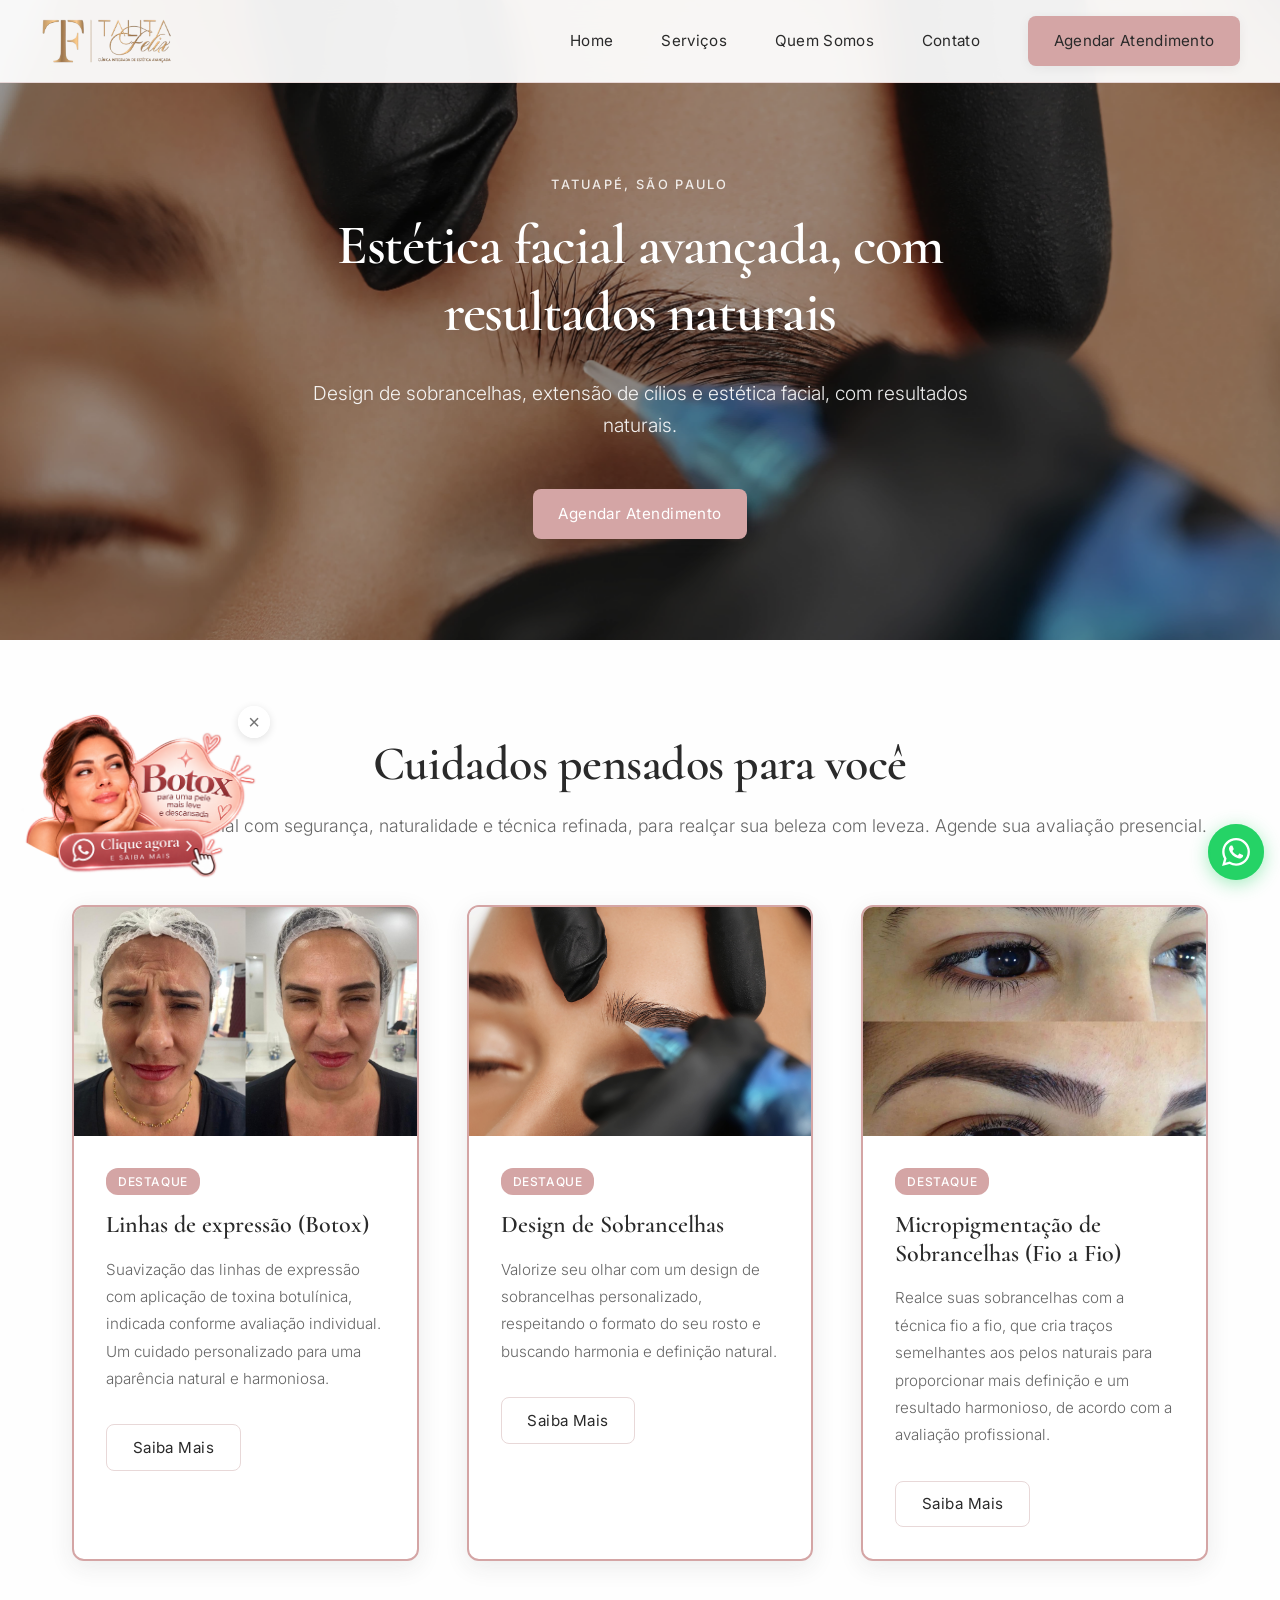
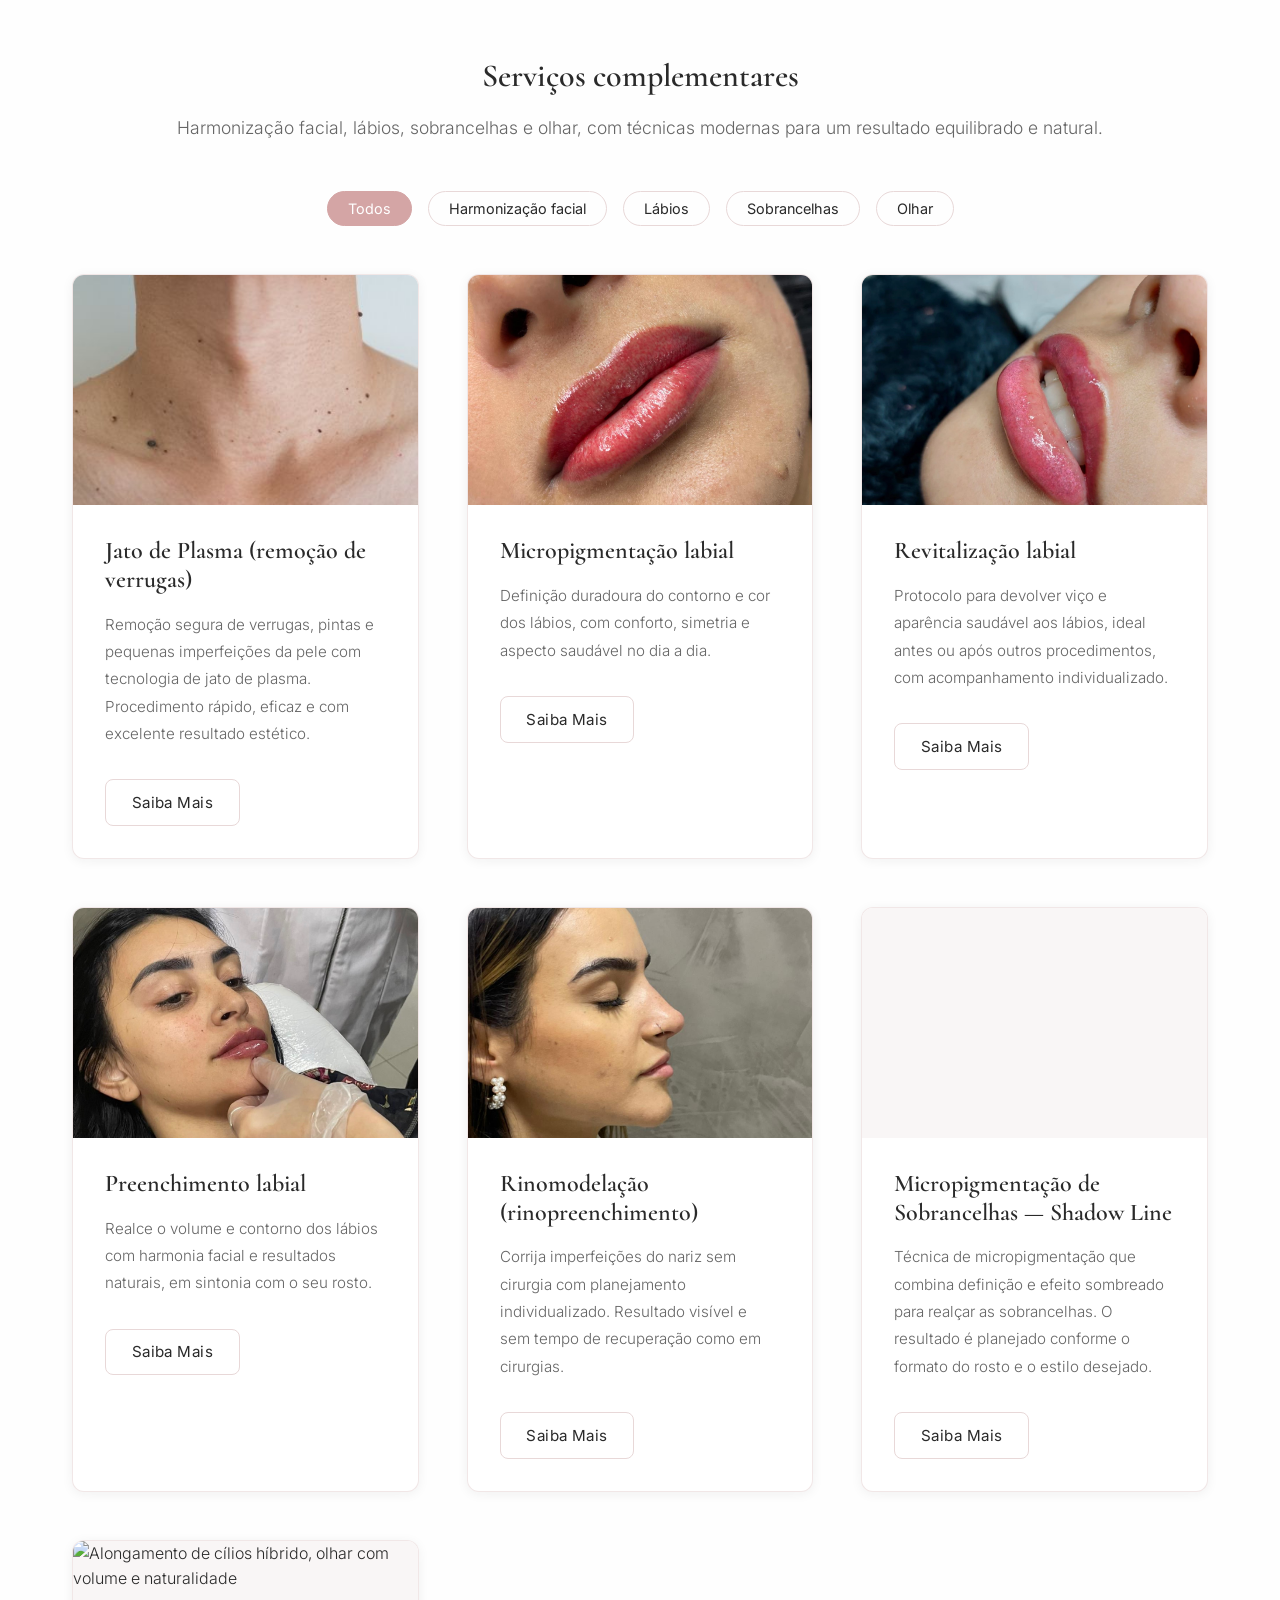
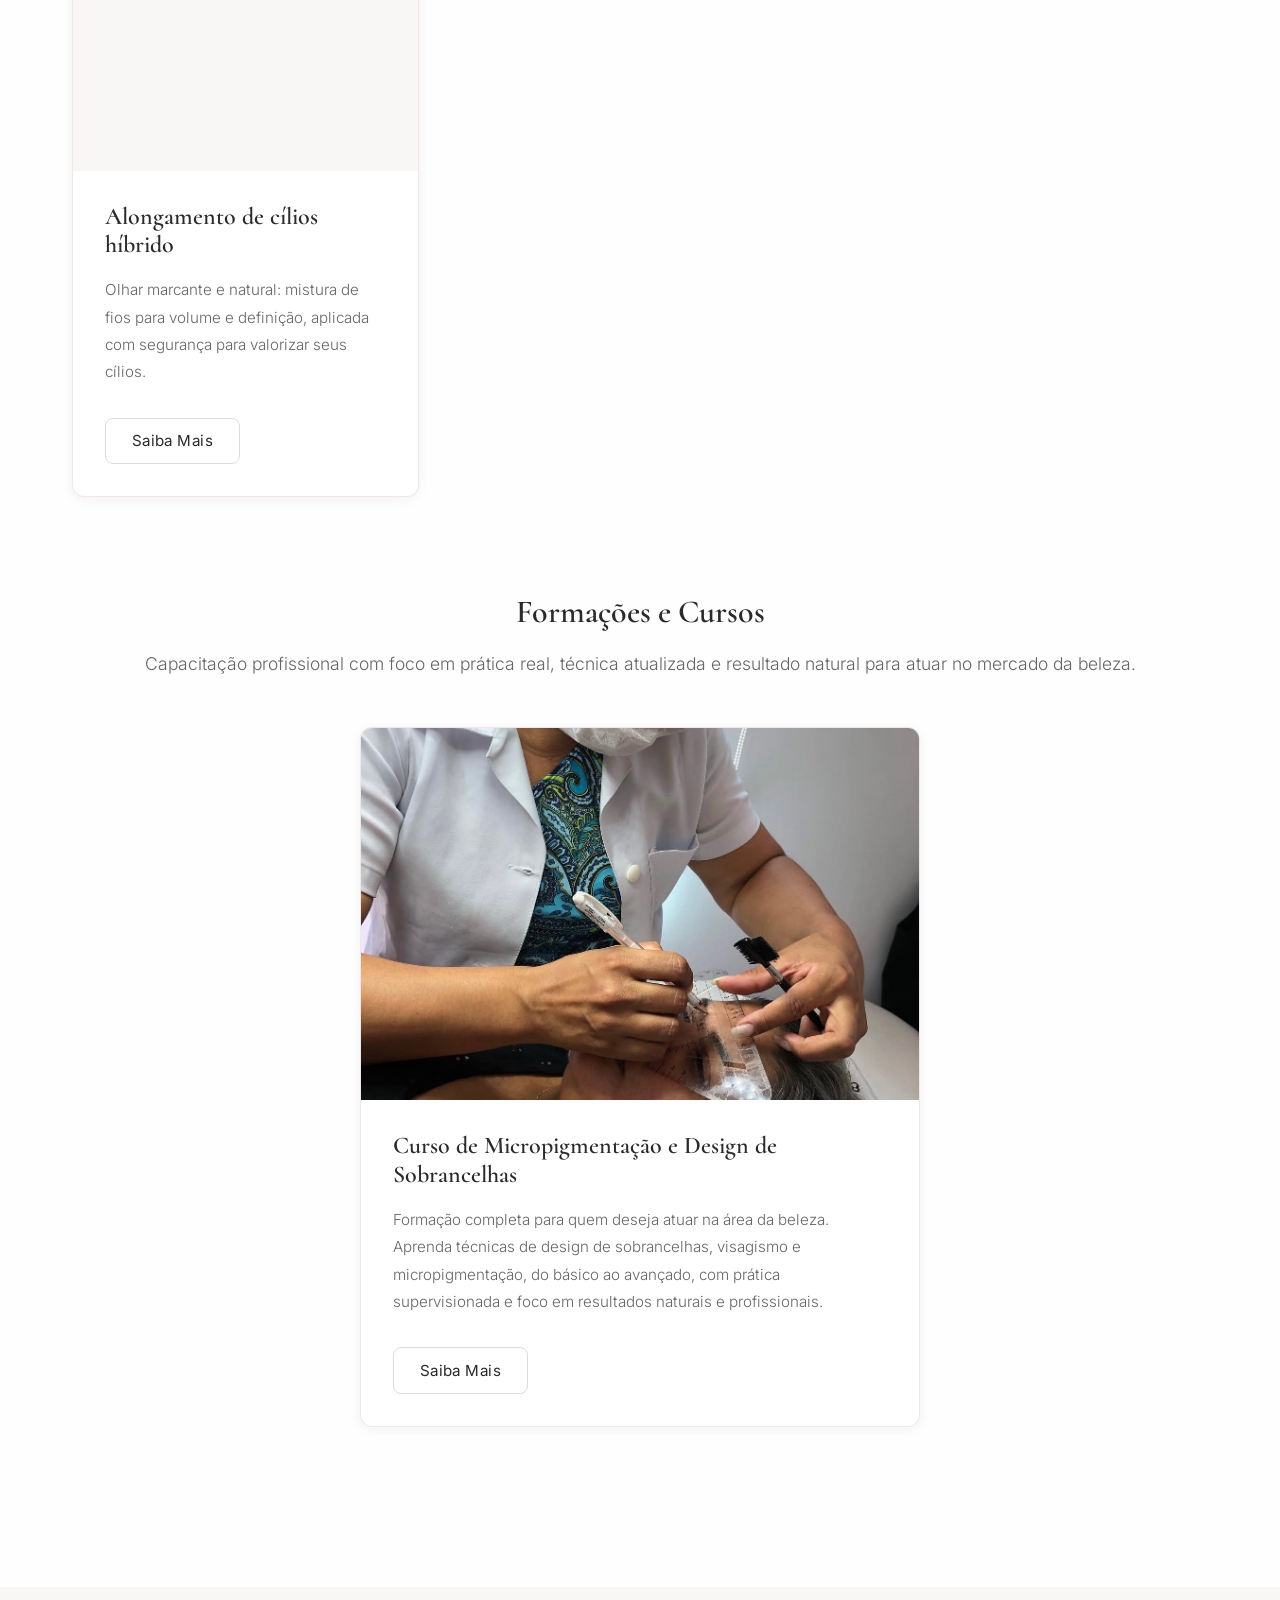
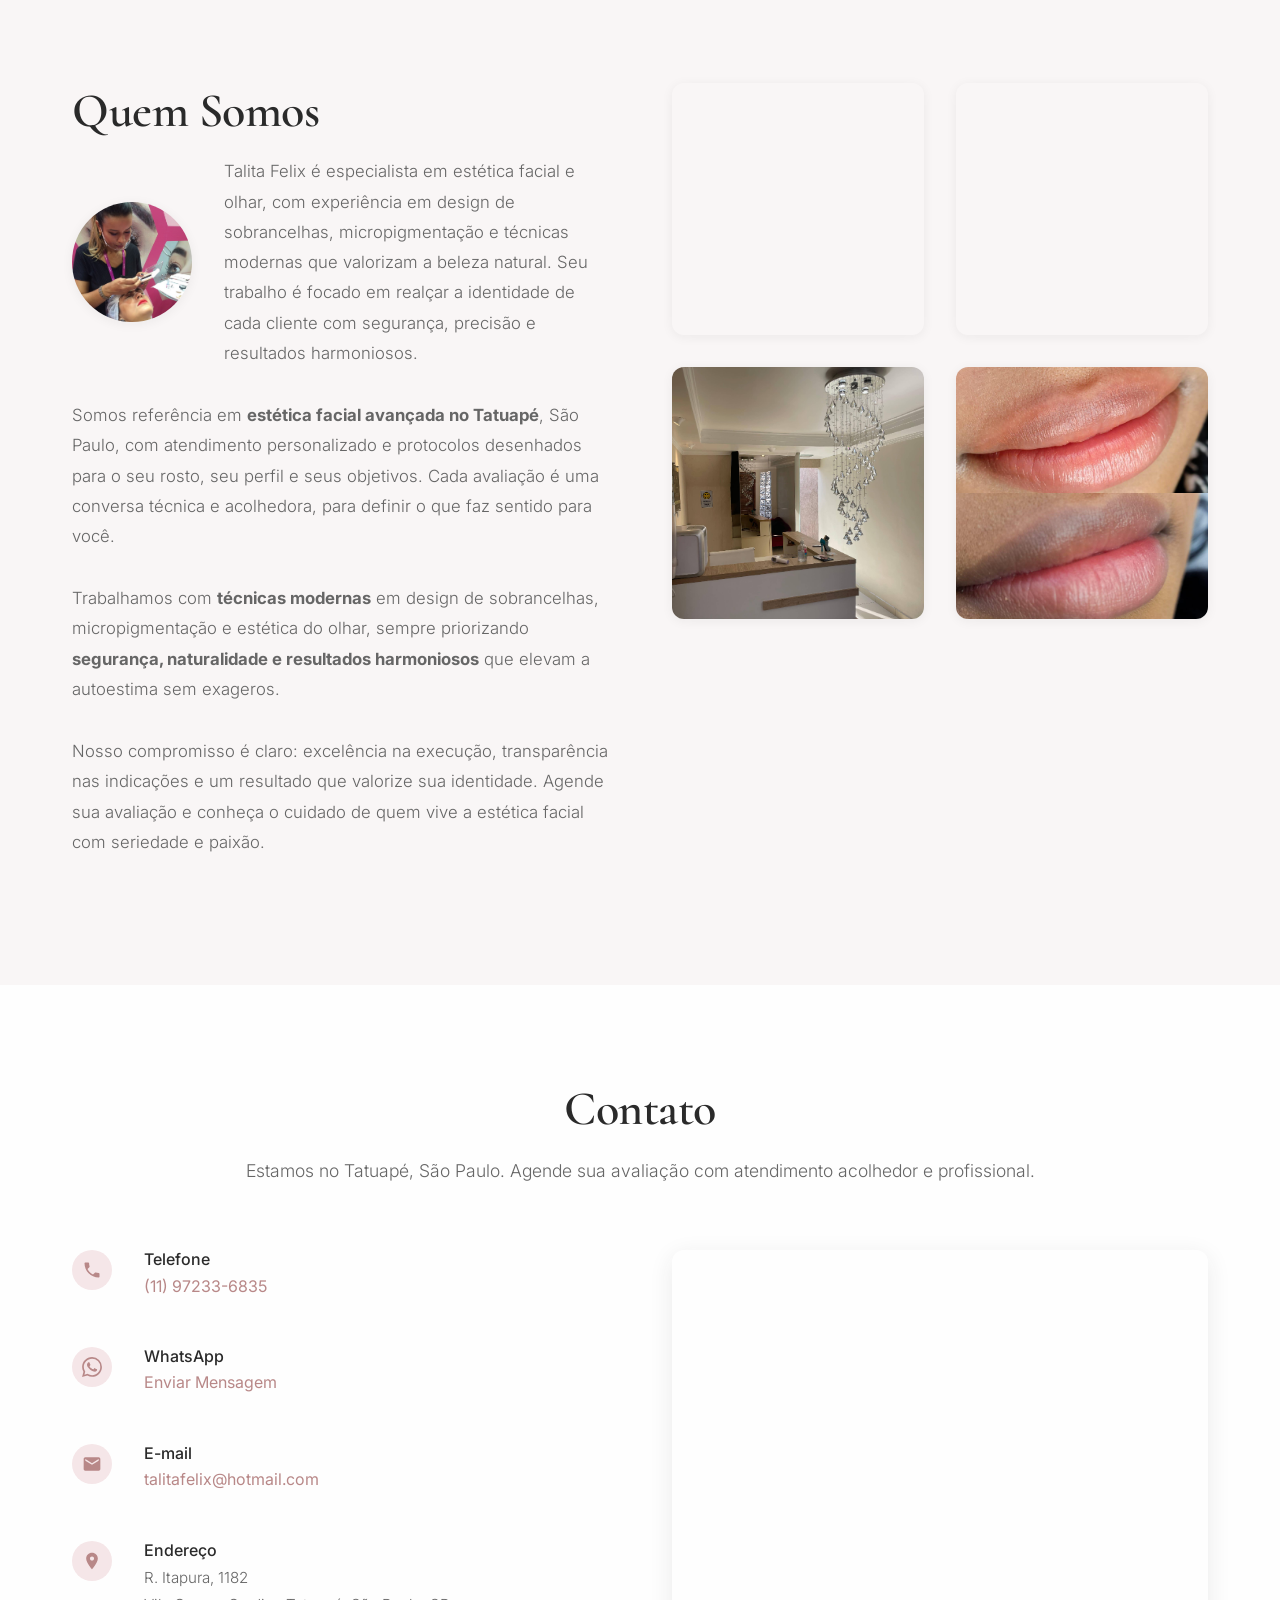
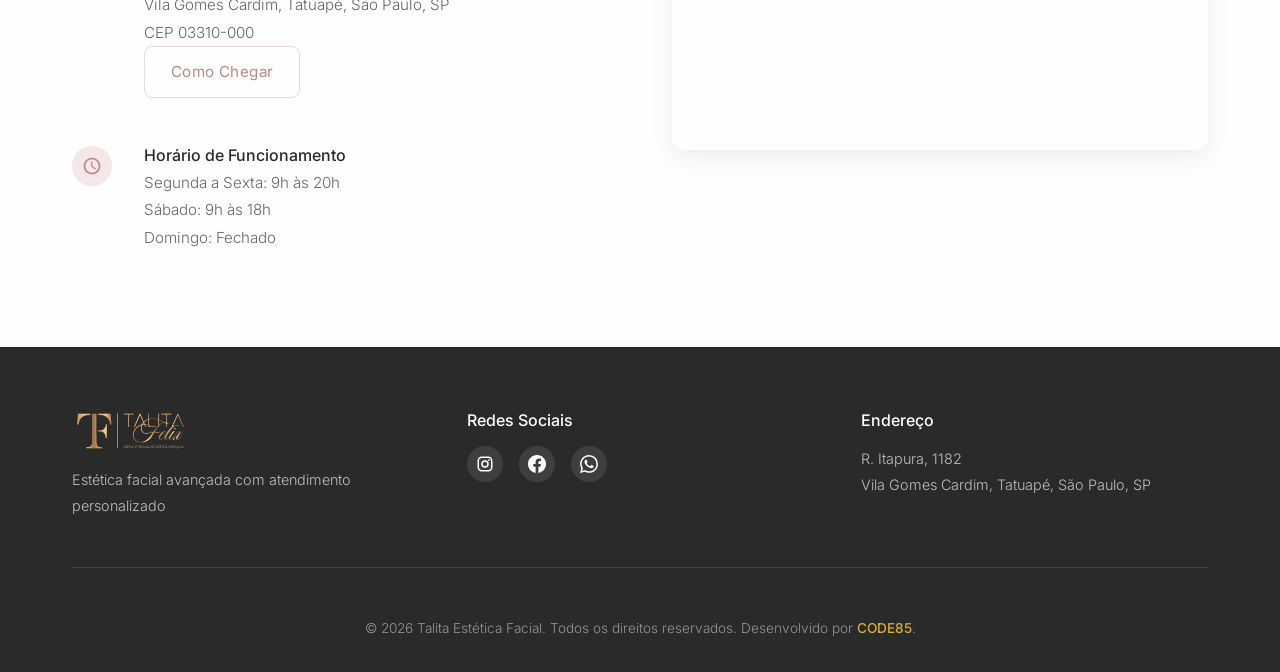
==== docs/index.html @ f03a1f94 "content: align featured services and eyebrow naming for Ads UX Reorder destacados to Botox, Design a" ====
<!DOCTYPE html>
<html lang="pt-BR">

<head>
    <meta charset="UTF-8">
    <meta name="viewport" content="width=device-width, initial-scale=1.0, viewport-fit=cover">
    <!-- Google tag (gtag.js) -->
    <script async src="https://www.googletagmanager.com/gtag/js?id=AW-17516149290"></script>
    <script>
      window.dataLayer = window.dataLayer || [];
      function gtag(){dataLayer.push(arguments);}
      gtag('js', new Date());

      gtag('config', 'AW-17516149290');
    </script>
    <title>Design de sobrancelhas e estética facial no Tatuapé | Talita Estética</title>
    <meta name="description"
        content="Especialista em design de sobrancelhas, extensão de cílios, micropigmentação e estética facial no Tatuapé.">
    <meta name="google-site-verification" content="FaGXAdxEdLbim9a0yV6hRxJlvpbfbmxsPrsIRqpN5EA" />

    <!-- Open Graph -->
    <meta property="og:title" content="Estética facial avançada no Tatuapé" />
    <meta property="og:description"
        content="Design de sobrancelhas, extensão de cílios e estética facial no Tatuapé, com resultados naturais." />
    <meta property="og:image" content="https://www.queenlook.com.br/img/designer_sobrancelha.jpg" />
    <meta property="og:image:width" content="1200" />
    <meta property="og:image:height" content="630" />
    <meta property="og:url" content="https://www.queenlook.com.br/" />
    <meta property="og:type" content="website" />
    <meta property="og:locale" content="pt_BR" />

    <meta name="twitter:card" content="summary_large_image" />
    <meta name="twitter:title" content="Estética facial avançada no Tatuapé" />
    <meta name="twitter:description" content="Resultados naturais com segurança e excelência." />
    <meta name="twitter:image" content="https://www.queenlook.com.br/img/designer_sobrancelha.jpg" />
    <link rel="preconnect" href="https://fonts.googleapis.com">
    <link rel="preconnect" href="https://fonts.gstatic.com" crossorigin>
    <link rel="preconnect" href="https://images.unsplash.com" crossorigin>
    <link rel="preconnect" href="https://images.pexels.com" crossorigin>
    <link
        href="https://fonts.googleapis.com/css2?family=Cormorant:wght@400;600&family=Inter:wght@300;400;500&display=swap"
        rel="stylesheet">
    <link rel="stylesheet" href="styles.css?v=18">
</head>

<body>
    <a href="#home" class="skip-link">Ir para o conteúdo</a>

    <header class="header">
        <div class="container header-inner">
            <a href="#home" class="logo logo-link">
                <img src="img/logo.png" width="200" height="50" alt="Talita Estética Facial, estética facial em São Paulo"
                    loading="eager" decoding="async" class="logo-img">
            </a>
            <button type="button" class="menu-toggle" id="menuToggle" aria-label="Abrir menu" aria-expanded="false"
                aria-controls="navMenu">
                <span class="menu-toggle-lines" aria-hidden="true"></span>
            </button>
            <nav class="nav" aria-label="Principal">
                <ul class="nav-menu" id="navMenu">
                    <li><a href="#home">Home</a></li>
                    <li><a href="#servicos">Serviços</a></li>
                    <li><a href="#quem-somos">Quem Somos</a></li>
                    <li><a href="#contato">Contato</a></li>
                    <li><a href="https://wa.me/5511972336835?text=Ol%C3%A1%2C%20gostaria%20de%20agendar%20um%20atendimento."
                            class="btn-cta" target="_blank" rel="noopener noreferrer">Agendar Atendimento</a></li>
                </ul>
            </nav>
        </div>
        <div class="nav-backdrop" id="navBackdrop" aria-hidden="true"></div>
    </header>

    <main id="main-content">
        <section id="home" class="hero" aria-labelledby="hero-heading">
            <div class="hero-slides" aria-hidden="true">
                <div class="hero-slide is-active">
                    <img src="img/designer_sobrancelha.jpg"
                        alt="Lash designer em atendimento de estética do olhar"
                        width="1920" height="1080" loading="eager" decoding="async" fetchpriority="high"
                        class="hero-slide-img">
                </div>
                <div class="hero-slide">
                    <img src="https://images.unsplash.com/photo-1735151226446-1d364b4adc2f?auto=format&amp;fit=crop&amp;w=2400&amp;q=85"
                        alt="Profissional aplicando procedimento estético facial em close, área dos olhos"
                        width="1920" height="1080" loading="lazy" decoding="async" class="hero-slide-img">
                </div>
                <div class="hero-slide">
                    <img src="img/alongamento-cilios.jpg"
                        alt="Close de olhar com design de cílios e tratamento de extensão"
                        width="1920" height="1080" loading="lazy" decoding="async" class="hero-slide-img">
                </div>
            </div>
            <div class="hero-content">
                <p class="hero-eyebrow">Tatuapé, São Paulo</p>
                <h1 id="hero-heading" class="hero-title">Estética facial avançada, com resultados naturais</h1>
                <p class="hero-subtitle">Design de sobrancelhas, extensão de cílios e estética facial, com resultados
                    naturais.</p>
                <a href="https://wa.me/5511972336835?text=Ol%C3%A1%2C%20gostaria%20de%20agendar%20um%20atendimento."
                    class="btn-primary hero-cta" target="_blank" rel="noopener noreferrer">Agendar Atendimento</a>
            </div>
        </section>

        <section id="servicos" class="services" aria-labelledby="servicos-heading">
            <div class="container">
                <h2 id="servicos-heading" class="section-title">Cuidados pensados para você</h2>
                <p class="section-subtitle">Harmonização facial com segurança, naturalidade e técnica refinada, para
                    realçar sua beleza com leveza. Agende sua avaliação presencial.</p>

                <div class="services-featured">
                    <article class="service-card featured" data-category="harmonizacao">
                        <div class="service-image">
                            <img src="img/linhas-expressao.jpg"
                                alt="Comparação visual de linhas de expressão na região da testa e dos olhos"
                                width="1024" height="682" loading="eager" decoding="async">
                        </div>
                        <div class="service-content">
                            <span class="service-badge">Destaque</span>
                            <h3>Linhas de expressão (Botox)</h3>
                            <p>Suavização das linhas de expressão com aplicação de toxina botulínica, indicada conforme
                                avaliação individual. Um cuidado personalizado para uma aparência natural e harmoniosa.</p>
                            <button type="button" class="btn-secondary" data-service="linhas-expressao">Saiba Mais</button>
                        </div>
                    </article>
                    <article class="service-card featured" data-category="sobrancelhas">
                        <div class="service-image">
                            <img src="img/designer_sobrancelha.jpg"
                                alt="Design de sobrancelhas personalizado com harmonia facial"
                                width="600" height="400" loading="lazy" decoding="async">
                        </div>
                        <div class="service-content">
                            <span class="service-badge">Destaque</span>
                            <h3>Design de Sobrancelhas</h3>
                            <p>Valorize seu olhar com um design de sobrancelhas personalizado, respeitando o formato do seu
                                rosto e buscando harmonia e definição natural.</p>
                            <button type="button" class="btn-secondary" data-service="design-sobrancelhas">Saiba
                                Mais</button>
                        </div>
                    </article>
                    <article class="service-card featured" data-category="sobrancelhas">
                        <div class="service-image">
                            <img src="img/micro.JPG"
                                alt="Micropigmentação de sobrancelhas fio a fio, traços naturais"
                                width="600" height="400" loading="lazy" decoding="async">
                        </div>
                        <div class="service-content">
                            <span class="service-badge">Destaque</span>
                            <h3>Micropigmentação de Sobrancelhas (Fio a Fio)</h3>
                            <p>Realce suas sobrancelhas com a técnica fio a fio, que cria traços semelhantes aos pelos
                                naturais para proporcionar mais definição e um resultado harmonioso, de acordo com a
                                avaliação profissional.</p>
                            <button type="button" class="btn-secondary" data-service="microblading">Saiba Mais</button>
                        </div>
                    </article>
                </div>

                <h3 class="subsection-title">Serviços complementares</h3>
                <p class="section-subtitle complementary-intro">Harmonização facial, lábios, sobrancelhas e olhar, com
                    técnicas modernas para um resultado equilibrado e natural.</p>

                <div class="services-filter" role="group" aria-label="Filtrar serviços">
                    <button type="button" class="filter-btn active" data-filter="todos">Todos</button>
                    <button type="button" class="filter-btn" data-filter="harmonizacao">Harmonização facial</button>
                    <button type="button" class="filter-btn" data-filter="labios">Lábios</button>
                    <button type="button" class="filter-btn" data-filter="sobrancelhas">Sobrancelhas</button>
                    <button type="button" class="filter-btn" data-filter="olhar">Olhar</button>
                </div>

                <div class="services-grid">
                    <article class="service-card" data-category="harmonizacao">
                        <div class="service-image">
                            <img src="img/verrugas.JPG"
                                alt="Jato de plasma para remoção de verrugas e pequenas lesões na pele"
                                width="600" height="400" loading="lazy" decoding="async">
                        </div>
                        <div class="service-content">
                            <h3>Jato de Plasma (remoção de verrugas)</h3>
                            <p>Remoção segura de verrugas, pintas e pequenas imperfeições da pele com tecnologia de jato
                                de plasma. Procedimento rápido, eficaz e com excelente resultado estético.</p>
                            <button type="button" class="btn-secondary" data-service="jato-plasma">Saiba Mais</button>
                        </div>
                    </article>
                    <article class="service-card" data-category="labios">
                        <div class="service-image">
                            <img src="img/micropigmentacao-labial.jpg"
                                alt="Micropigmentação labial com cor uniforme e acabamento natural"
                                width="600" height="400" loading="lazy" decoding="async">
                        </div>
                        <div class="service-content">
                            <h3>Micropigmentação labial</h3>
                            <p>Definição duradoura do contorno e cor dos lábios, com conforto, simetria e aspecto
                                saudável no dia a dia.</p>
                            <button type="button" class="btn-secondary" data-service="micropigmentacao-labial">Saiba
                                Mais</button>
                        </div>
                    </article>
                    <article class="service-card" data-category="harmonizacao">
                        <div class="service-image">
                            <img src="img/labios.jpg"
                                alt="Lábios naturais e saudáveis após revitalização labial"
                                width="600" height="400" loading="lazy" decoding="async">
                        </div>
                        <div class="service-content">
                            <h3>Revitalização labial</h3>
                            <p>Protocolo para devolver viço e aparência saudável aos lábios, ideal antes ou após outros
                                procedimentos, com acompanhamento individualizado.</p>
                            <button type="button" class="btn-secondary" data-service="revitalizacao-labial">Saiba
                                Mais</button>
                        </div>
                    </article>
                    <article class="service-card" data-category="harmonizacao">
                        <div class="service-image">
                            <img src="img/preenchimento-labial-copia.jpg"
                                alt="Preenchimento labial com contorno e volume naturais"
                                width="600" height="400" loading="lazy" decoding="async">
                        </div>
                        <div class="service-content">
                            <h3>Preenchimento labial</h3>
                            <p>Realce o volume e contorno dos lábios com harmonia facial e resultados naturais, em
                                sintonia com o seu rosto.</p>
                            <button type="button" class="btn-secondary" data-service="preenchimento-labial">Saiba
                                Mais</button>
                        </div>
                    </article>
                    <article class="service-card" data-category="harmonizacao">
                        <div class="service-image">
                            <img src="img/rinomodelacao.jpg"
                                alt="Rinomodelação e perfil nasal harmonizado, sem cirurgia"
                                width="600" height="400" loading="lazy" decoding="async">
                        </div>
                        <div class="service-content">
                            <h3>Rinomodelação (rinopreenchimento)</h3>
                            <p>Corrija imperfeições do nariz sem cirurgia com planejamento individualizado. Resultado
                                visível e sem tempo de recuperação como em cirurgias.</p>
                            <button type="button" class="btn-secondary" data-service="rinomodelacao">Saiba Mais</button>
                        </div>
                    </article>
                    <article class="service-card" data-category="sobrancelhas">
                        <div class="service-image">
                            <img src="img/shadow-line.jpg"
                                alt="Micropigmentação de sobrancelhas Shadow Line, efeito sombreado"
                                width="600" height="400" loading="lazy" decoding="async">
                        </div>
                        <div class="service-content">
                            <h3>Micropigmentação de Sobrancelhas — Shadow Line</h3>
                            <p>Técnica de micropigmentação que combina definição e efeito sombreado para realçar as
                                sobrancelhas. O resultado é planejado conforme o formato do rosto e o estilo desejado.</p>
                            <button type="button" class="btn-secondary" data-service="shadow-line">Saiba Mais</button>
                        </div>
                    </article>
                    <article class="service-card" data-category="olhar">
                        <div class="service-image">
                            <img src="https://images.pexels.com/photos/5128234/pexels-photo-5128234.jpeg?auto=compress&amp;cs=tinysrgb&amp;w=1200&amp;h=800&amp;fit=crop"
                                alt="Alongamento de cílios híbrido, olhar com volume e naturalidade"
                                width="600" height="400" loading="lazy" decoding="async">
                        </div>
                        <div class="service-content">
                            <h3>Alongamento de cílios híbrido</h3>
                            <p>Olhar marcante e natural: mistura de fios para volume e definição, aplicada com segurança
                                para valorizar seus cílios.</p>
                            <button type="button" class="btn-secondary" data-service="cilios-hibrido">Saiba Mais</button>
                        </div>
                    </article>
                </div>

                <h3 class="subsection-title">Formações e Cursos</h3>
                <p class="section-subtitle complementary-intro">Capacitação profissional com foco em prática real,
                    técnica atualizada e resultado natural para atuar no mercado da beleza.</p>
                <div class="services-grid courses-grid">
                    <article class="service-card" data-category="sobrancelhas">
                        <div class="service-image">
                            <img src="img/curso_designer.jpg"
                                alt="Curso de micropigmentação e design de sobrancelhas com prática supervisionada"
                                width="600" height="400" loading="lazy" decoding="async">
                        </div>
                        <div class="service-content">
                            <h3>Curso de Micropigmentação e Design de Sobrancelhas</h3>
                            <p>Formação completa para quem deseja atuar na área da beleza. Aprenda técnicas de design de
                                sobrancelhas, visagismo e micropigmentação, do básico ao avançado, com prática
                                supervisionada e foco em resultados naturais e profissionais.</p>
                            <button type="button" class="btn-secondary" data-service="curso-sobrancelhas">Saiba
                                Mais</button>
                        </div>
                    </article>
                </div>
            </div>
        </section>

        <section id="quem-somos" class="about" aria-labelledby="sobre-heading">
            <div class="container">
                <div class="about-content">
                    <div class="about-text">
                        <h2 id="sobre-heading" class="section-title section-title--left">Quem Somos</h2>
                        <div class="about-specialist">
                            <img src="img/talita-felix.jpg" alt="Talita Félix, especialista em estética facial e olhar"
                                class="about-specialist-photo" width="120" height="120" loading="lazy" decoding="async">
                            <p>Talita Felix é especialista em estética facial e olhar, com experiência em design de
                                sobrancelhas, micropigmentação e técnicas modernas que valorizam a beleza natural. Seu
                                trabalho é focado em realçar a identidade de cada cliente com segurança, precisão e
                                resultados harmoniosos.</p>
                        </div>
                        <p>Somos referência em <strong>estética facial avançada no Tatuapé</strong>, São Paulo, com
                            atendimento personalizado e protocolos desenhados para o seu rosto, seu perfil e seus
                            objetivos. Cada avaliação é uma conversa técnica e acolhedora, para definir o que faz sentido
                            para você.</p>
                        <p>Trabalhamos com <strong>técnicas modernas</strong> em design de sobrancelhas, micropigmentação
                            e estética do olhar, sempre priorizando <strong>segurança, naturalidade e resultados
                                harmoniosos</strong> que elevam a autoestima sem exageros.</p>
                        <p>Nosso compromisso é claro: excelência na execução, transparência nas indicações e um
                            resultado que valorize sua identidade. Agende sua avaliação e conheça o cuidado de quem vive
                            a estética facial com seriedade e paixão.</p>
                    </div>
                    <div class="about-gallery">
                        <figure class="gallery-item reveal">
                            <img src="img/labioss.JPG"
                                alt="Profissional realizando procedimento estético facial"
                                width="640" height="640" loading="lazy" decoding="async">
                        </figure>
                        <figure class="gallery-item reveal">
                            <img src="img/homem.JPG"
                                alt="Atendimento personalizado em estética facial"
                                width="640" height="640" loading="lazy" decoding="async">
                        </figure>
                        <figure class="gallery-item reveal">
                            <img src="img/espaco.png"
                                alt="Ambiente da clínica de estética facial"
                                width="640" height="640" loading="lazy" decoding="async">
                        </figure>
                        <figure class="gallery-item reveal">
                            <img src="img/boca.JPG"
                                alt="Materiais e protocolo para procedimentos de estética facial"
                                width="640" height="640" loading="lazy" decoding="async">
                        </figure>
                    </div>
                </div>
            </div>
        </section>

        <section id="contato" class="contact" aria-labelledby="contato-heading">
            <div class="container">
                <h2 id="contato-heading" class="section-title">Contato</h2>
                <p class="section-subtitle">Estamos no Tatuapé, São Paulo. Agende sua avaliação com atendimento
                    acolhedor e profissional.</p>

                <div class="contact-content">
                    <div class="contact-info">
                        <div class="contact-item">
                            <div class="contact-icon phone" aria-hidden="true"></div>
                            <div>
                                <h3>Telefone</h3>
                                <a href="tel:+5511972336835">(11) 97233-6835</a>
                            </div>
                        </div>
                        <div class="contact-item">
                            <div class="contact-icon whatsapp" aria-hidden="true"></div>
                            <div>
                                <h3>WhatsApp</h3>
                                <a href="https://wa.me/5511972336835?text=Ol%C3%A1%2C%20gostaria%20de%20agendar%20um%20atendimento."
                                    target="_blank" rel="noopener noreferrer">Enviar Mensagem</a>
                            </div>
                        </div>
                        <div class="contact-item">
                            <div class="contact-icon email" aria-hidden="true"></div>
                            <div>
                                <h3>E-mail</h3>
                                <a href="mailto:talitafelix@hotmail.com">talitafelix@hotmail.com</a>
                            </div>
                        </div>
                        <div class="contact-item">
                            <div class="contact-icon location" aria-hidden="true"></div>
                            <div>
                                <h3>Endereço</h3>
                                <p>
                                    R. Itapura, 1182<br>
                                    Vila Gomes Cardim, Tatuapé, São Paulo, SP<br>
                                    CEP 03310-000
                                </p>
                                <a href="https://www.google.com/maps/place/Queen+Look/@-23.5490264,-46.5681625,17z/data=!3m1!4b1!4m6!3m5!1s0x94ce5e91eca8aaa9:0xe3b141dac9ce8c3a!8m2!3d-23.5490264!4d-46.5655876!16s%2Fg%2F11fx8wmvxt?entry=ttu"
                                    target="_blank" rel="noopener noreferrer" class="btn-secondary">
                                    Como Chegar
                                </a>
                            </div>

                        </div>
                        <div class="contact-item">
                            <div class="contact-icon clock" aria-hidden="true"></div>
                            <div>
                                <h3>Horário de Funcionamento</h3>
                                <p>Segunda a Sexta: 9h às 20h<br>Sábado: 9h às 18h<br>Domingo: Fechado</p>
                            </div>
                        </div>
                    </div>
                    <div class="contact-map">
                        <iframe
                            src="https://www.google.com/maps/embed?pb=!1m18!1m12!1m3!1d3657.347690026697!2d-46.56423032555819!3d-23.55654636135648!2m3!1f0!2f0!3f0!3m2!1i1024!2i768!4f13.1!3m3!1m2!1s0x94ce5e91eca8aaa9%3A0xe3b141dac9ce8c3a!2sQueen%20Look!5e0!3m2!1spt-BR!2sbr!4v1729167400000!5m2!1spt-BR!2sbr"
                            width="100%" height="100%" style="border:0;" allowfullscreen="" loading="lazy"
                            referrerpolicy="no-referrer-when-downgrade"
                            title="Mapa: Talita Estética Facial, R. Itapura 1182, Tatuapé, São Paulo">
                        </iframe>
                    </div>

                </div>
            </div>
        </section>
    </main>

    <footer class="footer">
        <div class="container">
            <div class="footer-content">
                <div class="footer-brand">
                    <a href="#home" class="logo logo--footer logo-link">
                        <img src="img/logo.png" width="180" height="45"
                            alt="Talita Estética Facial" loading="lazy" decoding="async"
                            class="logo-img">
                    </a>
                    <p>Estética facial avançada com atendimento personalizado</p>
                </div>
                <div class="footer-social">
                    <h4>Redes Sociais</h4>
                    <div class="social-links">
                        <a href="https://instagram.com/queenlook" target="_blank" rel="noopener" aria-label="Instagram">
                            <span class="social-icon instagram" aria-hidden="true"></span>
                        </a>
                        <a href="https://facebook.com/queenlook" target="_blank" rel="noopener" aria-label="Facebook">
                            <span class="social-icon facebook" aria-hidden="true"></span>
                        </a>
                        <a href="https://wa.me/5511972336835?text=Ol%C3%A1%2C%20gostaria%20de%20agendar%20um%20atendimento."
                            target="_blank" rel="noopener noreferrer" aria-label="WhatsApp">
                            <span class="social-icon whatsapp" aria-hidden="true"></span>
                        </a>
                    </div>
                </div>
                <div class="footer-address">
                    <h4>Endereço</h4>
                    <p>R. Itapura, 1182<br>Vila Gomes Cardim, Tatuapé, São Paulo, SP</p>
                </div>
            </div>
            <div class="footer-bottom">
                <p>&copy; 2026 Talita Estética Facial. Todos os direitos reservados. Desenvolvido por <a
                        href="https://wa.me/5511965643020" class="footer-dev-link" target="_blank"
                        rel="noopener noreferrer">CODE85</a>.</p>
            </div>
        </div>
    </footer>

    <aside class="floating-promo" id="floatingPromo" hidden aria-hidden="true">
        <button type="button" class="floating-promo__dismiss" id="floatingPromoDismiss"
            aria-label="Fechar oferta promocional">&times;</button>
        <a href="https://wa.me/5511972336835?text=Ol%C3%A1%21%20Gostaria%20de%20agendar%20um%20atendimento%20para%20Bot.ox."
            class="floating-promo__action" id="floatingPromoLink" target="_blank" rel="noopener noreferrer"
            aria-label="Abrir conversa no WhatsApp sobre esta oferta">
            <img src="img/floating-promo.png?v=2" alt="" width="1024" height="682" loading="lazy" decoding="async"
                class="floating-promo__asset">
        </a>
    </aside>

    <div class="whatsapp-widget" id="whatsappWidget">
        <div class="whatsapp-widget-bubble" id="whatsappBubble" role="dialog" aria-labelledby="whatsappBubbleTitle"
            aria-describedby="whatsappBubbleDesc" aria-hidden="true" hidden>
            <button type="button" class="whatsapp-widget-bubble-close" id="whatsappBubbleClose"
                aria-label="Fechar mensagem">&times;</button>
            <p id="whatsappBubbleTitle" class="whatsapp-widget-bubble-title">Seu rosto merece esse cuidado.</p>
            <p id="whatsappBubbleDesc" class="whatsapp-widget-bubble-text">Suavize as linhas de expressão e realce sua
                beleza com um resultado natural. Fale com nossa equipe pelo WhatsApp e descubra o tratamento ideal para
                você.</p>
            <a href="https://wa.me/5511972336835?text=Ol%C3%A1%2C%20gostaria%20de%20agendar%20um%20atendimento."
                class="whatsapp-widget-bubble-link" target="_blank" rel="noopener noreferrer">Quero saber mais</a>
        </div>
        <a href="https://wa.me/5511972336835?text=Ol%C3%A1%2C%20gostaria%20de%20agendar%20um%20atendimento."
            class="whatsapp-float" target="_blank" rel="noopener noreferrer"
            aria-label="WhatsApp: agendar um atendimento">
            <span class="whatsapp-float-pulse" aria-hidden="true"></span>
            <svg class="whatsapp-float-icon" xmlns="http://www.w3.org/2000/svg" viewBox="0 0 24 24" fill="currentColor"
                aria-hidden="true">
                <path
                    d="M17.472 14.382c-.297-.149-1.758-.867-2.03-.967-.273-.099-.471-.148-.67.15-.197.297-.767.966-.94 1.164-.173.199-.347.223-.644.075-.297-.15-1.255-.463-2.39-1.475-.883-.788-1.48-1.761-1.653-2.059-.173-.297-.018-.458.13-.606.134-.133.298-.347.446-.52.149-.174.198-.298.298-.497.099-.198.05-.371-.025-.52-.075-.149-.669-1.612-.916-2.207-.242-.579-.487-.5-.669-.51-.173-.008-.371-.01-.57-.01-.198 0-.52.074-.792.372-.272.297-1.04 1.016-1.04 2.479 0 1.462 1.065 2.875 1.213 3.074.149.198 2.096 3.2 5.077 4.487.709.306 1.262.489 1.694.625.712.227 1.36.195 1.871.118.571-.085 1.758-.719 2.006-1.413.248-.694.248-1.289.173-1.413-.074-.124-.272-.198-.57-.347m-5.421 7.403h-.004a9.87 9.87 0 01-5.031-1.378l-.361-.214-3.741.982.998-3.648-.235-.374a9.86 9.86 0 01-1.51-5.26c.001-5.45 4.436-9.884 9.888-9.884 2.64 0 5.122 1.03 6.988 2.898a9.825 9.825 0 012.893 6.994c-.003 5.45-4.437 9.884-9.885 9.884m8.413-18.297A11.815 11.815 0 0012.05 0C5.495 0 .16 5.335.157 11.892c0 2.096.547 4.142 1.588 5.945L.057 24l6.305-1.654a11.882 11.882 0 005.683 1.448h.005c6.554 0 11.89-5.335 11.893-11.893a11.821 11.821 0 00-3.48-8.413z" />
            </svg>
        </a>
    </div>

    <div class="modal" id="serviceModal" role="dialog" aria-modal="true" aria-labelledby="modalTitle">
        <div class="modal-overlay" tabindex="-1"></div>
        <div class="modal-content">
            <button type="button" class="modal-close" aria-label="Fechar">&times;</button>
            <div class="modal-body">
                <h2 id="modalTitle"></h2>
                <p id="modalDescription"></p>
                <a href="https://wa.me/5511972336835?text=Ol%C3%A1%2C%20gostaria%20de%20agendar%20um%20atendimento."
                    class="btn-primary modal-cta" target="_blank" rel="noopener noreferrer">Agendar Atendimento</a>
            </div>
        </div>
    </div>
    <script defer src="script.js?v=21"></script>
</body>

</html>
---- docs/styles.css ----
:root {
  --color-primary: #d4a5a5;
  --color-primary-dark: #b88888;
  --color-secondary: #8b7b7b;
  --color-accent: #f5e6e8;
  --color-text: #2a2a2a;
  --color-text-light: #666666;
  --color-bg: #fefefe;
  --color-bg-light: #f9f6f6;
  --color-border: #e8d8d8;

  --font-serif: 'Cormorant', serif;
  --font-sans: 'Inter', sans-serif;

  --spacing-xs: 0.5rem;
  --spacing-sm: 1rem;
  --spacing-md: 2rem;
  --spacing-lg: 3rem;
  --spacing-xl: 4rem;
  --spacing-xxl: 6rem;

  --transition: 280ms cubic-bezier(0.4, 0, 0.2, 1);
  --border-radius: 8px;
  --radius-card: 12px;
  --shadow-sm: 0 2px 12px rgba(42, 42, 42, 0.06);
  --shadow-md: 0 6px 24px rgba(42, 42, 42, 0.09);
  --shadow-lg: 0 12px 40px rgba(42, 42, 42, 0.12);
  --header-h: 72px;
}

* {
  margin: 0;
  padding: 0;
  box-sizing: border-box;
}

html {
  scroll-behavior: smooth;
  font-size: 16px;
}

body {
  font-family: var(--font-sans);
  font-weight: 300;
  color: var(--color-text);
  background-color: var(--color-bg);
  line-height: 1.6;
  -webkit-font-smoothing: antialiased;
  -moz-osx-font-smoothing: grayscale;
}

body.nav-open {
  overflow: hidden;
}

.skip-link {
  position: absolute;
  left: -9999px;
  top: var(--spacing-sm);
  z-index: 5000;
  padding: 0.5rem 1rem;
  background: var(--color-primary-dark);
  color: white;
  font-weight: 500;
  border-radius: var(--border-radius);
}

.skip-link:focus {
  left: var(--spacing-sm);
}

.container {
  max-width: 1200px;
  margin: 0 auto;
  padding: 0 var(--spacing-md);
}

h1, h2, h3, h4 {
  font-family: var(--font-serif);
  font-weight: 600;
  line-height: 1.2;
  color: var(--color-text);
}

h1 {
  font-size: clamp(2.25rem, 4.5vw, 3.5rem);
  letter-spacing: -0.02em;
}

h2 {
  font-size: clamp(2rem, 4vw, 3rem);
  letter-spacing: -0.01em;
}

h3 {
  font-size: clamp(1.5rem, 3vw, 2rem);
}

p {
  line-height: 1.8;
  color: var(--color-text-light);
}

a {
  color: inherit;
  text-decoration: none;
  transition: color var(--transition), transform var(--transition), box-shadow var(--transition), border-color var(--transition);
}

img {
  max-width: 100%;
  height: auto;
  display: block;
}

figure {
  margin: 0;
}

.header {
  position: fixed;
  top: 0;
  width: 100%;
  background: rgba(254, 254, 254, 0.94);
  backdrop-filter: blur(12px);
  -webkit-backdrop-filter: blur(12px);
  z-index: 1000;
  border-bottom: 1px solid var(--color-border);
  transition: transform var(--transition), box-shadow var(--transition);
}

.header-inner {
  display: flex;
  align-items: center;
  justify-content: space-between;
  gap: var(--spacing-md);
  min-height: var(--header-h);
  padding: var(--spacing-sm) 0;
}

.logo-link {
  display: flex;
  align-items: center;
  line-height: 0;
  flex-shrink: 0;
}

.logo-img {
  min-width: 120px;
  width: auto;
  height: 48px;
  max-height: 52px;
  max-width: min(220px, 42vw);
  object-fit: contain;
}

.logo--footer .logo-img {
  height: 40px;
  max-height: 44px;
  max-width: 200px;
}

.nav {
  display: flex;
  align-items: center;
  justify-content: flex-end;
  flex: 1;
}

.nav-menu {
  display: flex;
  list-style: none;
  gap: var(--spacing-lg);
  align-items: center;
}

.nav-menu a {
  font-size: 0.95rem;
  font-weight: 400;
  letter-spacing: 0.02em;
  color: var(--color-text);
  position: relative;
}

.nav-menu a:hover {
  color: var(--color-primary-dark);
}

.nav-menu a:not(.btn-cta)::after {
  content: '';
  position: absolute;
  bottom: -4px;
  left: 0;
  width: 0;
  height: 1px;
  background: var(--color-primary);
  transition: width var(--transition);
}

.nav-menu a:not(.btn-cta):hover::after {
  width: 100%;
}

.nav-backdrop {
  position: fixed;
  inset: 0;
  top: var(--header-h);
  background: rgba(30, 24, 24, 0.45);
  z-index: 998;
  opacity: 0;
  visibility: hidden;
  transition: opacity var(--transition), visibility var(--transition);
}

.nav-backdrop.is-open {
  opacity: 1;
  visibility: visible;
}

.menu-toggle {
  display: none;
  z-index: 1001;
  align-items: center;
  justify-content: center;
  width: 44px;
  height: 44px;
  padding: 0;
  background: none;
  border: none;
  cursor: pointer;
  border-radius: var(--border-radius);
  transition: background var(--transition);
}

.menu-toggle:hover {
  background: var(--color-accent);
}

.menu-toggle:focus-visible {
  outline: 2px solid var(--color-primary-dark);
  outline-offset: 2px;
}

.menu-toggle-lines,
.menu-toggle-lines::before,
.menu-toggle-lines::after {
  display: block;
  width: 22px;
  height: 2px;
  background: var(--color-text);
  border-radius: 1px;
  transition: transform var(--transition), opacity var(--transition);
}

.menu-toggle-lines {
  position: relative;
}

.menu-toggle-lines::before,
.menu-toggle-lines::after {
  content: '';
  position: absolute;
  left: 0;
}

.menu-toggle-lines::before {
  top: -7px;
}

.menu-toggle-lines::after {
  top: 7px;
}

.menu-toggle[aria-expanded="true"] .menu-toggle-lines {
  background: transparent;
}

.menu-toggle[aria-expanded="true"] .menu-toggle-lines::before {
  top: 0;
  transform: rotate(45deg);
}

.menu-toggle[aria-expanded="true"] .menu-toggle-lines::after {
  top: 0;
  transform: rotate(-45deg);
}

.btn-cta, .btn-primary, .btn-secondary {
  display: inline-block;
  padding: 0.8rem 1.6rem;
  border-radius: var(--border-radius);
  font-weight: 400;
  letter-spacing: 0.03em;
  transition: transform var(--transition), box-shadow var(--transition), background var(--transition), border-color var(--transition), color var(--transition);
  cursor: pointer;
  border: none;
  font-family: var(--font-sans);
  font-size: 0.95rem;
}

.btn-cta, .btn-primary {
  background: var(--color-primary);
  color: white;
  box-shadow: var(--shadow-sm);
}

.btn-cta:hover, .btn-primary:hover {
  background: var(--color-primary-dark);
  transform: translateY(-2px);
  box-shadow: var(--shadow-md);
}

.btn-cta:active, .btn-primary:active {
  transform: translateY(0);
}

.btn-secondary {
  background: transparent;
  color: var(--color-text);
  border: 1px solid var(--color-border);
}

.btn-secondary:hover:not(:disabled) {
  border-color: var(--color-primary);
  color: var(--color-primary-dark);
  transform: translateY(-1px);
}

.btn-secondary:disabled {
  opacity: 0.5;
  cursor: not-allowed;
}

.hero {
  position: relative;
  min-height: clamp(420px, 72vh, 640px);
  max-height: 680px;
  display: flex;
  align-items: center;
  justify-content: center;
  padding: calc(var(--header-h) + var(--spacing-xl)) var(--spacing-md) var(--spacing-xl);
  text-align: center;
  overflow: hidden;
}

.hero::after {
  content: '';
  position: absolute;
  inset: 0;
  z-index: 2;
  background: rgba(0, 0, 0, 0.35);
  pointer-events: none;
}

.hero .hero-slide-img {
  width: 100%;
  height: 100%;
  min-height: 100%;
  object-fit: cover;
  object-position: center;
  display: block;
}

/* Foco por slide: evita crop no meio que esconde o procedimento (altura da seção inalterada) */
.hero-slide:nth-child(1) .hero-slide-img {
  object-position: center 30%;
}

.hero-slide:nth-child(2) .hero-slide-img {
  object-position: center 25%;
}

.hero-slide:nth-child(3) .hero-slide-img {
  object-position: center 20%;
}

.hero-slides {
  position: absolute;
  inset: 0;
  z-index: 0;
}

.hero-slide {
  position: absolute;
  inset: 0;
  opacity: 0;
  visibility: hidden;
  transition: opacity 0.8s ease-in-out, visibility 0.8s ease-in-out;
}

.hero-slide.is-active {
  opacity: 1;
  visibility: visible;
  z-index: 1;
}

.hero-content {
  position: relative;
  z-index: 4;
  max-width: 720px;
  animation: fadeInUp 0.9s ease;
}

.hero-eyebrow {
  font-size: 0.8rem;
  letter-spacing: 0.18em;
  text-transform: uppercase;
  color: rgba(255, 255, 255, 0.85);
  margin-bottom: var(--spacing-sm);
  font-weight: 500;
}

.hero-title {
  margin-bottom: var(--spacing-md);
  color: #fff;
  text-shadow: 0 2px 24px rgba(0, 0, 0, 0.2);
}

.hero-subtitle {
  font-size: clamp(1rem, 2vw, 1.2rem);
  margin-bottom: var(--spacing-lg);
  color: rgba(255, 255, 255, 0.92);
  font-weight: 300;
  line-height: 1.65;
  text-shadow: 0 1px 12px rgba(0, 0, 0, 0.15);
}

.hero-cta {
  box-shadow: var(--shadow-md);
}

.services {
  padding: var(--spacing-xxl) 0;
  background: var(--color-bg);
}

.section-title {
  text-align: center;
  margin-bottom: var(--spacing-sm);
  color: var(--color-text);
}

.section-title--left {
  text-align: left;
}

.section-subtitle {
  text-align: center;
  margin-bottom: var(--spacing-xl);
  font-size: 1.1rem;
  color: var(--color-text-light);
}

.services-featured {
  display: grid;
  grid-template-columns: repeat(auto-fit, minmax(300px, 1fr));
  gap: var(--spacing-lg);
  margin-bottom: var(--spacing-xl);
}

.services-filter {
  display: flex;
  justify-content: center;
  gap: var(--spacing-sm);
  margin-bottom: var(--spacing-lg);
  flex-wrap: wrap;
}

.filter-btn {
  padding: 0.5rem 1.25rem;
  background: transparent;
  border: 1px solid var(--color-border);
  border-radius: 24px;
  color: var(--color-text);
  cursor: pointer;
  transition: var(--transition);
  font-size: 0.9rem;
  font-family: var(--font-sans);
}

.filter-btn:hover, .filter-btn.active {
  background: var(--color-primary);
  color: white;
  border-color: var(--color-primary);
}

.services-grid {
  display: grid;
  grid-template-columns: repeat(3, 1fr);
  gap: var(--spacing-lg);
  margin-bottom: var(--spacing-xl);
}

.service-card {
  background: white;
  border-radius: var(--radius-card);
  overflow: hidden;
  box-shadow: var(--shadow-sm);
  transition: transform var(--transition), box-shadow var(--transition);
  opacity: 1;
  transform: translateY(0);
  border: 1px solid rgba(232, 216, 216, 0.6);
}

.service-card.hidden {
  display: none;
}

.service-card:hover {
  transform: translateY(-6px);
  box-shadow: var(--shadow-lg);
}

.service-card.featured {
  border: 2px solid var(--color-primary);
  box-shadow: var(--shadow-md);
}

.service-image {
  position: relative;
  width: 100%;
  aspect-ratio: 3 / 2;
  overflow: hidden;
  background: var(--color-bg-light);
}

.service-image::after {
  content: '';
  position: absolute;
  inset: 0;
  background: linear-gradient(180deg, transparent 55%, rgba(42, 42, 42, 0.14) 100%);
  opacity: 0;
  transition: opacity 0.3s ease;
  pointer-events: none;
  z-index: 1;
}

.service-card:hover .service-image::after {
  opacity: 1;
}

.service-image img {
  width: 100%;
  height: 100%;
  object-fit: cover;
  transition: transform 0.3s ease;
}

.service-card:hover .service-image img {
  transform: scale(1.06);
}

.service-content {
  padding: var(--spacing-md);
  position: relative;
}

.service-badge {
  display: inline-block;
  padding: 0.25rem 0.75rem;
  background: var(--color-primary);
  color: white;
  font-size: 0.75rem;
  border-radius: 12px;
  margin-bottom: var(--spacing-sm);
  letter-spacing: 0.05em;
  text-transform: uppercase;
  font-weight: 500;
  font-family: var(--font-sans);
}

.service-content h3 {
  margin-bottom: var(--spacing-sm);
  font-size: 1.5rem;
}

.service-content p {
  margin-bottom: var(--spacing-md);
  font-size: 0.95rem;
}

.subsection-title {
  text-align: center;
  font-family: var(--font-serif);
  font-size: 2rem;
  margin-top: var(--spacing-xxl);
  margin-bottom: var(--spacing-sm);
  color: var(--color-text);
}

.complementary-intro {
  margin-bottom: var(--spacing-lg);
}

.courses-grid {
  grid-template-columns: minmax(300px, 560px);
  justify-content: center;
}

.about {
  padding: var(--spacing-xxl) 0;
  background: var(--color-bg-light);
}

.about-content {
  display: grid;
  grid-template-columns: 1fr 1fr;
  gap: var(--spacing-xl);
  align-items: start;
}

.about-text p {
  margin-bottom: var(--spacing-md);
  font-size: 1.05rem;
  line-height: 1.8;
}

.about-specialist {
  display: flex;
  align-items: center;
  gap: var(--spacing-md);
  margin-bottom: var(--spacing-md);
}

.about-specialist-photo {
  width: 120px;
  height: 120px;
  object-fit: cover;
  border-radius: 50%;
  box-shadow: var(--shadow-sm);
  flex-shrink: 0;
}

.about-specialist p {
  margin-bottom: 0;
}

.about-gallery {
  display: grid;
  grid-template-columns: repeat(2, 1fr);
  gap: var(--spacing-md);
}

.gallery-item {
  position: relative;
  aspect-ratio: 1;
  border-radius: var(--radius-card);
  overflow: hidden;
  box-shadow: var(--shadow-sm);
  transition: transform var(--transition), box-shadow var(--transition);
}

.gallery-item::after {
  content: '';
  position: absolute;
  inset: 0;
  background: linear-gradient(180deg, transparent 50%, rgba(42, 42, 42, 0.1) 100%);
  opacity: 0;
  transition: opacity 0.3s ease;
  pointer-events: none;
  z-index: 1;
}

.gallery-item:hover::after {
  opacity: 1;
}

.gallery-item img {
  width: 100%;
  height: 100%;
  object-fit: cover;
  object-position: center;
  transition: transform 0.3s ease;
}

.gallery-item img[src$="boca.JPG"] {
  object-position: center 42%;
}

.gallery-item img[src$="homem.JPG"] {
  object-position: center 28%;
}

.gallery-item:hover img {
  transform: scale(1.05);
}

.gallery-item:hover {
  transform: translateY(-4px);
  box-shadow: var(--shadow-md);
}

.reveal {
  opacity: 0;
  transform: translateY(16px);
  transition: opacity 0.65s ease, transform 0.65s ease;
}

.reveal.is-visible {
  opacity: 1;
  transform: translateY(0);
}

.contact {
  padding: var(--spacing-xxl) 0;
  background: var(--color-bg);
}

.contact-content {
  display: grid;
  grid-template-columns: 1fr 1fr;
  gap: var(--spacing-xl);
  margin-top: var(--spacing-lg);
}

.contact-info {
  display: flex;
  flex-direction: column;
  gap: var(--spacing-lg);
}

.contact-item {
  display: flex;
  gap: var(--spacing-md);
  align-items: flex-start;
}

.contact-icon {
  width: 40px;
  height: 40px;
  border-radius: 50%;
  background: var(--color-accent);
  flex-shrink: 0;
  position: relative;
}

.contact-icon::after {
  content: '';
  position: absolute;
  top: 50%;
  left: 50%;
  transform: translate(-50%, -50%);
  width: 20px;
  height: 20px;
}

.contact-icon.phone::after {
  background: url("data:image/svg+xml,%3Csvg xmlns='http://www.w3.org/2000/svg' fill='%23b88888' viewBox='0 0 24 24'%3E%3Cpath d='M6.62 10.79c1.44 2.83 3.76 5.14 6.59 6.59l2.2-2.2c.27-.27.67-.36 1.02-.24 1.12.37 2.33.57 3.57.57.55 0 1 .45 1 1V20c0 .55-.45 1-1 1-9.39 0-17-7.61-17-17 0-.55.45-1 1-1h3.5c.55 0 1 .45 1 1 0 1.25.2 2.45.57 3.57.11.35.03.74-.25 1.02l-2.2 2.2z'/%3E%3C/svg%3E") center/contain no-repeat;
}

.contact-icon.whatsapp::after {
  background: url("data:image/svg+xml,%3Csvg xmlns='http://www.w3.org/2000/svg' fill='%23b88888' viewBox='0 0 24 24'%3E%3Cpath d='M17.472 14.382c-.297-.149-1.758-.867-2.03-.967-.273-.099-.471-.148-.67.15-.197.297-.767.966-.94 1.164-.173.199-.347.223-.644.075-.297-.15-1.255-.463-2.39-1.475-.883-.788-1.48-1.761-1.653-2.059-.173-.297-.018-.458.13-.606.134-.133.298-.347.446-.52.149-.174.198-.298.298-.497.099-.198.05-.371-.025-.52-.075-.149-.669-1.612-.916-2.207-.242-.579-.487-.5-.669-.51-.173-.008-.371-.01-.57-.01-.198 0-.52.074-.792.372-.272.297-1.04 1.016-1.04 2.479 0 1.462 1.065 2.875 1.213 3.074.149.198 2.096 3.2 5.077 4.487.709.306 1.262.489 1.694.625.712.227 1.36.195 1.871.118.571-.085 1.758-.719 2.006-1.413.248-.694.248-1.289.173-1.413-.074-.124-.272-.198-.57-.347m-5.421 7.403h-.004a9.87 9.87 0 01-5.031-1.378l-.361-.214-3.741.982.998-3.648-.235-.374a9.86 9.86 0 01-1.51-5.26c.001-5.45 4.436-9.884 9.888-9.884 2.64 0 5.122 1.03 6.988 2.898a9.825 9.825 0 012.893 6.994c-.003 5.45-4.437 9.884-9.885 9.884m8.413-18.297A11.815 11.815 0 0012.05 0C5.495 0 .16 5.335.157 11.892c0 2.096.547 4.142 1.588 5.945L.057 24l6.305-1.654a11.882 11.882 0 005.683 1.448h.005c6.554 0 11.89-5.335 11.893-11.893a11.821 11.821 0 00-3.48-8.413z'/%3E%3C/svg%3E") center/contain no-repeat;
}

.contact-icon.email::after {
  background: url("data:image/svg+xml,%3Csvg xmlns='http://www.w3.org/2000/svg' fill='%23b88888' viewBox='0 0 24 24'%3E%3Cpath d='M20 4H4c-1.1 0-1.99.9-1.99 2L2 18c0 1.1.9 2 2 2h16c1.1 0 2-.9 2-2V6c0-1.1-.9-2-2-2zm0 4l-8 5-8-5V6l8 5 8-5v2z'/%3E%3C/svg%3E") center/contain no-repeat;
}

.contact-icon.location::after {
  background: url("data:image/svg+xml,%3Csvg xmlns='http://www.w3.org/2000/svg' fill='%23b88888' viewBox='0 0 24 24'%3E%3Cpath d='M12 2C8.13 2 5 5.13 5 9c0 5.25 7 13 7 13s7-7.75 7-13c0-3.87-3.13-7-7-7zm0 9.5c-1.38 0-2.5-1.12-2.5-2.5s1.12-2.5 2.5-2.5 2.5 1.12 2.5 2.5-1.12 2.5-2.5 2.5z'/%3E%3C/svg%3E") center/contain no-repeat;
}

.contact-icon.clock::after {
  background: url("data:image/svg+xml,%3Csvg xmlns='http://www.w3.org/2000/svg' fill='%23b88888' viewBox='0 0 24 24'%3E%3Cpath d='M11.99 2C6.47 2 2 6.48 2 12s4.47 10 9.99 10C17.52 22 22 17.52 22 12S17.52 2 11.99 2zM12 20c-4.42 0-8-3.58-8-8s3.58-8 8-8 8 3.58 8 8-3.58 8-8 8z'/%3E%3Cpath d='M12.5 7H11v6l5.25 3.15.75-1.23-4.5-2.67z'/%3E%3C/svg%3E") center/contain no-repeat;
}

.contact-item h3 {
  font-size: 1rem;
  margin-bottom: 0.25rem;
  font-family: var(--font-sans);
  font-weight: 500;
}

.contact-item a {
  color: var(--color-primary-dark);
  font-weight: 400;
}

.contact-item a:hover {
  text-decoration: underline;
}

.contact-item p {
  font-size: 0.95rem;
  margin-top: 0.25rem;
}

.contact-map {
  border-radius: var(--radius-card);
  overflow: hidden;
  height: 500px;
  box-shadow: var(--shadow-md);
}

.floating-promo {
  position: fixed;
  left: max(0.75rem, env(safe-area-inset-left));
  bottom: max(1.25rem, env(safe-area-inset-bottom));
  z-index: 1450;
  width: min(200px, 44vw);
  max-width: 210px;
  opacity: 0;
  transform: translateX(-14px);
  transition: opacity 0.45s ease, transform 0.45s ease;
  pointer-events: none;
}

.floating-promo.is-visible {
  opacity: 1;
  transform: translateX(0);
  pointer-events: auto;
}

.floating-promo__asset {
  width: 100%;
  height: auto;
  display: block;
}

.floating-promo__action {
  display: block;
  line-height: 0;
  border-radius: 12px;
  transition: transform 0.2s ease;
}

.floating-promo__action:hover {
  transform: scale(1.02);
}

.floating-promo__action:focus-visible {
  outline: 2px solid var(--color-primary);
  outline-offset: 3px;
}

.floating-promo__dismiss {
  position: absolute;
  top: -0.5rem;
  right: -0.5rem;
  z-index: 2;
  width: 2rem;
  height: 2rem;
  border: none;
  border-radius: 50%;
  background: rgba(255, 255, 255, 0.95);
  color: rgba(0, 0, 0, 0.55);
  box-shadow: 0 2px 8px rgba(0, 0, 0, 0.12);
  font-size: 1.25rem;
  line-height: 1;
  cursor: pointer;
  padding: 0;
}

.floating-promo__dismiss:hover {
  color: var(--color-text);
}

.floating-promo__dismiss:focus-visible {
  outline: 2px solid var(--color-primary);
  outline-offset: 2px;
}

@media (min-width: 769px) {
  .floating-promo {
    width: min(250px, 20vw);
    max-width: 270px;
  }
}

.whatsapp-widget {
  position: fixed;
  right: max(1rem, env(safe-area-inset-right));
  bottom: max(1.25rem, env(safe-area-inset-bottom));
  z-index: 1500;
  display: flex;
  flex-direction: column;
  align-items: flex-end;
  gap: 0.65rem;
  max-width: min(19.5rem, calc(100vw - 2rem));
}

.whatsapp-widget-bubble {
  position: relative;
  padding: 0.85rem 2.25rem 0.85rem 1rem;
  border-radius: 14px;
  background: #fff;
  color: var(--color-text);
  box-shadow: 0 8px 32px rgba(0, 0, 0, 0.14);
  border: 1px solid rgba(0, 0, 0, 0.06);
  opacity: 0;
  transform: translateY(12px) scale(0.96);
  pointer-events: none;
  transition: opacity 0.35s ease, transform 0.35s ease;
}

.whatsapp-widget-bubble::after {
  content: "";
  position: absolute;
  right: 1.15rem;
  bottom: -8px;
  width: 14px;
  height: 14px;
  background: #fff;
  border-right: 1px solid rgba(0, 0, 0, 0.06);
  border-bottom: 1px solid rgba(0, 0, 0, 0.06);
  transform: rotate(45deg);
}

.whatsapp-widget-bubble.is-visible {
  opacity: 1;
  transform: translateY(0) scale(1);
  pointer-events: auto;
}

.whatsapp-widget-bubble-title {
  margin: 0 0 0.5rem;
  padding-right: 0.5rem;
  font-family: var(--font-serif);
  font-size: 1.05rem;
  line-height: 1.35;
  font-weight: 600;
  color: var(--color-text);
}

.whatsapp-widget-bubble-text {
  margin: 0 0 0.85rem;
  font-size: 0.82rem;
  line-height: 1.5;
  font-weight: 400;
  color: var(--color-text-light);
}

.whatsapp-widget-bubble-link {
  display: block;
  width: 100%;
  padding: 0.65rem 1rem;
  border-radius: var(--border-radius);
  font-size: 0.85rem;
  font-weight: 500;
  letter-spacing: 0.02em;
  font-family: var(--font-sans);
  text-align: center;
  text-decoration: none;
  color: #fff;
  background: var(--color-primary);
  box-shadow: var(--shadow-sm);
  transition: background var(--transition), transform var(--transition), box-shadow var(--transition);
}

.whatsapp-widget-bubble-link:hover {
  background: var(--color-primary-dark);
  transform: translateY(-1px);
  box-shadow: var(--shadow-md);
}

.whatsapp-widget-bubble-close {
  position: absolute;
  top: 0.35rem;
  right: 0.45rem;
  width: 1.75rem;
  height: 1.75rem;
  border: none;
  background: transparent;
  color: rgba(0, 0, 0, 0.45);
  font-size: 1.35rem;
  line-height: 1;
  cursor: pointer;
  padding: 0;
}

.whatsapp-widget-bubble-close:hover {
  color: var(--color-text);
}

.whatsapp-float {
  position: relative;
  flex-shrink: 0;
  width: 56px;
  height: 56px;
  border-radius: 50%;
  background: #25d366;
  color: #fff;
  display: flex;
  align-items: center;
  justify-content: center;
  box-shadow: 0 4px 18px rgba(37, 211, 102, 0.42);
  animation: whatsappBlink 2.8s ease-in-out infinite;
}

.whatsapp-float-pulse {
  position: absolute;
  inset: 0;
  border-radius: 50%;
  border: 2px solid rgba(37, 211, 102, 0.45);
  animation: whatsappRing 2.8s ease-out infinite;
  pointer-events: none;
}

.whatsapp-float:hover {
  animation-play-state: paused;
}

.whatsapp-float:hover .whatsapp-float-pulse {
  animation-play-state: paused;
  opacity: 0;
}

.whatsapp-float-icon {
  position: relative;
  z-index: 1;
  width: 28px;
  height: 28px;
}

.footer {
  background: var(--color-text);
  color: var(--color-bg-light);
  padding: var(--spacing-xl) 0 var(--spacing-md);
}

.footer-content {
  display: grid;
  grid-template-columns: repeat(auto-fit, minmax(200px, 1fr));
  gap: var(--spacing-lg);
  margin-bottom: var(--spacing-lg);
  padding-bottom: var(--spacing-lg);
  border-bottom: 1px solid rgba(255, 255, 255, 0.1);
}

.footer h4 {
  color: var(--color-bg);
  font-size: 1rem;
  margin-bottom: var(--spacing-sm);
  font-family: var(--font-sans);
  font-weight: 500;
}

.footer p {
  color: rgba(255, 255, 255, 0.7);
  font-size: 0.9rem;
}

.footer-brand .logo-link {
  margin-bottom: var(--spacing-sm);
}

.social-links {
  display: flex;
  gap: var(--spacing-sm);
  margin-top: var(--spacing-sm);
}

.social-icon {
  display: block;
  width: 36px;
  height: 36px;
  border-radius: 50%;
  background: rgba(255, 255, 255, 0.1);
  position: relative;
  transition: var(--transition);
}

.social-icon:hover {
  background: var(--color-primary);
  transform: translateY(-4px);
}

.social-icon::after {
  content: '';
  position: absolute;
  top: 50%;
  left: 50%;
  transform: translate(-50%, -50%);
  width: 18px;
  height: 18px;
}

.social-icon.instagram::after {
  background: url("data:image/svg+xml,%3Csvg xmlns='http://www.w3.org/2000/svg' fill='white' viewBox='0 0 24 24'%3E%3Cpath d='M7.8 2h8.4C19.4 2 22 4.6 22 7.8v8.4a5.8 5.8 0 0 1-5.8 5.8H7.8C4.6 22 2 19.4 2 16.2V7.8A5.8 5.8 0 0 1 7.8 2m-.2 2A3.6 3.6 0 0 0 4 7.6v8.8C4 18.39 5.61 20 7.6 20h8.8a3.6 3.6 0 0 0 3.6-3.6V7.6C20 5.61 18.39 4 16.4 4H7.6m9.65 1.5a1.25 1.25 0 0 1 1.25 1.25A1.25 1.25 0 0 1 17.25 8 1.25 1.25 0 0 1 16 6.75a1.25 1.25 0 0 1 1.25-1.25M12 7a5 5 0 0 1 5 5 5 5 0 0 1-5 5 5 5 0 0 1-5-5 5 5 0 0 1 5-5m0 2a3 3 0 0 0-3 3 3 3 0 0 0 3 3 3 3 0 0 0 3-3 3 3 0 0 0-3-3z'/%3E%3C/svg%3E") center/contain no-repeat;
}

.social-icon.facebook::after {
  background: url("data:image/svg+xml,%3Csvg xmlns='http://www.w3.org/2000/svg' fill='white' viewBox='0 0 24 24'%3E%3Cpath d='M24 12.073c0-6.627-5.373-12-12-12s-12 5.373-12 12c0 5.99 4.388 10.954 10.125 11.854v-8.385H7.078v-3.47h3.047V9.43c0-3.007 1.792-4.669 4.533-4.669 1.312 0 2.686.235 2.686.235v2.953H15.83c-1.491 0-1.956.925-1.956 1.874v2.25h3.328l-.532 3.47h-2.796v8.385C19.612 23.027 24 18.062 24 12.073z'/%3E%3C/svg%3E") center/contain no-repeat;
}

.social-icon.whatsapp::after {
  background: url("data:image/svg+xml,%3Csvg xmlns='http://www.w3.org/2000/svg' fill='white' viewBox='0 0 24 24'%3E%3Cpath d='M17.472 14.382c-.297-.149-1.758-.867-2.03-.967-.273-.099-.471-.148-.67.15-.197.297-.767.966-.94 1.164-.173.199-.347.223-.644.075-.297-.15-1.255-.463-2.39-1.475-.883-.788-1.48-1.761-1.653-2.059-.173-.297-.018-.458.13-.606.134-.133.298-.347.446-.52.149-.174.198-.298.298-.497.099-.198.05-.371-.025-.52-.075-.149-.669-1.612-.916-2.207-.242-.579-.487-.5-.669-.51-.173-.008-.371-.01-.57-.01-.198 0-.52.074-.792.372-.272.297-1.04 1.016-1.04 2.479 0 1.462 1.065 2.875 1.213 3.074.149.198 2.096 3.2 5.077 4.487.709.306 1.262.489 1.694.625.712.227 1.36.195 1.871.118.571-.085 1.758-.719 2.006-1.413.248-.694.248-1.289.173-1.413-.074-.124-.272-.198-.57-.347m-5.421 7.403h-.004a9.87 9.87 0 01-5.031-1.378l-.361-.214-3.741.982.998-3.648-.235-.374a9.86 9.86 0 01-1.51-5.26c.001-5.45 4.436-9.884 9.888-9.884 2.64 0 5.122 1.03 6.988 2.898a9.825 9.825 0 012.893 6.994c-.003 5.45-4.437 9.884-9.885 9.884m8.413-18.297A11.815 11.815 0 0012.05 0C5.495 0 .16 5.335.157 11.892c0 2.096.547 4.142 1.588 5.945L.057 24l6.305-1.654a11.882 11.882 0 005.683 1.448h.005c6.554 0 11.89-5.335 11.893-11.893a11.821 11.821 0 00-3.48-8.413z'/%3E%3C/svg%3E") center/contain no-repeat;
}

.footer-bottom {
  text-align: center;
}

.footer-bottom p {
  font-size: 0.85rem;
  color: rgba(255, 255, 255, 0.5);
}

.footer-bottom .footer-dev-link {
  color: #d4af37;
  font-weight: 500;
  text-decoration: none;
  cursor: pointer;
  transition: color 0.2s ease, filter 0.2s ease, text-shadow 0.2s ease;
}

.footer-bottom .footer-dev-link:hover {
  color: #f0d878;
  filter: brightness(1.06);
  text-shadow: 0 0 12px rgba(240, 216, 120, 0.35);
}

.footer-bottom .footer-dev-link:focus-visible {
  outline: 2px solid rgba(212, 175, 55, 0.55);
  outline-offset: 3px;
  border-radius: 2px;
}

.modal {
  display: none;
  position: fixed;
  top: 0;
  left: 0;
  width: 100%;
  height: 100%;
  z-index: 2200;
  align-items: center;
  justify-content: center;
}

.modal.active {
  display: flex;
}

.modal-overlay {
  position: absolute;
  top: 0;
  left: 0;
  width: 100%;
  height: 100%;
  background: rgba(0, 0, 0, 0.5);
  backdrop-filter: blur(4px);
}

.modal-content {
  position: relative;
  background: white;
  border-radius: var(--radius-card);
  max-width: 600px;
  width: 90%;
  max-height: 80vh;
  overflow-y: auto;
  box-shadow: var(--shadow-lg);
  animation: modalSlideUp 0.35s ease;
}

.modal-close {
  position: absolute;
  top: var(--spacing-md);
  right: var(--spacing-md);
  background: none;
  border: none;
  font-size: 2rem;
  color: var(--color-text-light);
  cursor: pointer;
  width: 40px;
  height: 40px;
  display: flex;
  align-items: center;
  justify-content: center;
  transition: var(--transition);
  line-height: 1;
  border-radius: var(--border-radius);
}

.modal-close:hover {
  color: var(--color-text);
  background: var(--color-bg-light);
}

.modal-body {
  padding: var(--spacing-xl);
}

.modal-body h2 {
  margin-bottom: var(--spacing-md);
}

.modal-body p {
  margin-bottom: var(--spacing-lg);
  line-height: 1.8;
}

.modal-cta {
  display: inline-block;
}

@keyframes fadeInUp {
  from {
    opacity: 0;
    transform: translateY(24px);
  }
  to {
    opacity: 1;
    transform: translateY(0);
  }
}

@keyframes modalSlideUp {
  from {
    opacity: 0;
    transform: translateY(40px);
  }
  to {
    opacity: 1;
    transform: translateY(0);
  }
}

@keyframes whatsappBlink {
  0%, 100% {
    transform: scale(1);
    box-shadow: 0 4px 18px rgba(37, 211, 102, 0.42);
    filter: brightness(1);
  }
  50% {
    transform: scale(1.05);
    box-shadow: 0 0 0 3px rgba(37, 211, 102, 0.12), 0 6px 22px rgba(37, 211, 102, 0.55);
    filter: brightness(1.06);
  }
}

@keyframes whatsappRing {
  0% {
    transform: scale(1);
    opacity: 0.5;
  }
  100% {
    transform: scale(1.35);
    opacity: 0;
  }
}

@media (prefers-reduced-motion: reduce) {
  html {
    scroll-behavior: auto;
  }
  .reveal {
    opacity: 1;
    transform: none;
    transition: none;
  }
  .whatsapp-float {
    animation: none;
  }

  .whatsapp-float-pulse {
    animation: none;
    opacity: 0;
  }

  .whatsapp-widget-bubble {
    transition: none;
  }

  .floating-promo {
    transition: none;
    transform: none;
  }

  .floating-promo.is-visible {
    transform: none;
  }

  .floating-promo__action:hover {
    transform: none;
  }
  .service-card:hover .service-image img {
    transform: none;
  }

  .gallery-item:hover img {
    transform: none;
  }

  .gallery-item:hover::after,
  .service-card:hover .service-image::after {
    opacity: 0;
  }
}

@media (max-width: 1024px) {
  .services-grid {
    grid-template-columns: repeat(2, 1fr);
  }
}

@media (max-width: 768px) {
  .header {
    padding-left: max(16px, env(safe-area-inset-left, 0px));
    padding-right: max(16px, env(safe-area-inset-right, 0px));
  }

  .header .container {
    padding-left: 0;
    padding-right: 0;
  }

  .menu-toggle {
    display: flex;
  }

  .nav {
    position: fixed;
    top: var(--header-h);
    left: 0;
    width: 100%;
    max-height: calc(100vh - var(--header-h));
    overflow-y: auto;
    background: var(--color-bg);
    box-shadow: var(--shadow-md);
    transform: translateX(100%);
    transition: transform var(--transition);
    flex: none;
    justify-content: stretch;
  }

  .nav.is-open {
    transform: translateX(0);
  }

  .nav-menu {
    flex-direction: column;
    align-items: stretch;
    width: 100%;
    padding: var(--spacing-md);
    gap: var(--spacing-sm);
  }

  .nav-menu li {
    border-bottom: 1px solid var(--color-border);
    padding-bottom: var(--spacing-sm);
  }

  .nav-menu li:last-child {
    border-bottom: none;
    padding-bottom: 0;
    padding-top: var(--spacing-sm);
  }

  .nav-menu .btn-cta {
    text-align: center;
    width: 100%;
  }

  .hero {
    min-height: 480px;
    padding-top: calc(var(--header-h) + var(--spacing-lg));
  }

  .services-featured {
    grid-template-columns: 1fr;
  }

  .services-grid {
    grid-template-columns: 1fr;
  }

  .about-content {
    grid-template-columns: 1fr;
  }

  .about-specialist {
    flex-direction: column;
    align-items: flex-start;
  }

  .contact-content {
    grid-template-columns: 1fr;
  }

  .contact-map {
    height: 300px;
  }

  .footer-content {
    grid-template-columns: 1fr;
  }

  .nav-backdrop {
    top: var(--header-h);
  }
}

@media (max-width: 768px) and (min-width: 390px) {
  .header {
    padding-left: max(20px, env(safe-area-inset-left, 0px));
    padding-right: max(20px, env(safe-area-inset-right, 0px));
  }
}
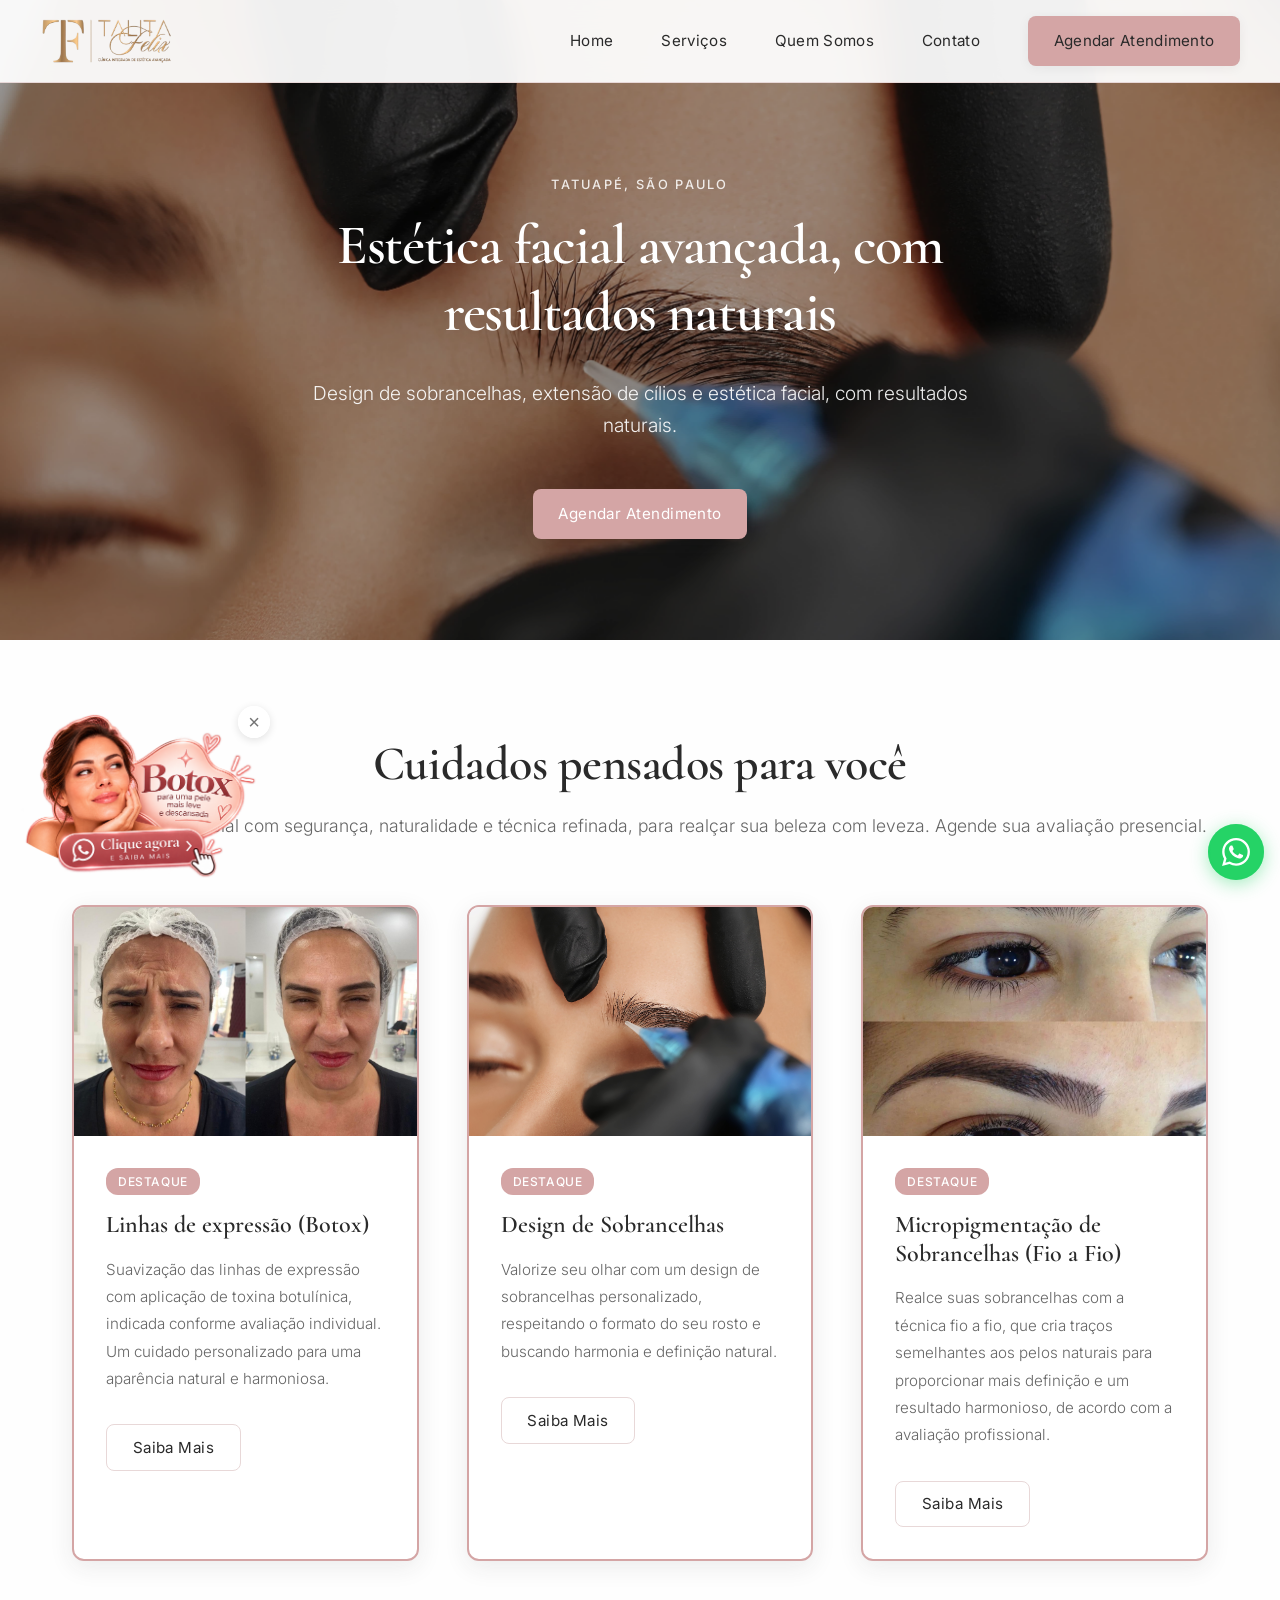
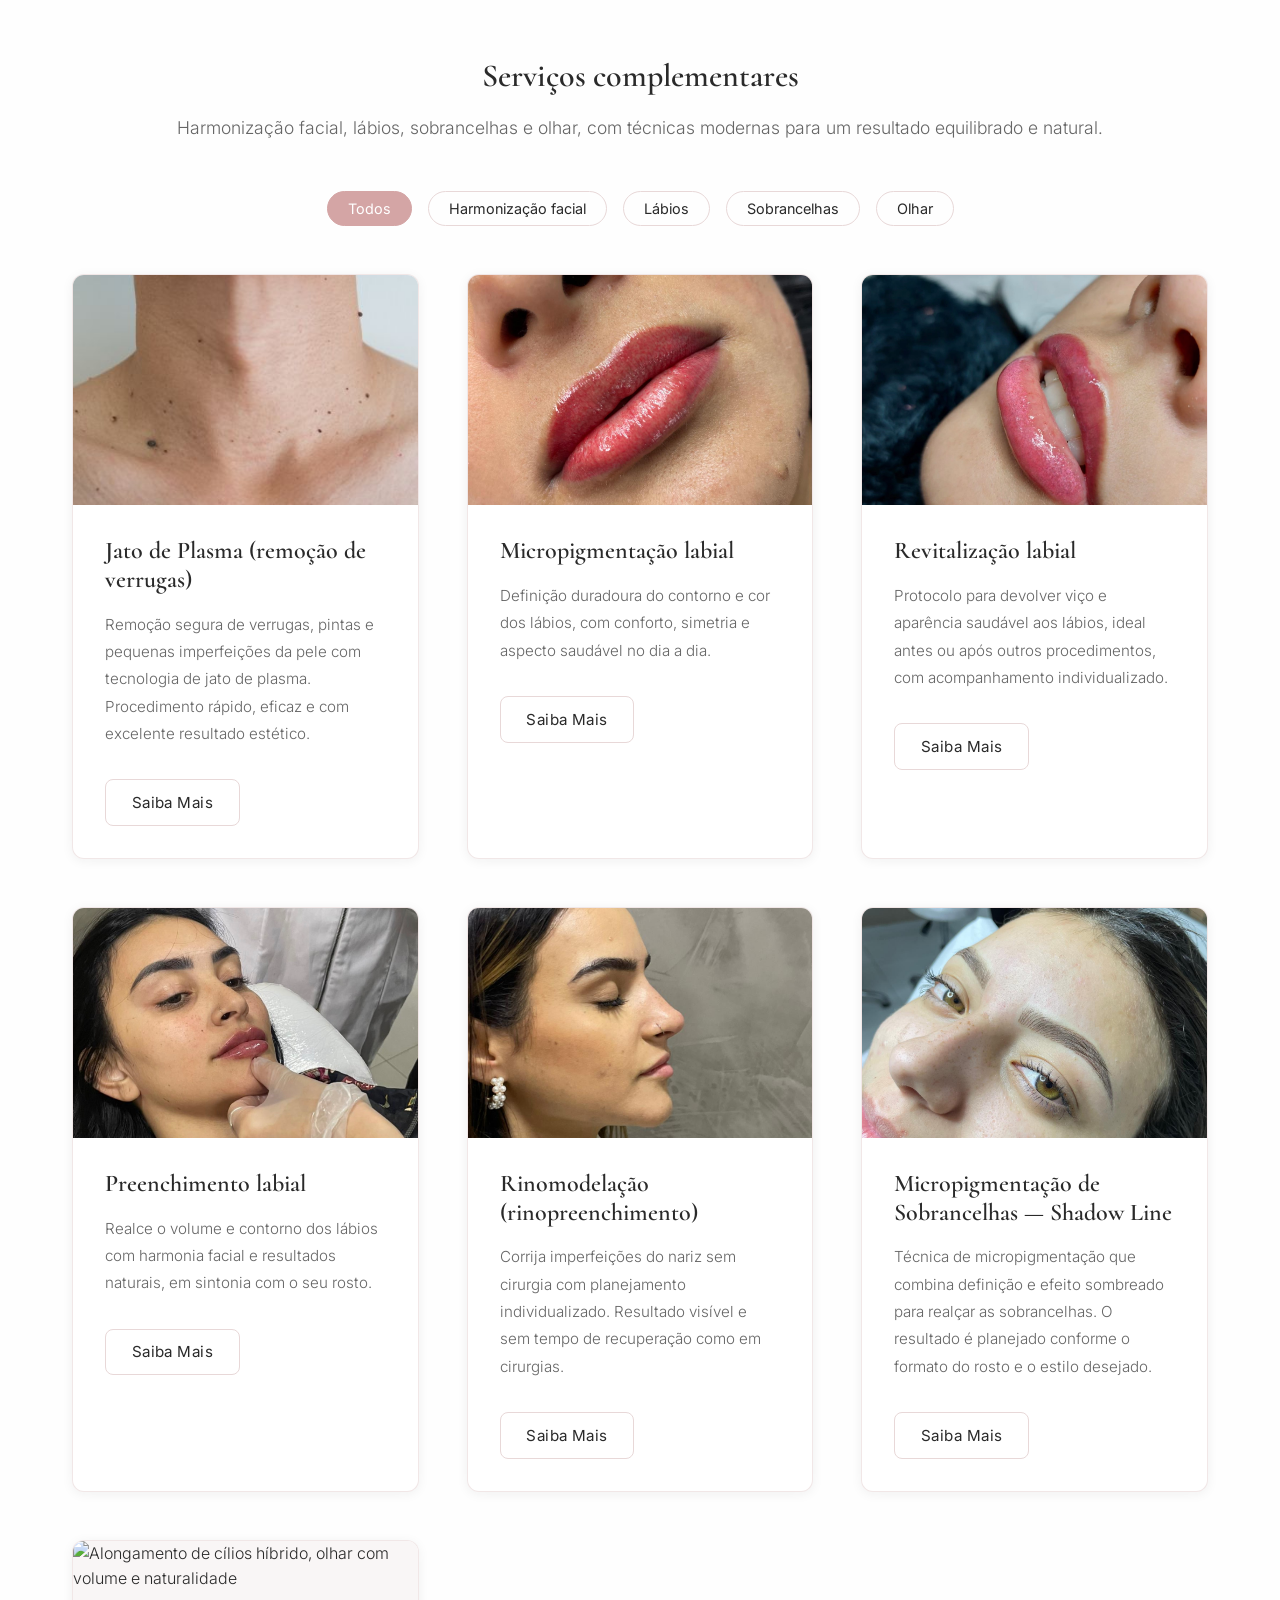
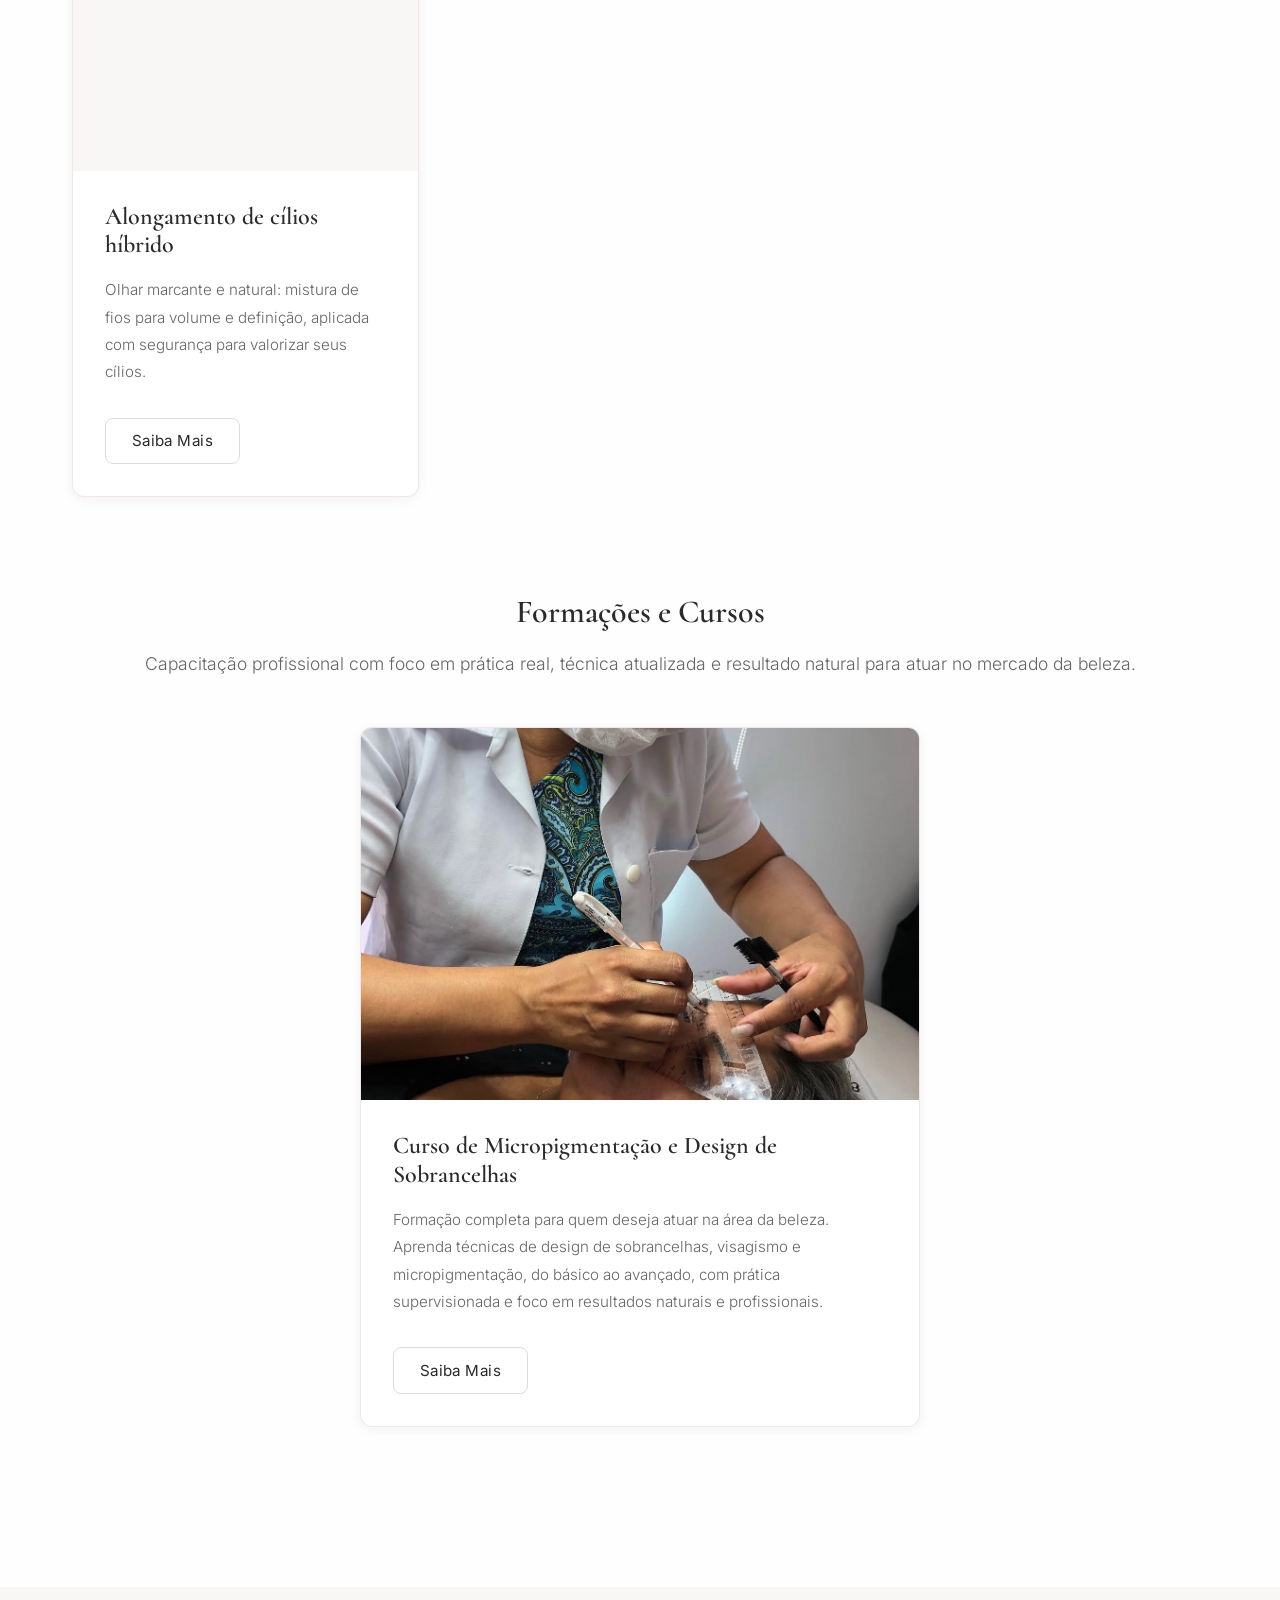
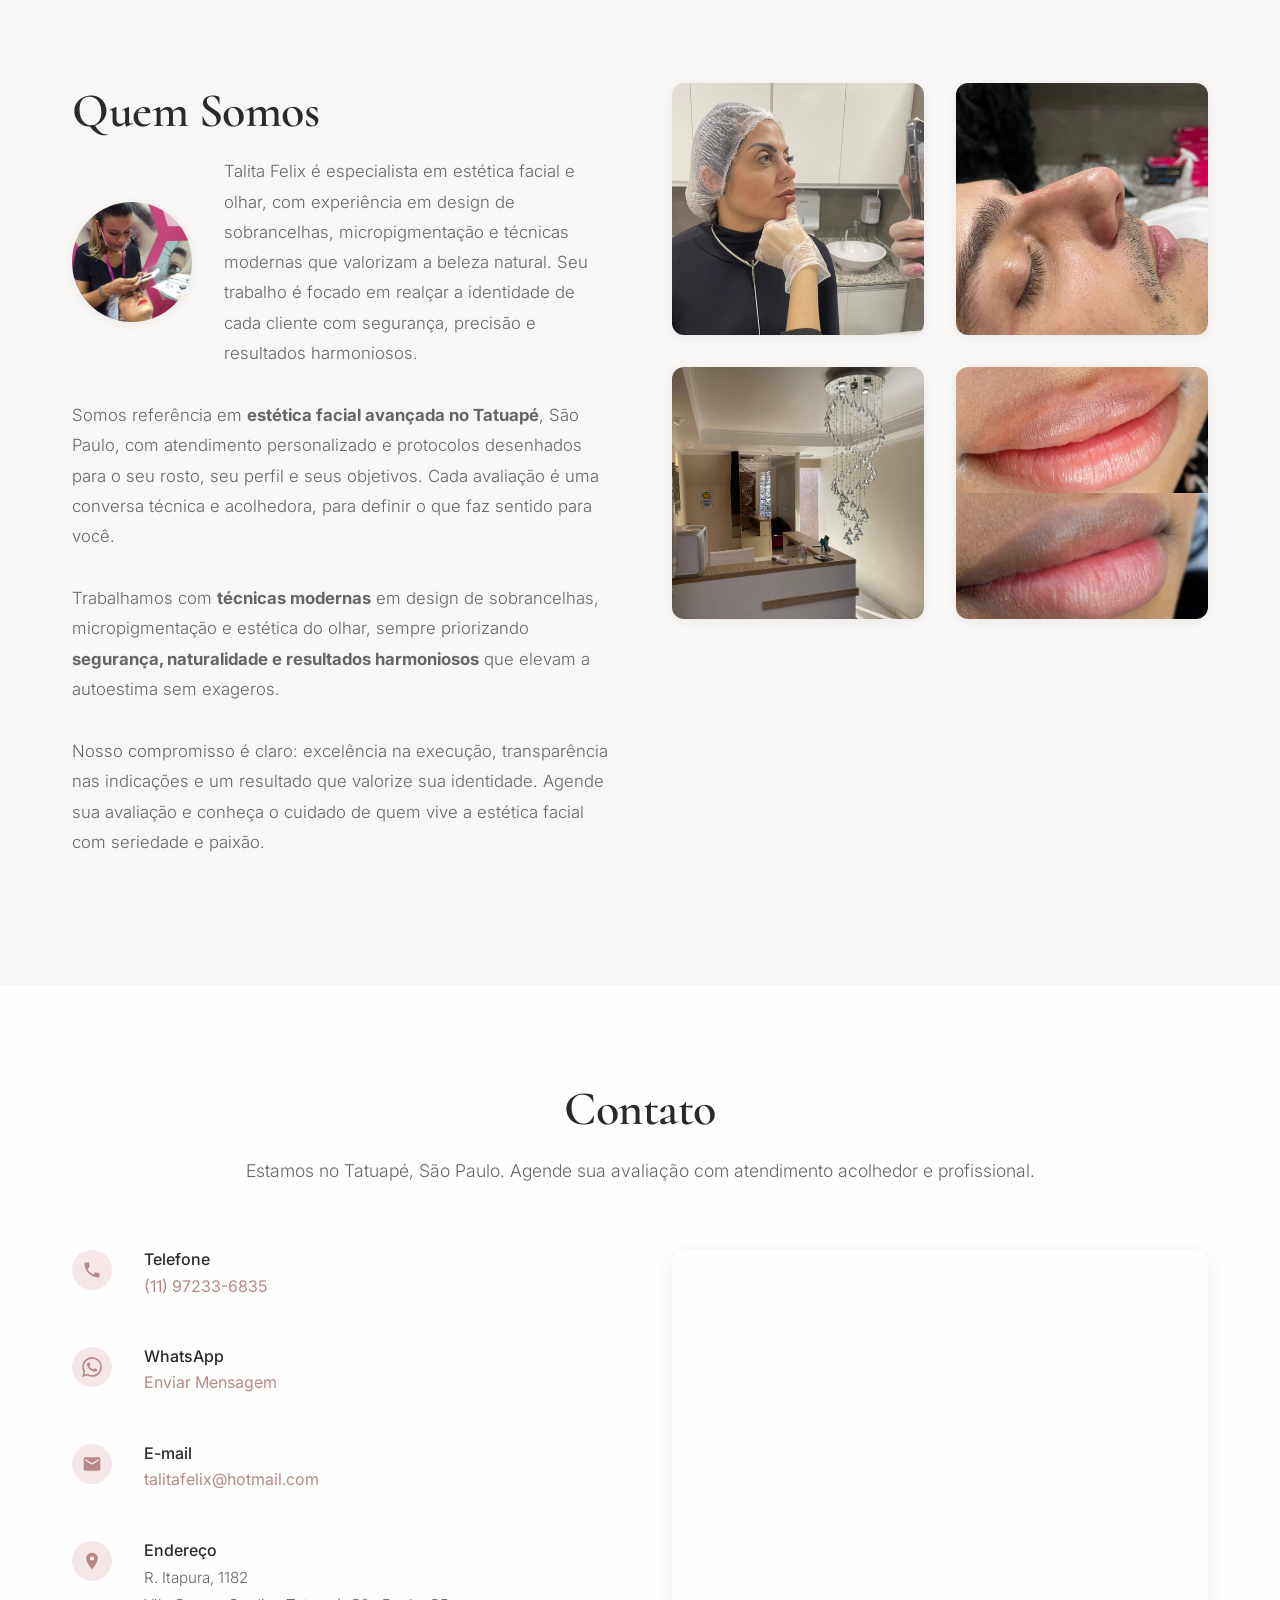
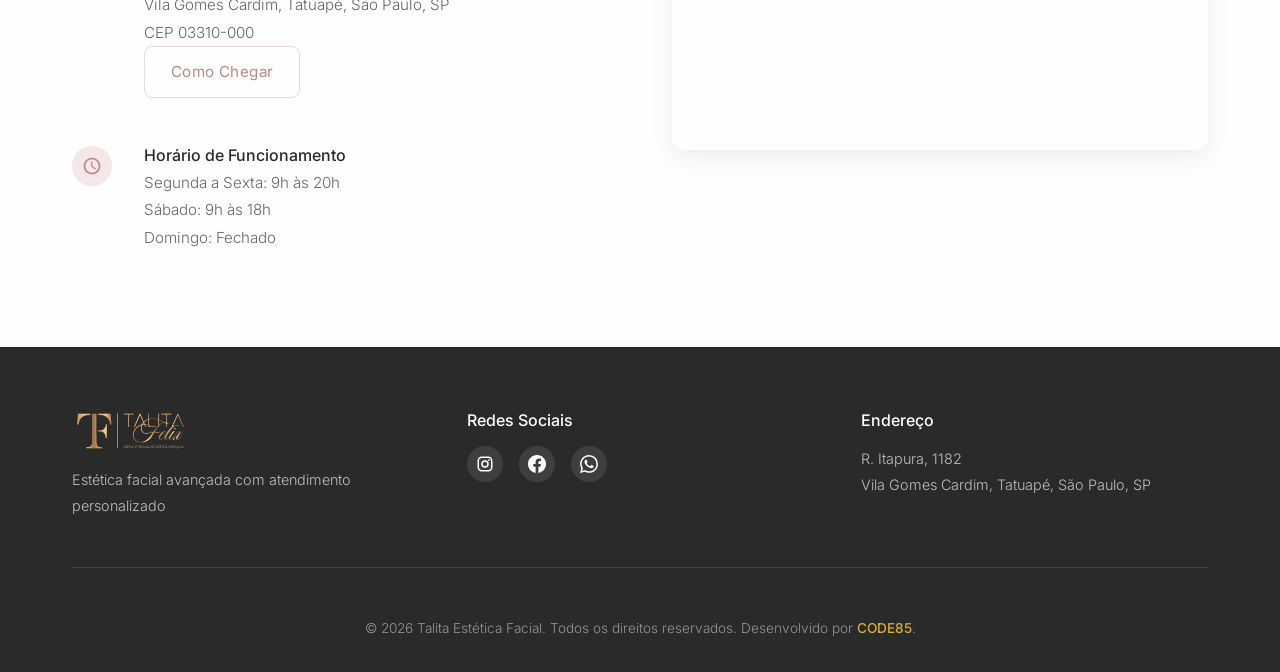
==== commit 0ff58a66: "fix: restore delayed WhatsApp bubble and floating promo widgets Initialize promo and bubble timers e" ====
--- a/docs/index.html
+++ b/docs/index.html
@@ -40,7 +40,7 @@
     <link
         href="https://fonts.googleapis.com/css2?family=Cormorant:wght@400;600&family=Inter:wght@300;400;500&display=swap"
         rel="stylesheet">
-    <link rel="stylesheet" href="styles.css?v=18">
+    <link rel="stylesheet" href="styles.css?v=19">
 </head>
 
 <body>
@@ -489,7 +489,7 @@
             </div>
         </div>
     </div>
-    <script defer src="script.js?v=21"></script>
+    <script defer src="script.js?v=22"></script>
 </body>
 
 </html>
--- a/docs/styles.css
+++ b/docs/styles.css
@@ -799,10 +799,15 @@
   z-index: 1450;
   width: min(200px, 44vw);
   max-width: 210px;
+  display: block;
   opacity: 0;
   transform: translateX(-14px);
   transition: opacity 0.45s ease, transform 0.45s ease;
   pointer-events: none;
+}
+
+.floating-promo[hidden] {
+  display: none !important;
 }
 
 .floating-promo.is-visible {
@@ -891,6 +896,10 @@
   transform: translateY(12px) scale(0.96);
   pointer-events: none;
   transition: opacity 0.35s ease, transform 0.35s ease;
+}
+
+.whatsapp-widget-bubble[hidden] {
+  display: none !important;
 }
 
 .whatsapp-widget-bubble::after {
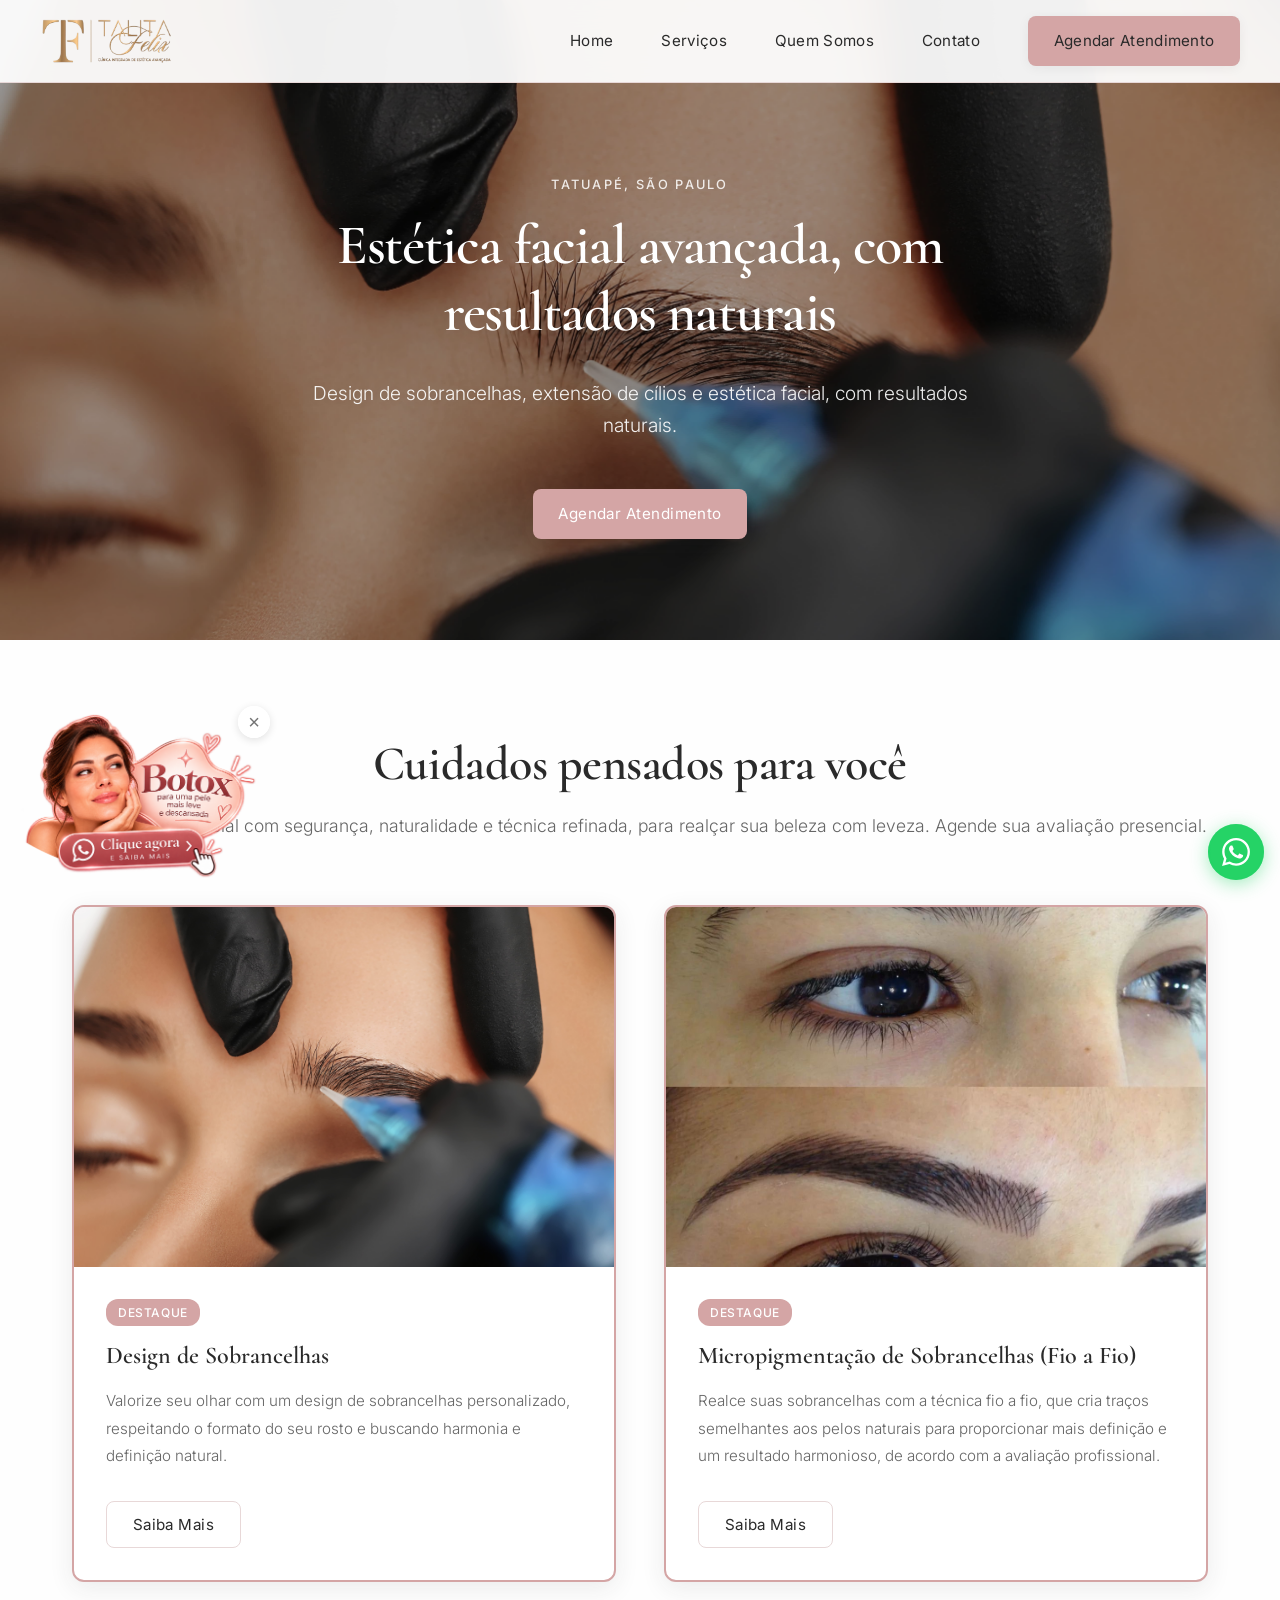
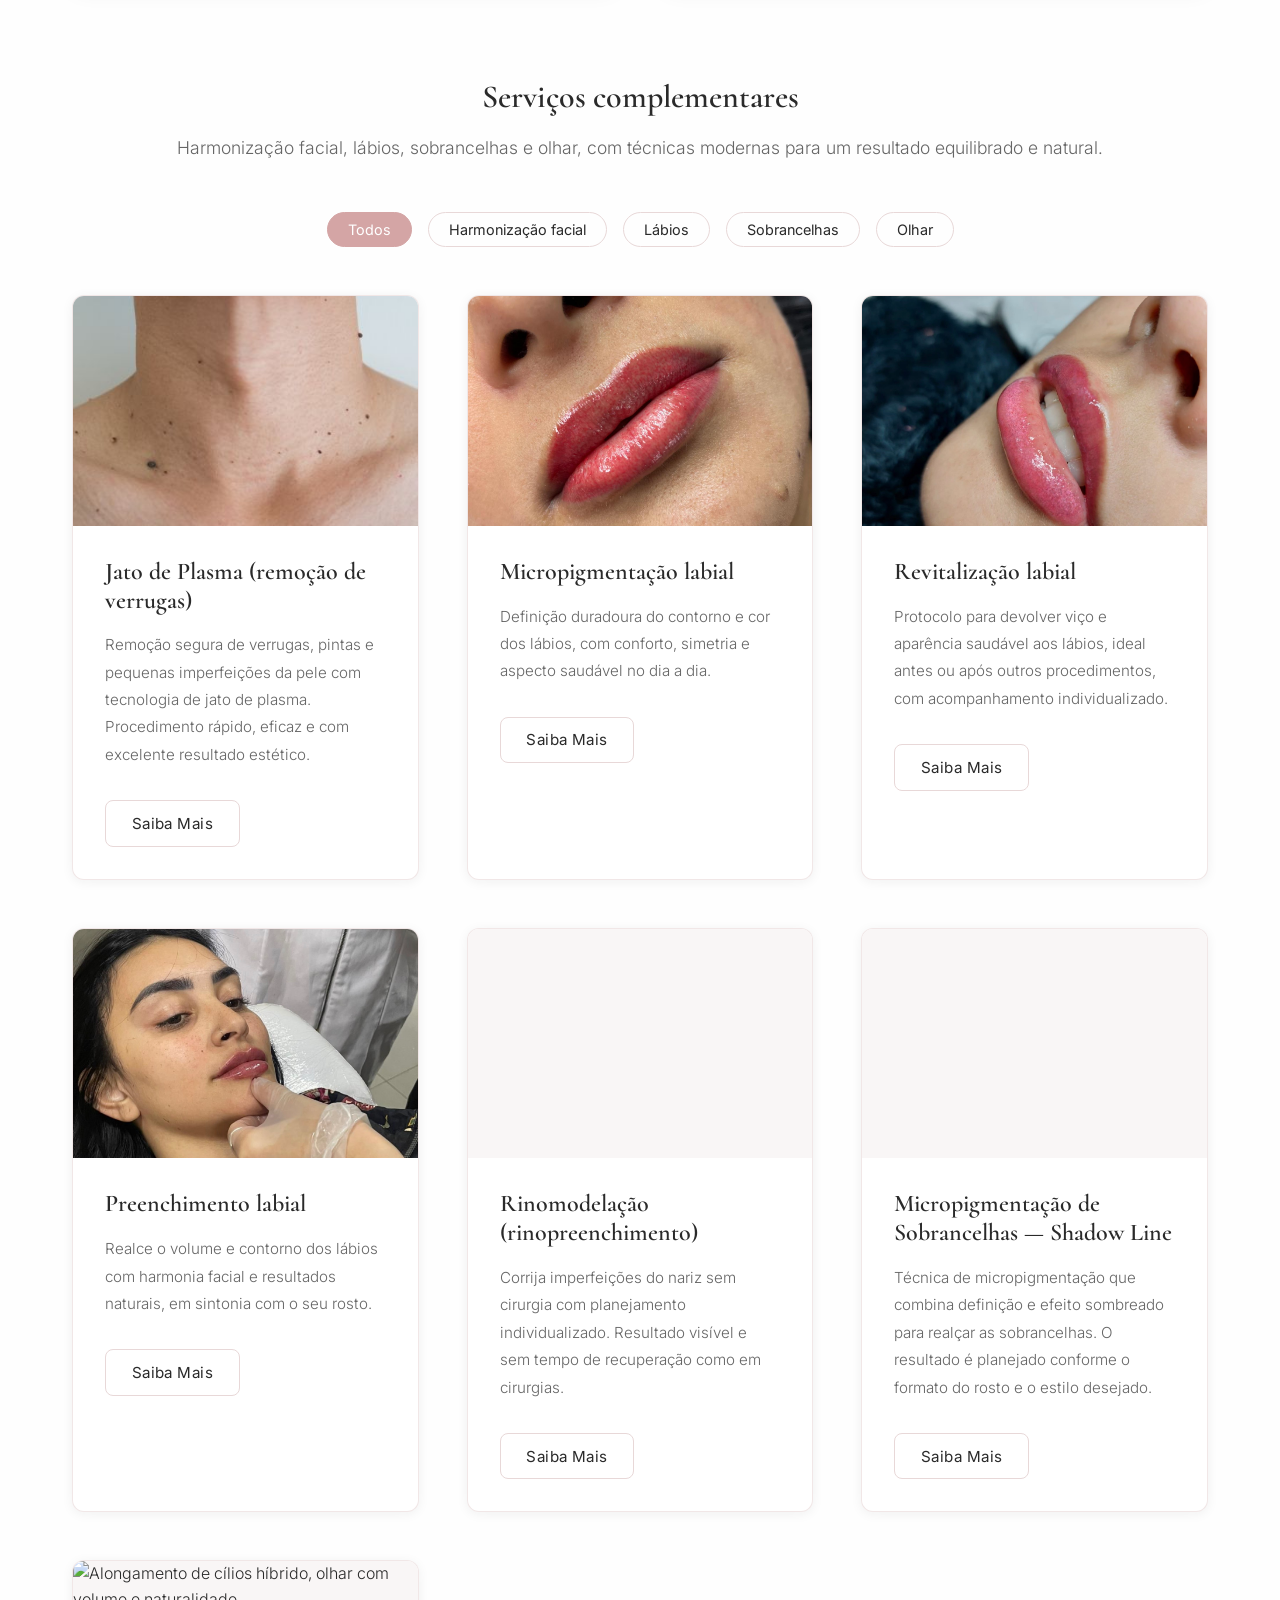
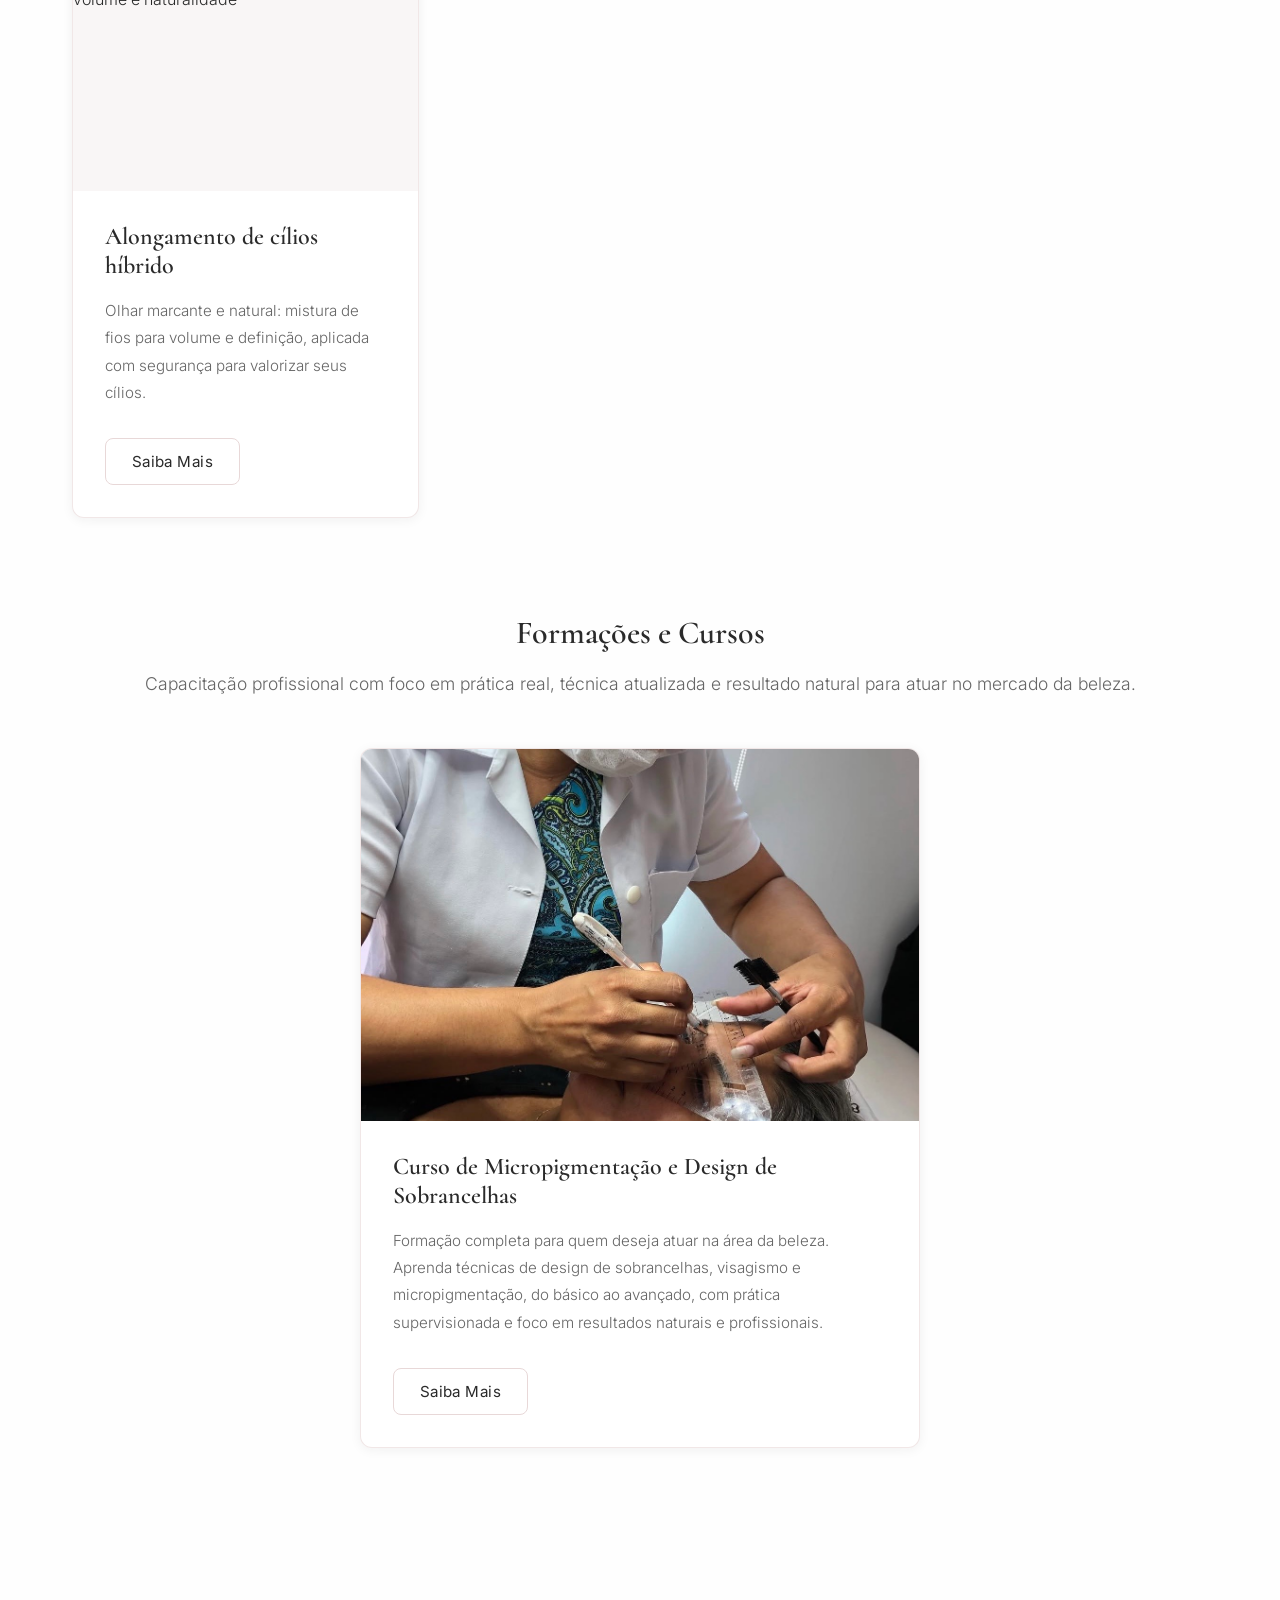
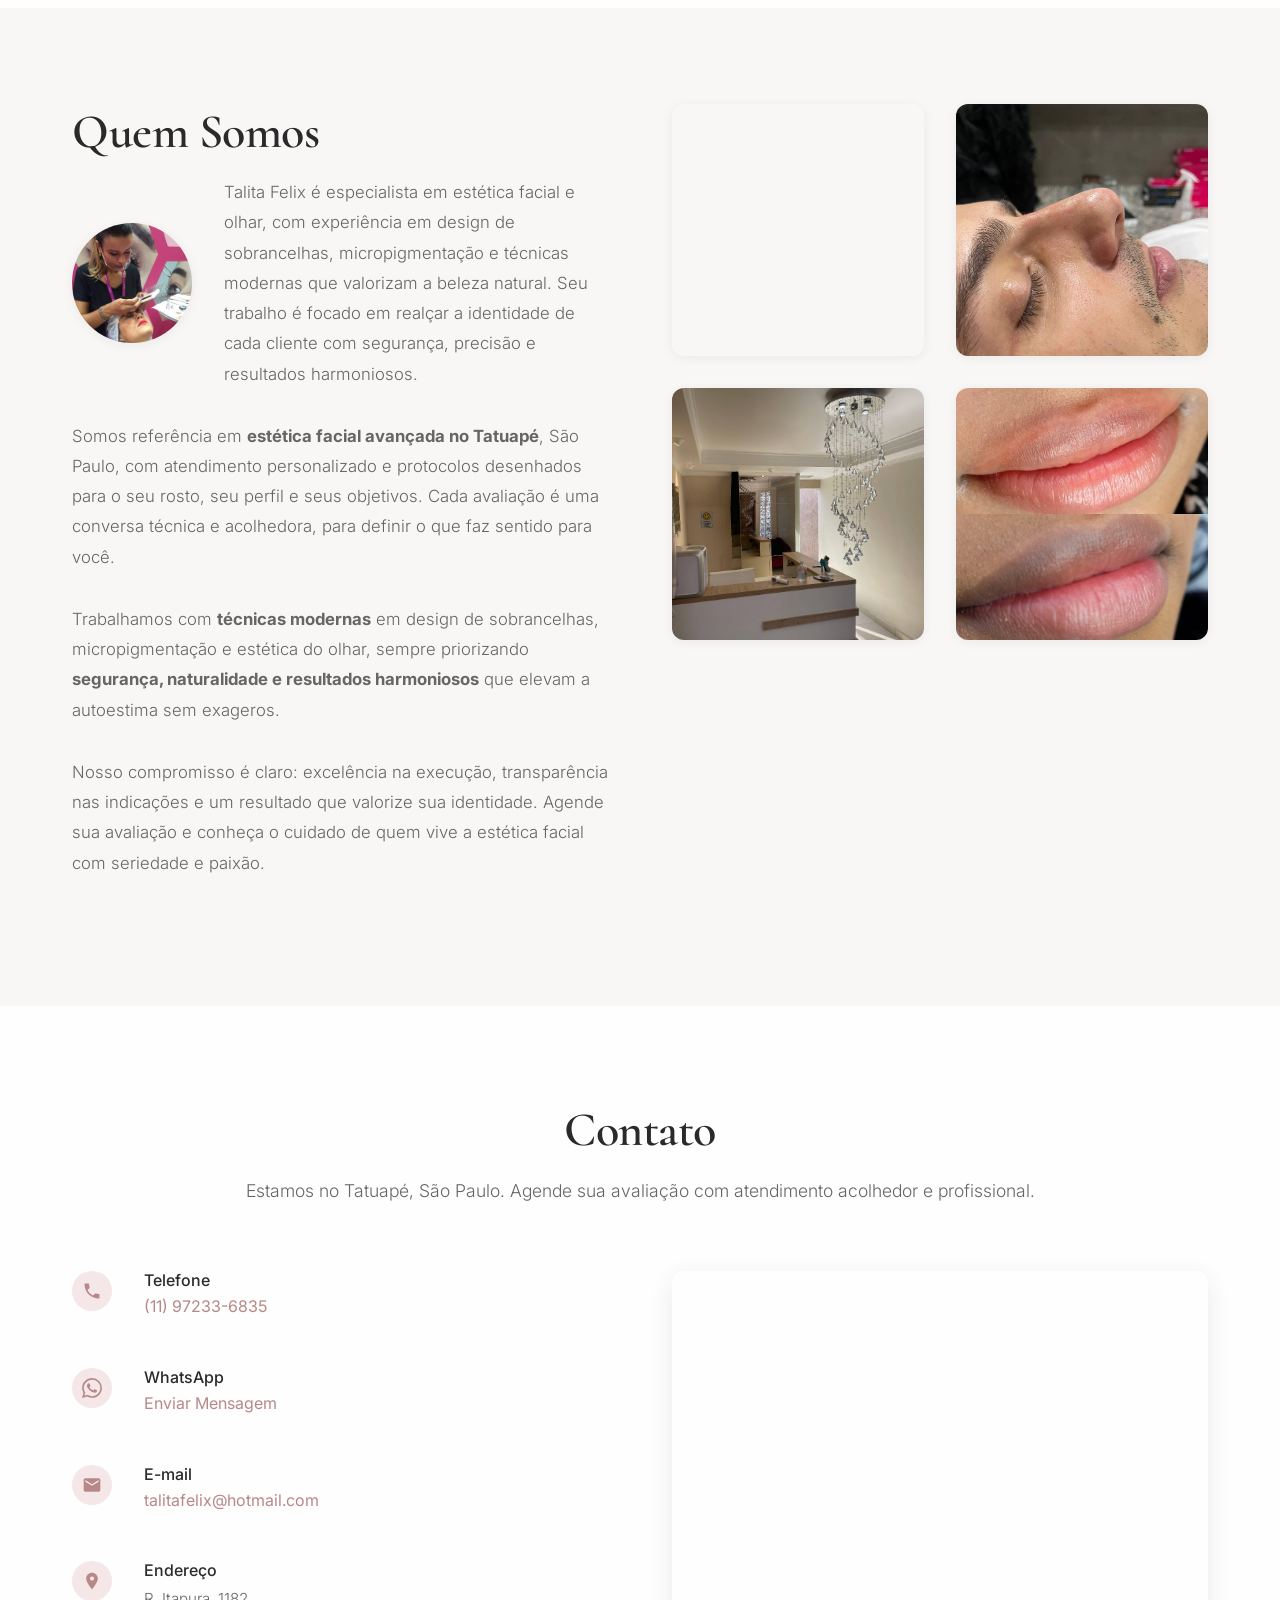
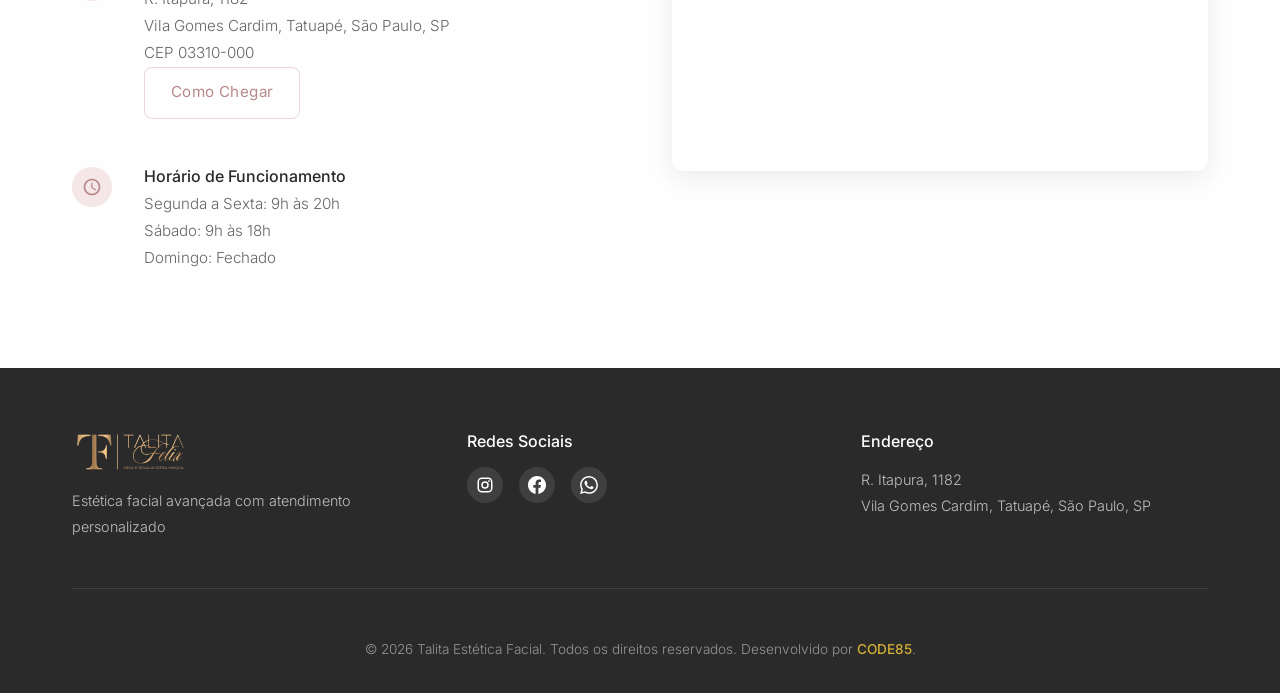
==== commit 5b75791a: "Add dedicated landing page for linhas de expressão Move Botox service content off the home featured " ====
--- a/docs/index.html
+++ b/docs/index.html
@@ -40,10 +40,10 @@
     <link
         href="https://fonts.googleapis.com/css2?family=Cormorant:wght@400;600&family=Inter:wght@300;400;500&display=swap"
         rel="stylesheet">
-    <link rel="stylesheet" href="styles.css?v=19">
+    <link rel="stylesheet" href="styles.css?v=20">
 </head>
 
-<body>
+<body class="page-home">
     <a href="#home" class="skip-link">Ir para o conteúdo</a>
 
     <header class="header">
@@ -107,20 +107,6 @@
                     realçar sua beleza com leveza. Agende sua avaliação presencial.</p>
 
                 <div class="services-featured">
-                    <article class="service-card featured" data-category="harmonizacao">
-                        <div class="service-image">
-                            <img src="img/linhas-expressao.jpg"
-                                alt="Comparação visual de linhas de expressão na região da testa e dos olhos"
-                                width="1024" height="682" loading="eager" decoding="async">
-                        </div>
-                        <div class="service-content">
-                            <span class="service-badge">Destaque</span>
-                            <h3>Linhas de expressão (Botox)</h3>
-                            <p>Suavização das linhas de expressão com aplicação de toxina botulínica, indicada conforme
-                                avaliação individual. Um cuidado personalizado para uma aparência natural e harmoniosa.</p>
-                            <button type="button" class="btn-secondary" data-service="linhas-expressao">Saiba Mais</button>
-                        </div>
-                    </article>
                     <article class="service-card featured" data-category="sobrancelhas">
                         <div class="service-image">
                             <img src="img/designer_sobrancelha.jpg"
@@ -489,7 +475,7 @@
             </div>
         </div>
     </div>
-    <script defer src="script.js?v=22"></script>
+    <script defer src="script.js?v=23"></script>
 </body>
 
 </html>
--- a/docs/styles.css
+++ b/docs/styles.css
@@ -1407,3 +1407,133 @@
     padding-right: max(20px, env(safe-area-inset-right, 0px));
   }
 }
+
+/* Landing: linhas de expressão */
+.page-linhas-expressao .landing-hero {
+  padding: calc(var(--header-h) + 48px) 0 64px;
+  background: linear-gradient(180deg, var(--color-bg-soft, #faf8f6) 0%, var(--color-bg, #fff) 100%);
+}
+
+.landing-hero-grid {
+  display: grid;
+  grid-template-columns: 1fr 1fr;
+  gap: 48px;
+  align-items: center;
+}
+
+.landing-lead {
+  font-size: 1.125rem;
+  line-height: 1.65;
+  color: var(--color-text-muted, #5c5c5c);
+  margin: 16px 0 28px;
+  max-width: 36rem;
+}
+
+.landing-cta-row {
+  display: flex;
+  flex-wrap: wrap;
+  gap: 12px;
+  align-items: center;
+}
+
+.landing-hero-media {
+  margin: 0;
+  border-radius: 12px;
+  overflow: hidden;
+  box-shadow: 0 12px 40px rgba(0, 0, 0, 0.08);
+}
+
+.landing-hero-media img {
+  display: block;
+  width: 100%;
+  height: auto;
+}
+
+.landing-caption {
+  font-size: 0.8125rem;
+  color: var(--color-text-muted, #666);
+  padding: 10px 4px 0;
+  text-align: center;
+}
+
+.landing-section {
+  padding: 56px 0;
+}
+
+.landing-section--soft {
+  background: var(--color-bg-soft, #faf8f6);
+}
+
+.landing-narrow {
+  max-width: 720px;
+}
+
+.landing-narrow p {
+  line-height: 1.7;
+  margin-bottom: 1rem;
+}
+
+.landing-note {
+  font-size: 0.9375rem;
+  border-left: 3px solid var(--color-accent, #c9a87c);
+  padding-left: 16px;
+  margin-top: 1.5rem;
+}
+
+.landing-faq {
+  display: flex;
+  flex-direction: column;
+  gap: 24px;
+}
+
+.landing-faq-item h3 {
+  font-family: var(--font-heading, 'Cormorant', serif);
+  font-size: 1.35rem;
+  margin-bottom: 8px;
+}
+
+.landing-about {
+  display: grid;
+  grid-template-columns: 1fr auto;
+  gap: 40px;
+  align-items: start;
+}
+
+.landing-about-photo {
+  width: 280px;
+  max-width: 100%;
+  height: auto;
+  border-radius: 12px;
+  object-fit: cover;
+}
+
+.landing-cta-band {
+  text-align: center;
+  background: var(--color-primary, #2d2a26);
+  color: #fff;
+}
+
+.landing-cta-band .section-title,
+.landing-cta-band .section-subtitle {
+  color: inherit;
+}
+
+.landing-cta-band-inner {
+  max-width: 640px;
+  margin: 0 auto;
+}
+
+@media (max-width: 900px) {
+  .landing-hero-grid {
+    grid-template-columns: 1fr;
+  }
+
+  .landing-about {
+    grid-template-columns: 1fr;
+  }
+
+  .landing-about-photo {
+    width: 100%;
+    max-width: 320px;
+  }
+}
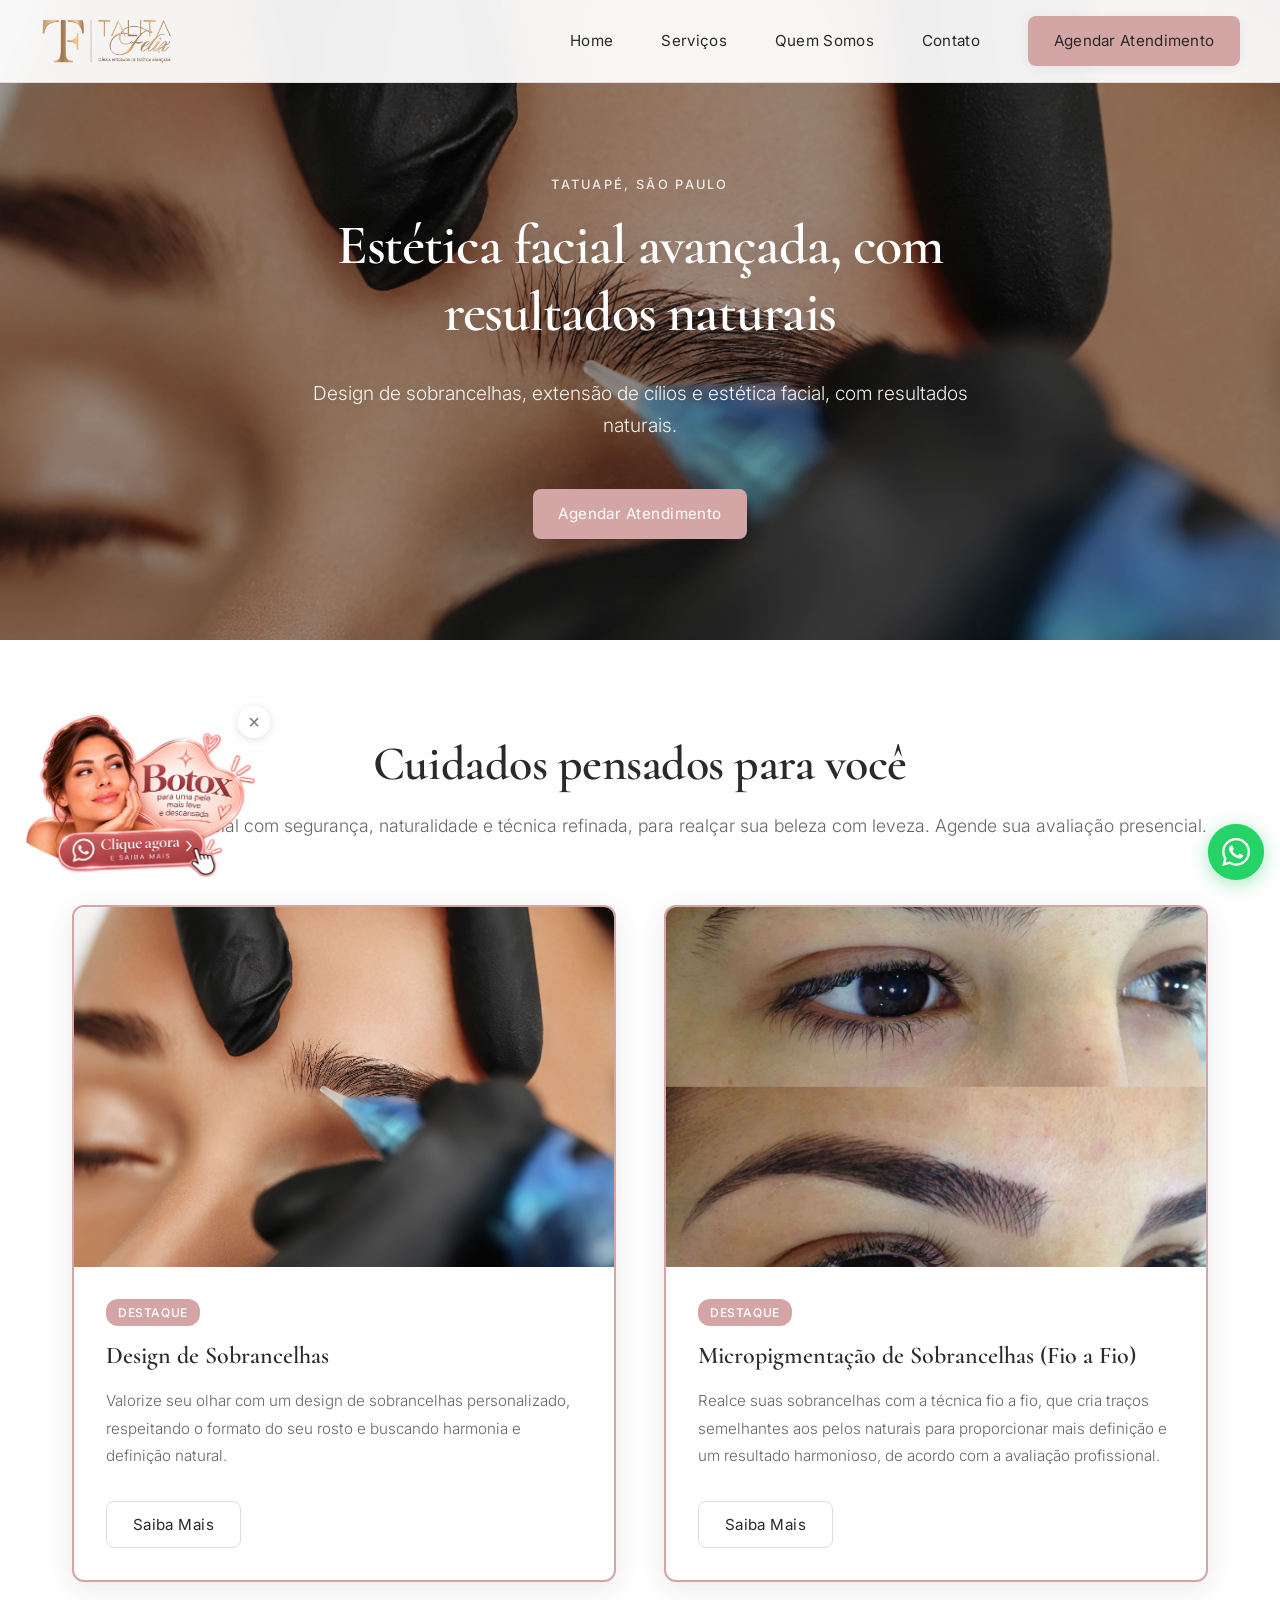
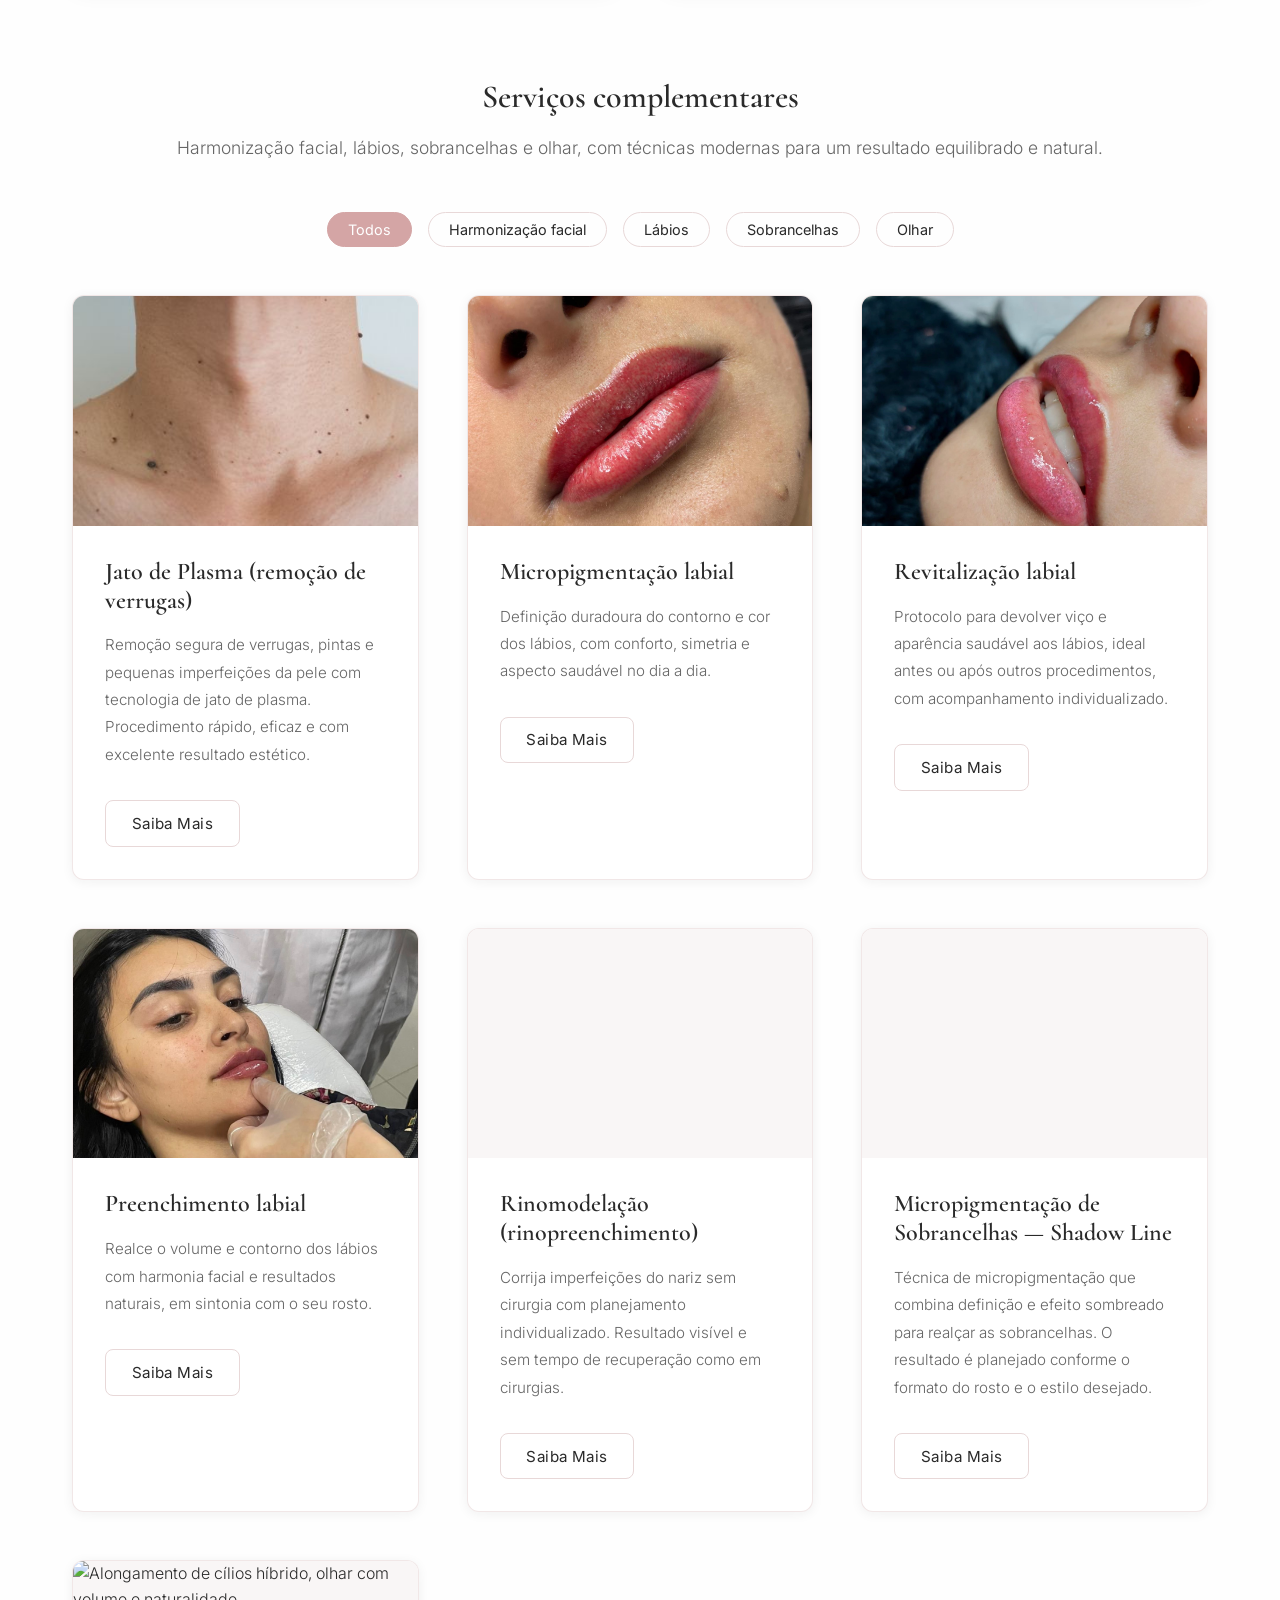
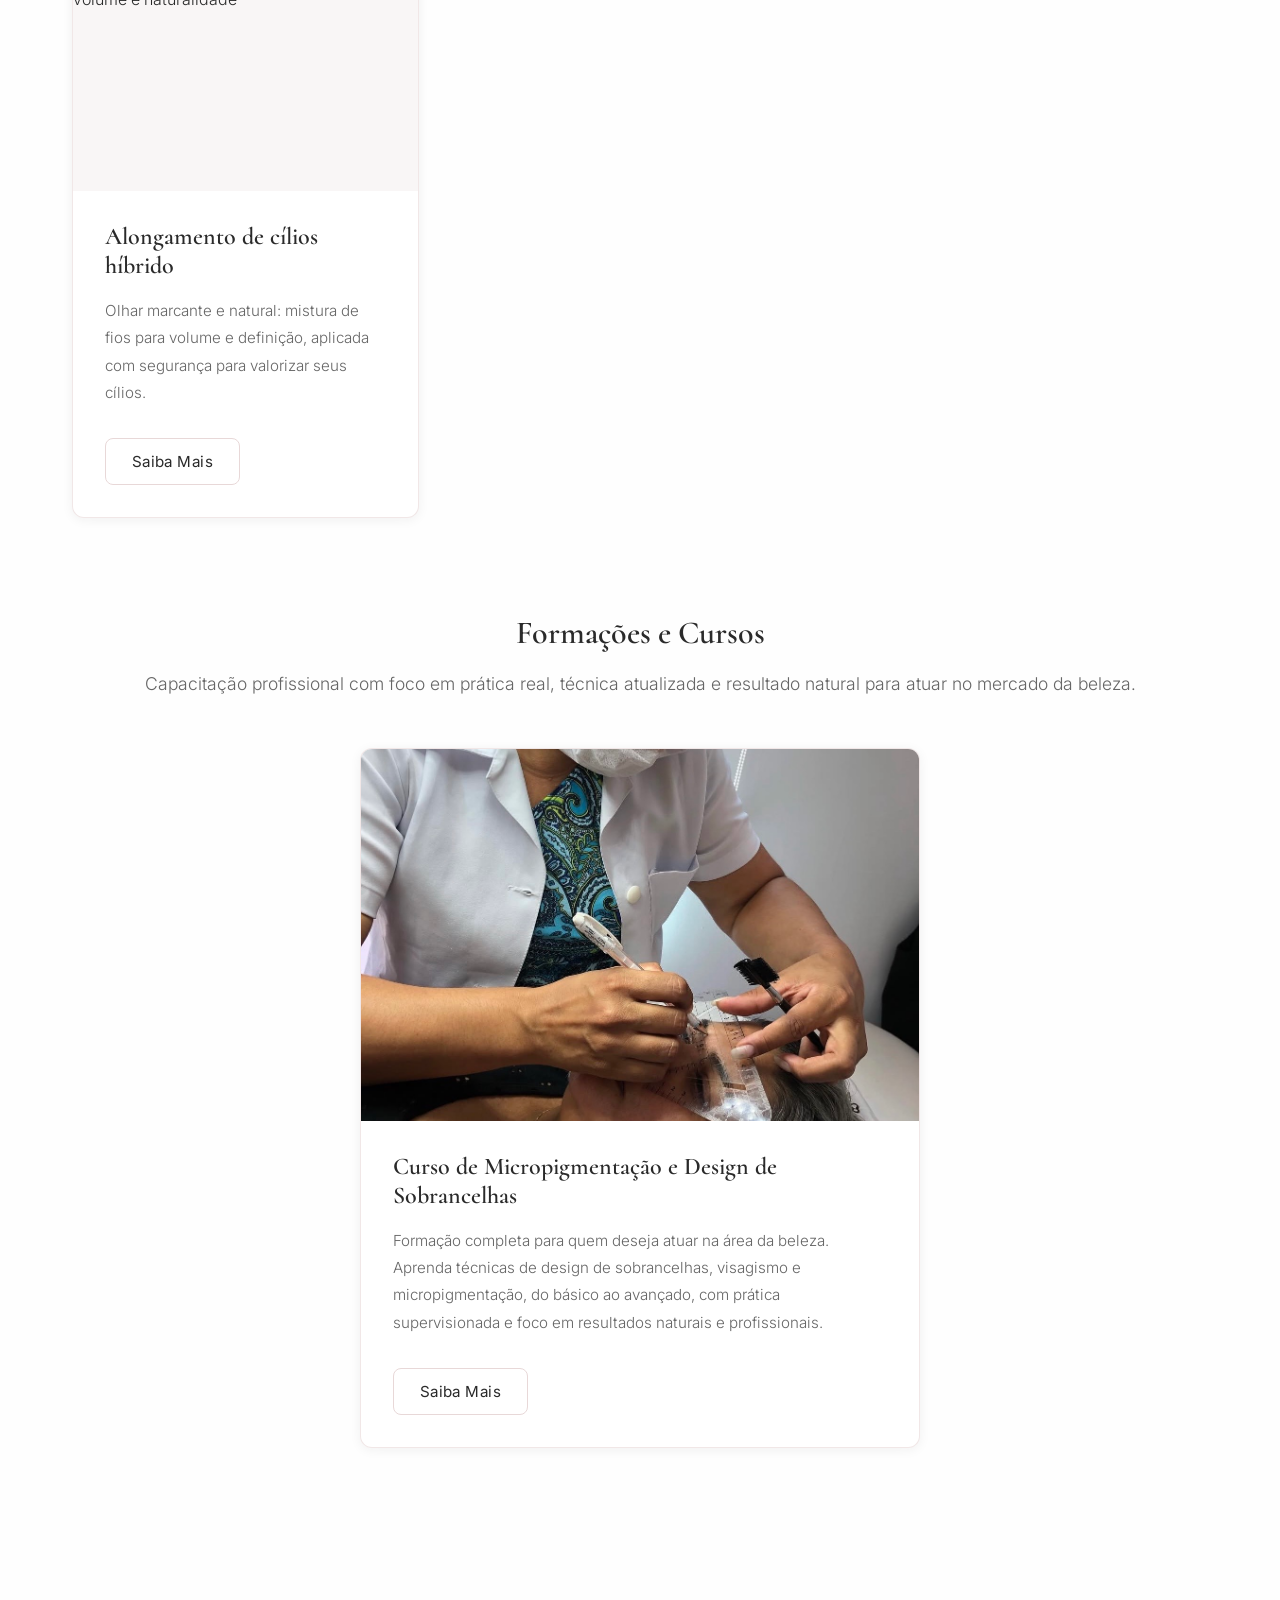
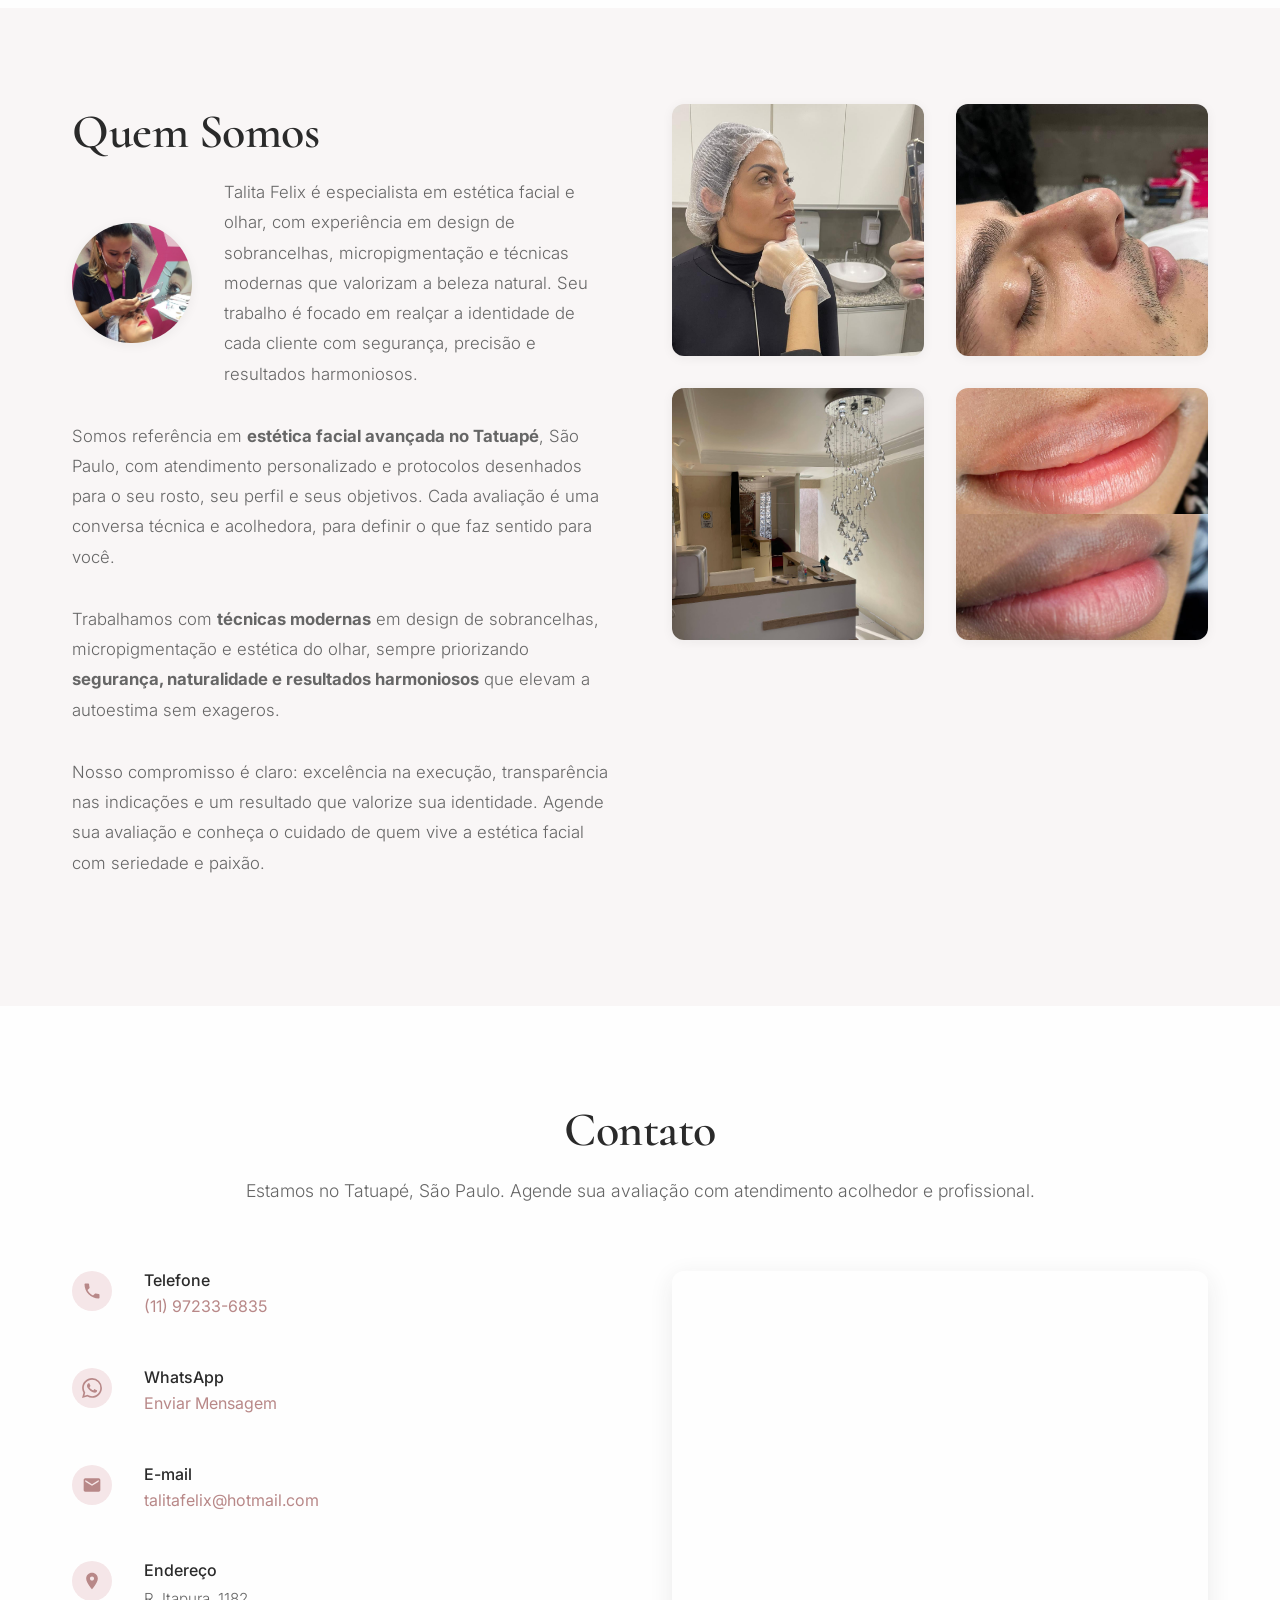
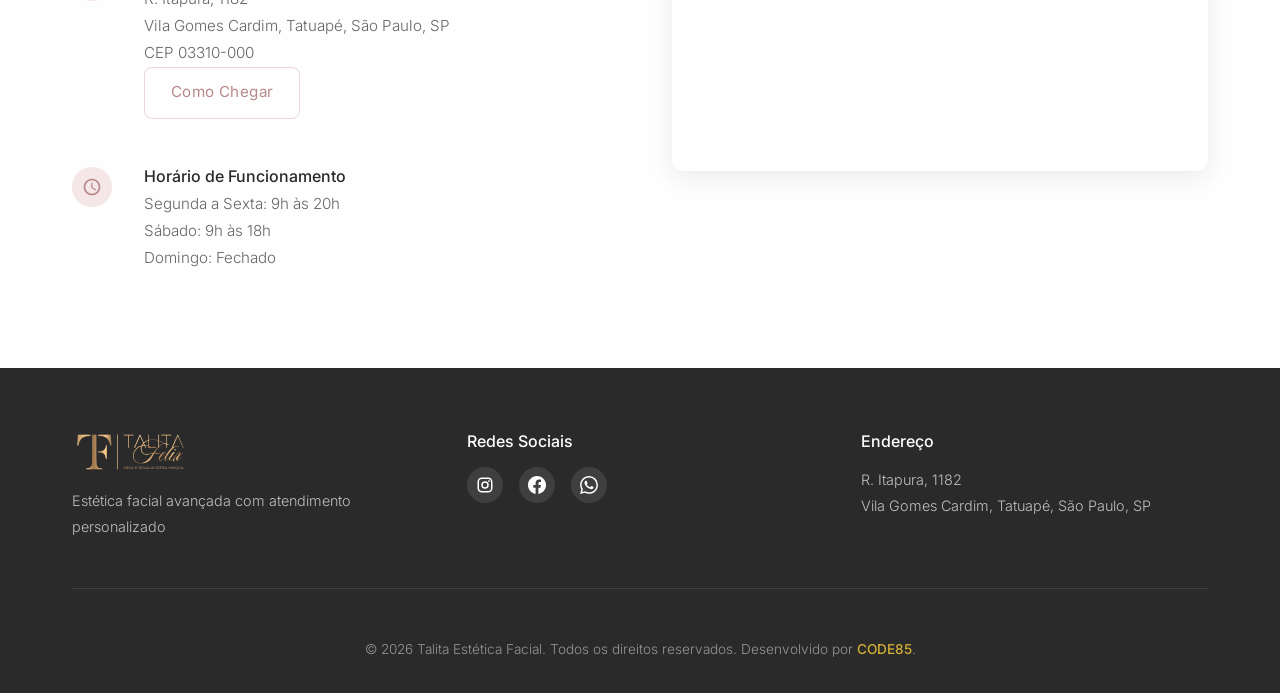
==== commit 9afdc511: "Show floating promo widget on linhas de expressão landing Initialize the delayed promo when #floatin" ====
--- a/docs/index.html
+++ b/docs/index.html
@@ -475,7 +475,7 @@
             </div>
         </div>
     </div>
-    <script defer src="script.js?v=23"></script>
+    <script defer src="script.js?v=24"></script>
 </body>
 
 </html>
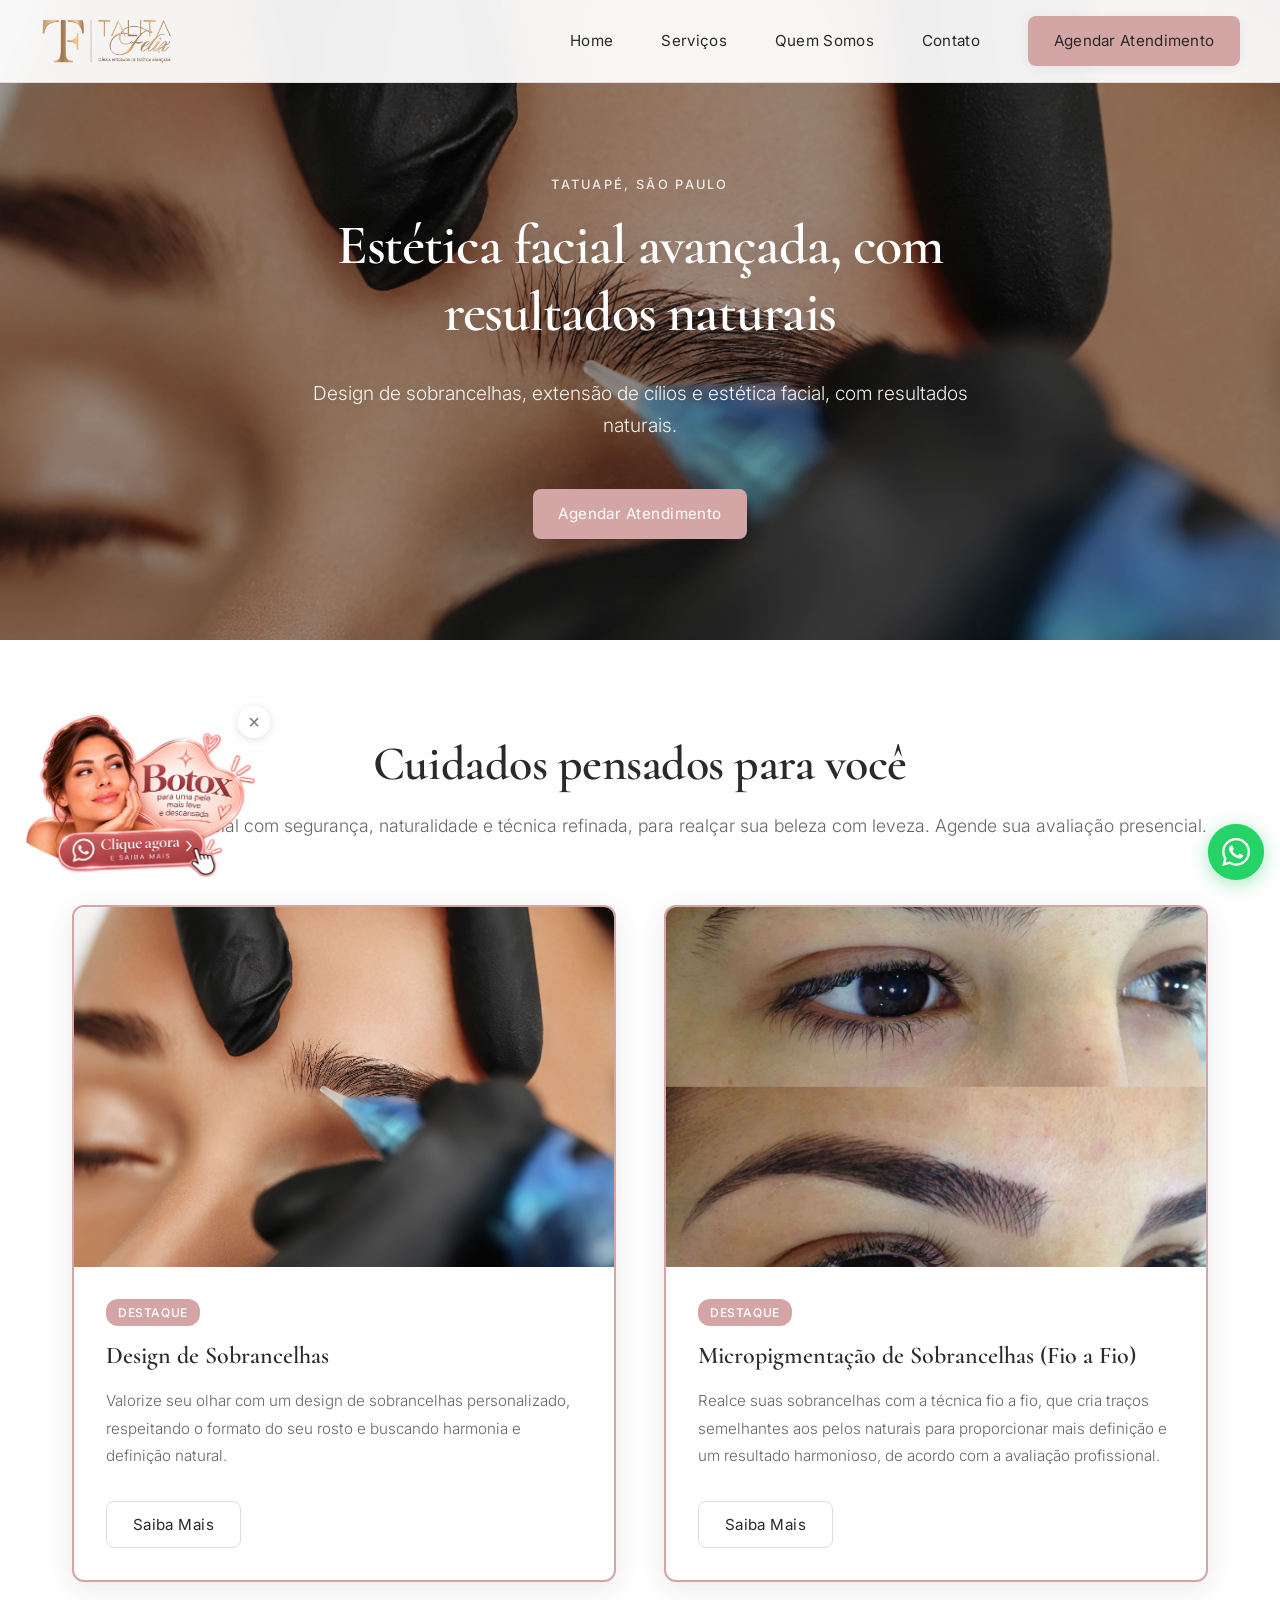
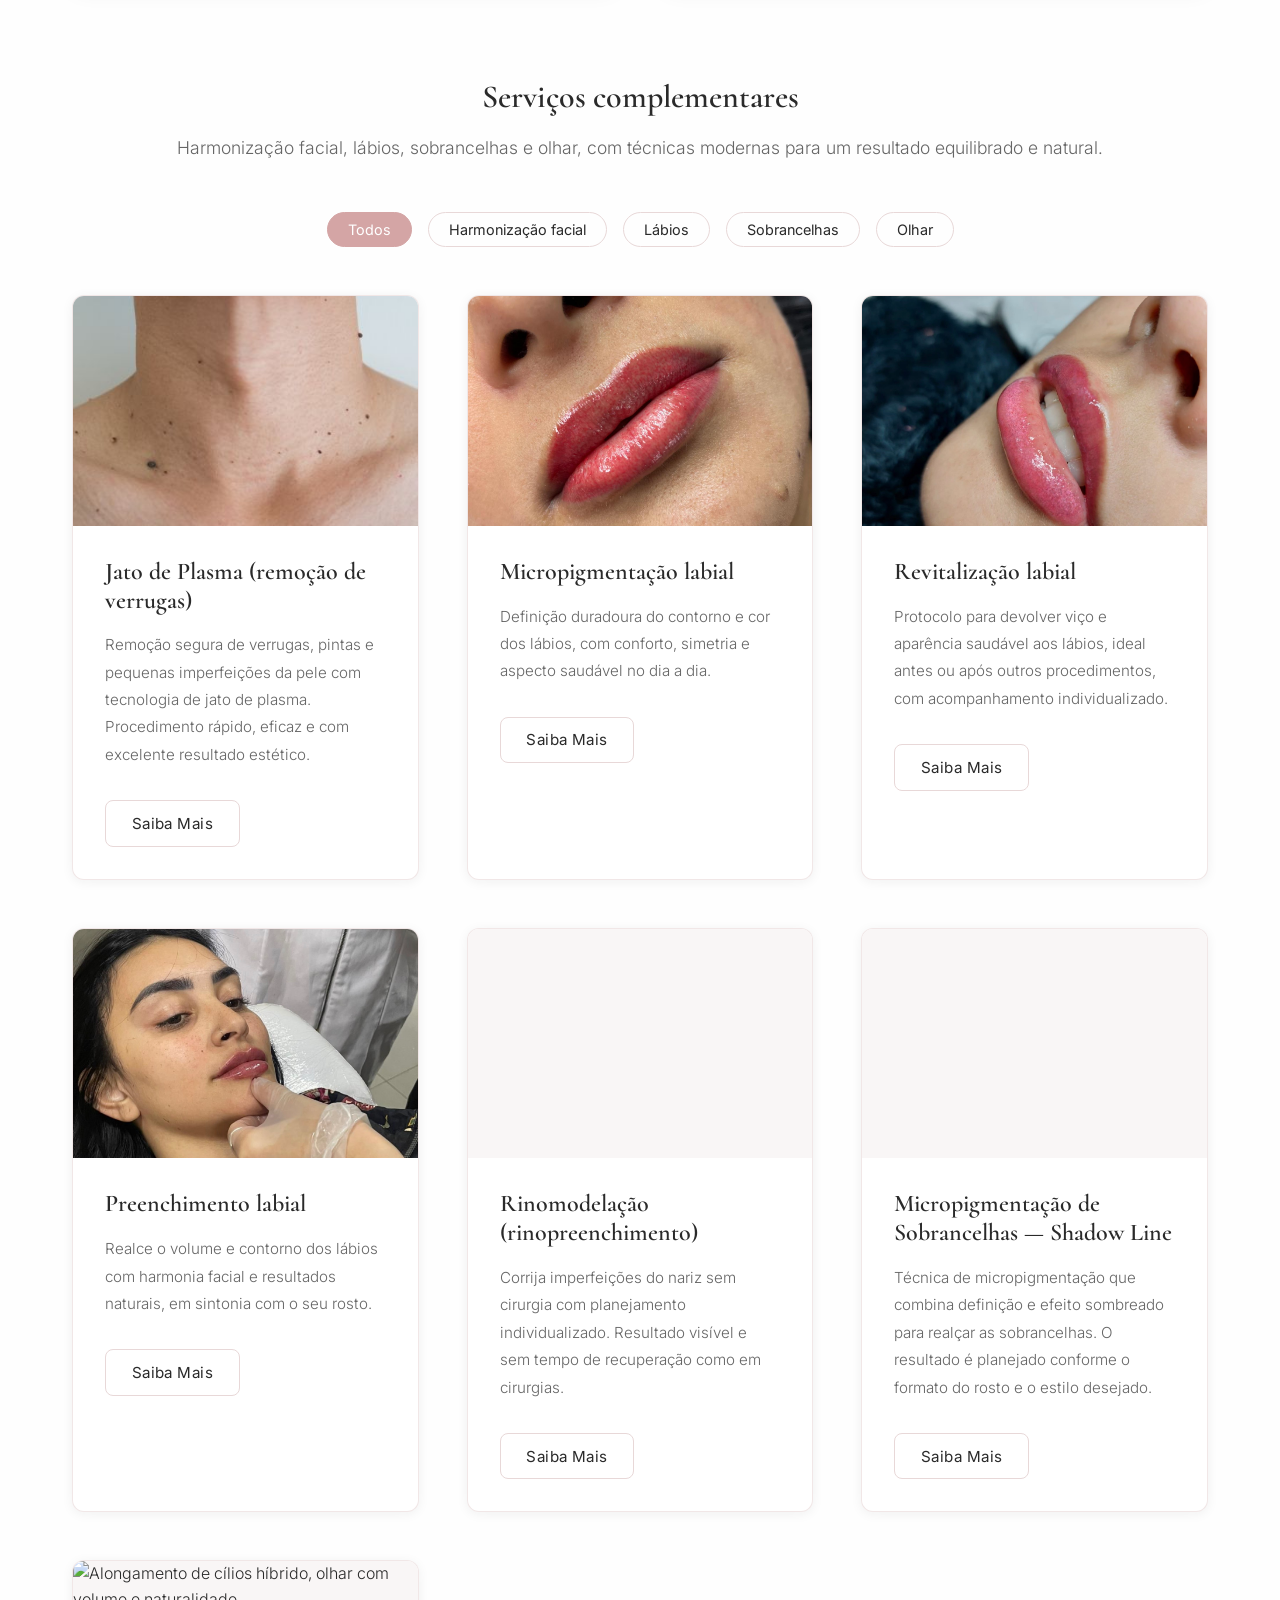
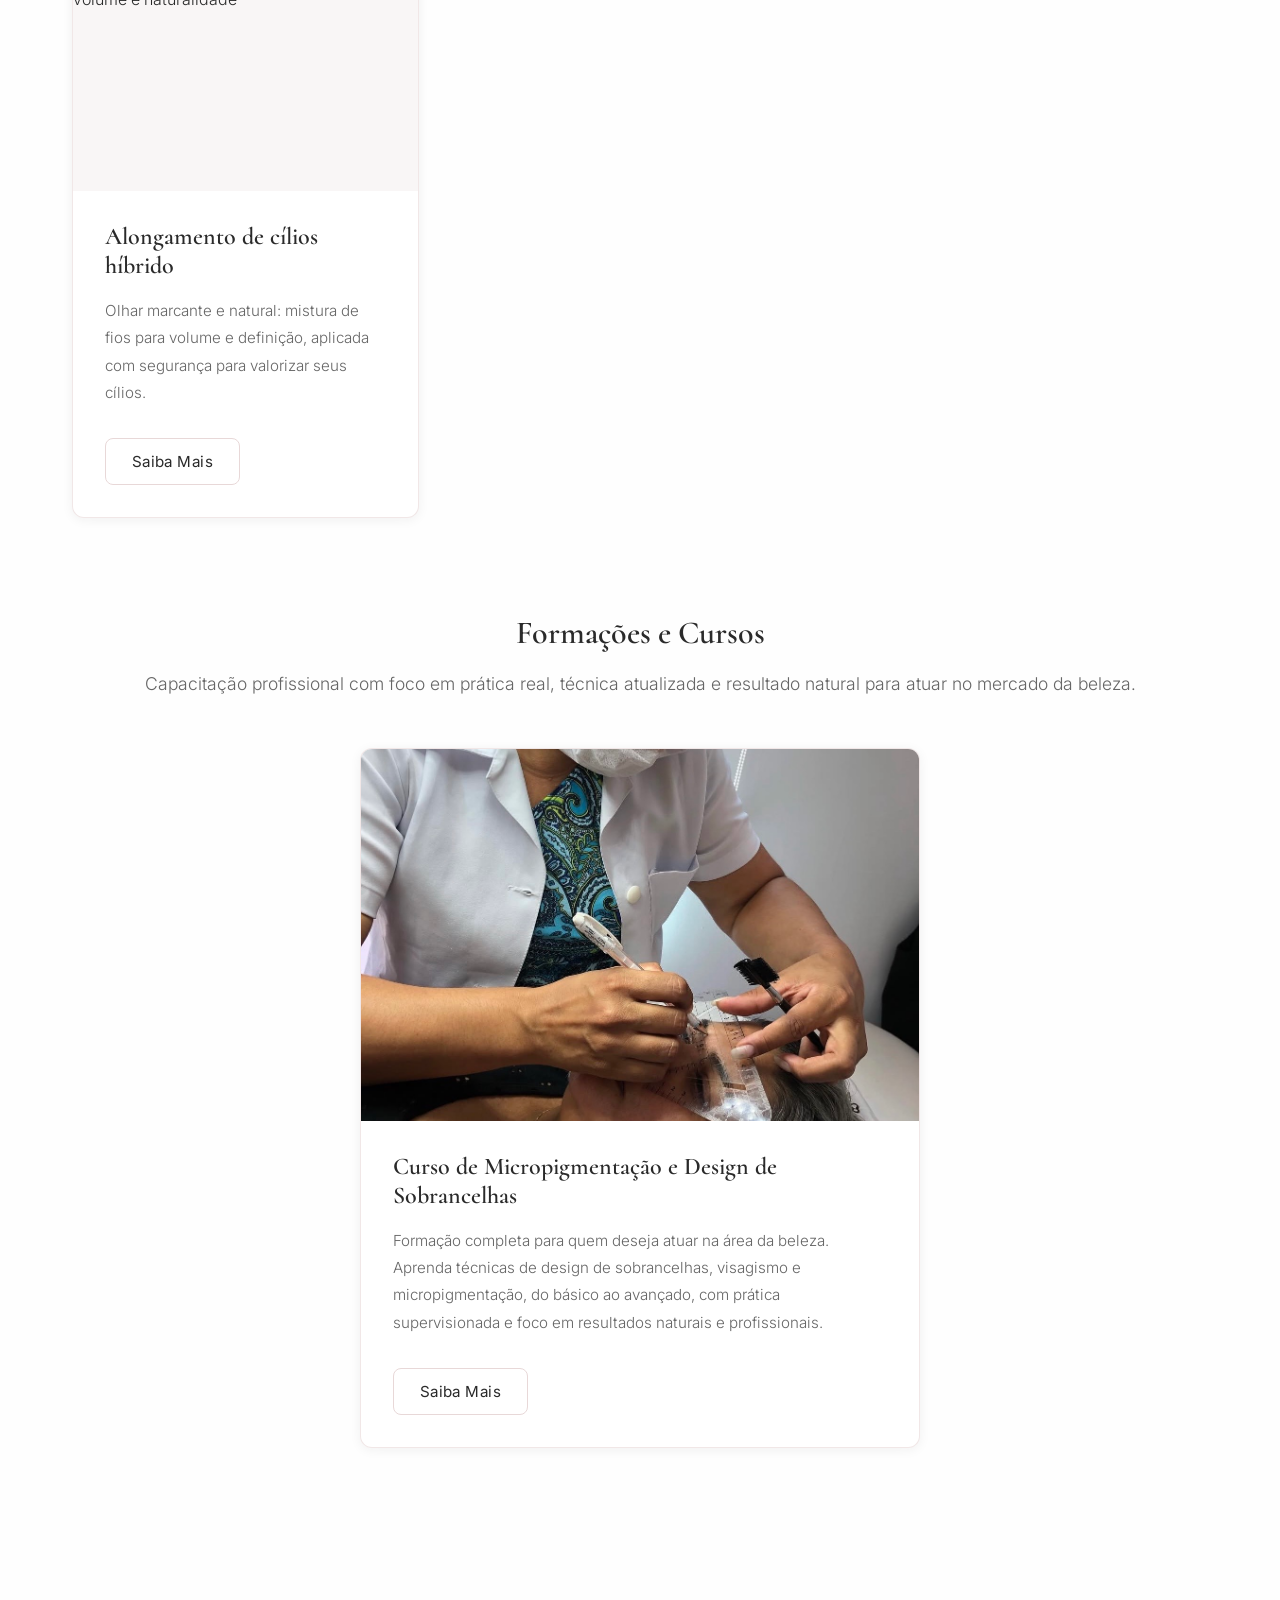
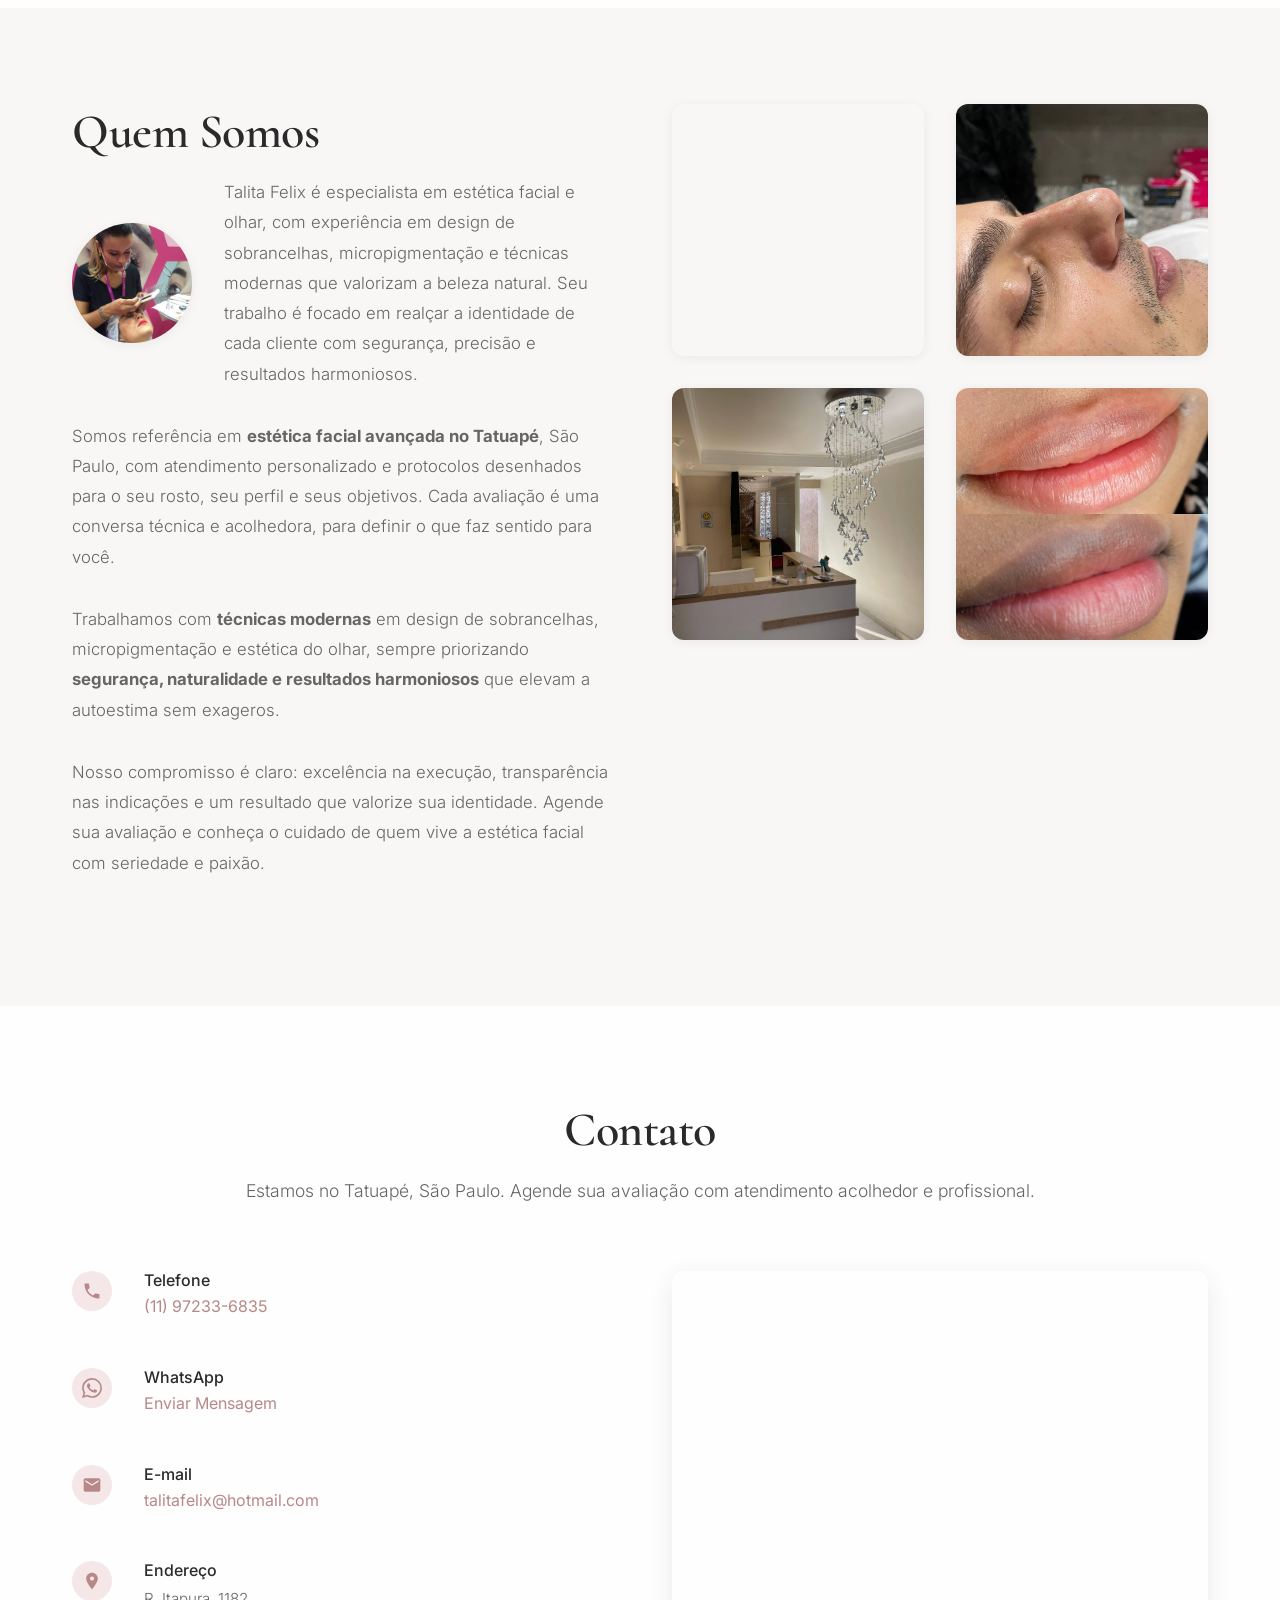
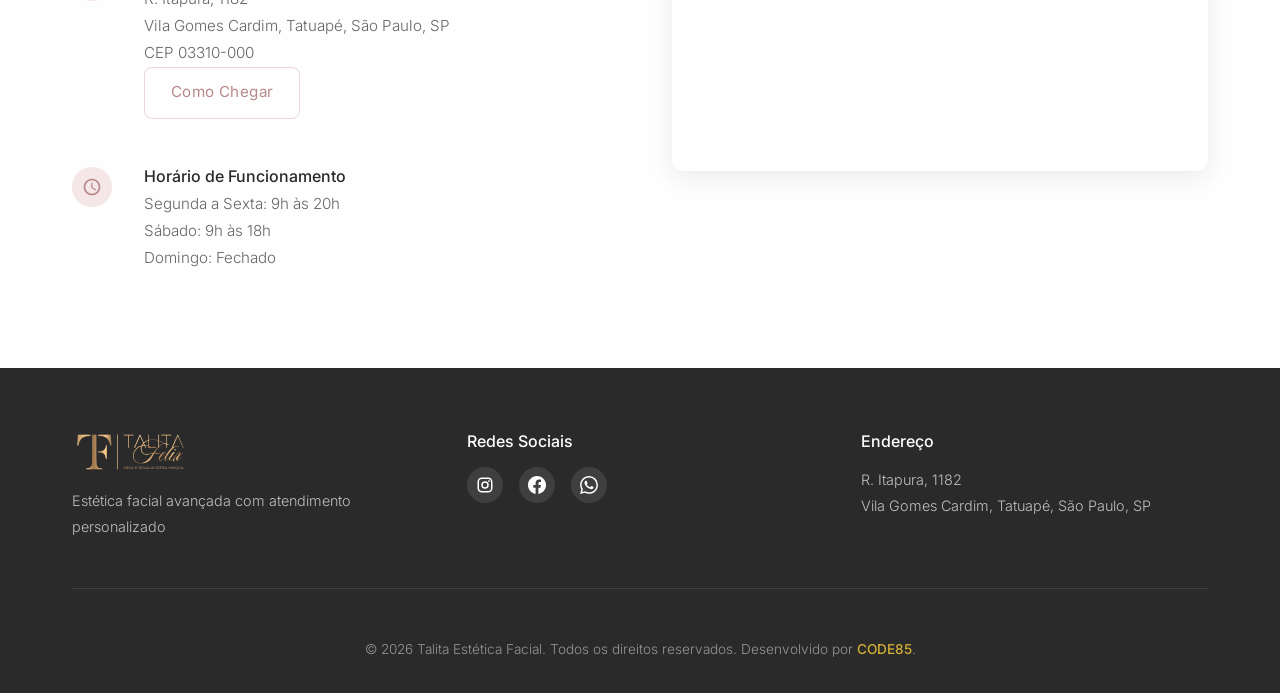
==== commit ef7d87b2: "Fix floating promo dismiss scope and landing asset paths Use per-path sessionStorage for the promo c" ====
--- a/docs/index.html
+++ b/docs/index.html
@@ -475,7 +475,7 @@
             </div>
         </div>
     </div>
-    <script defer src="script.js?v=24"></script>
+    <script defer src="script.js?v=25"></script>
 </body>
 
 </html>
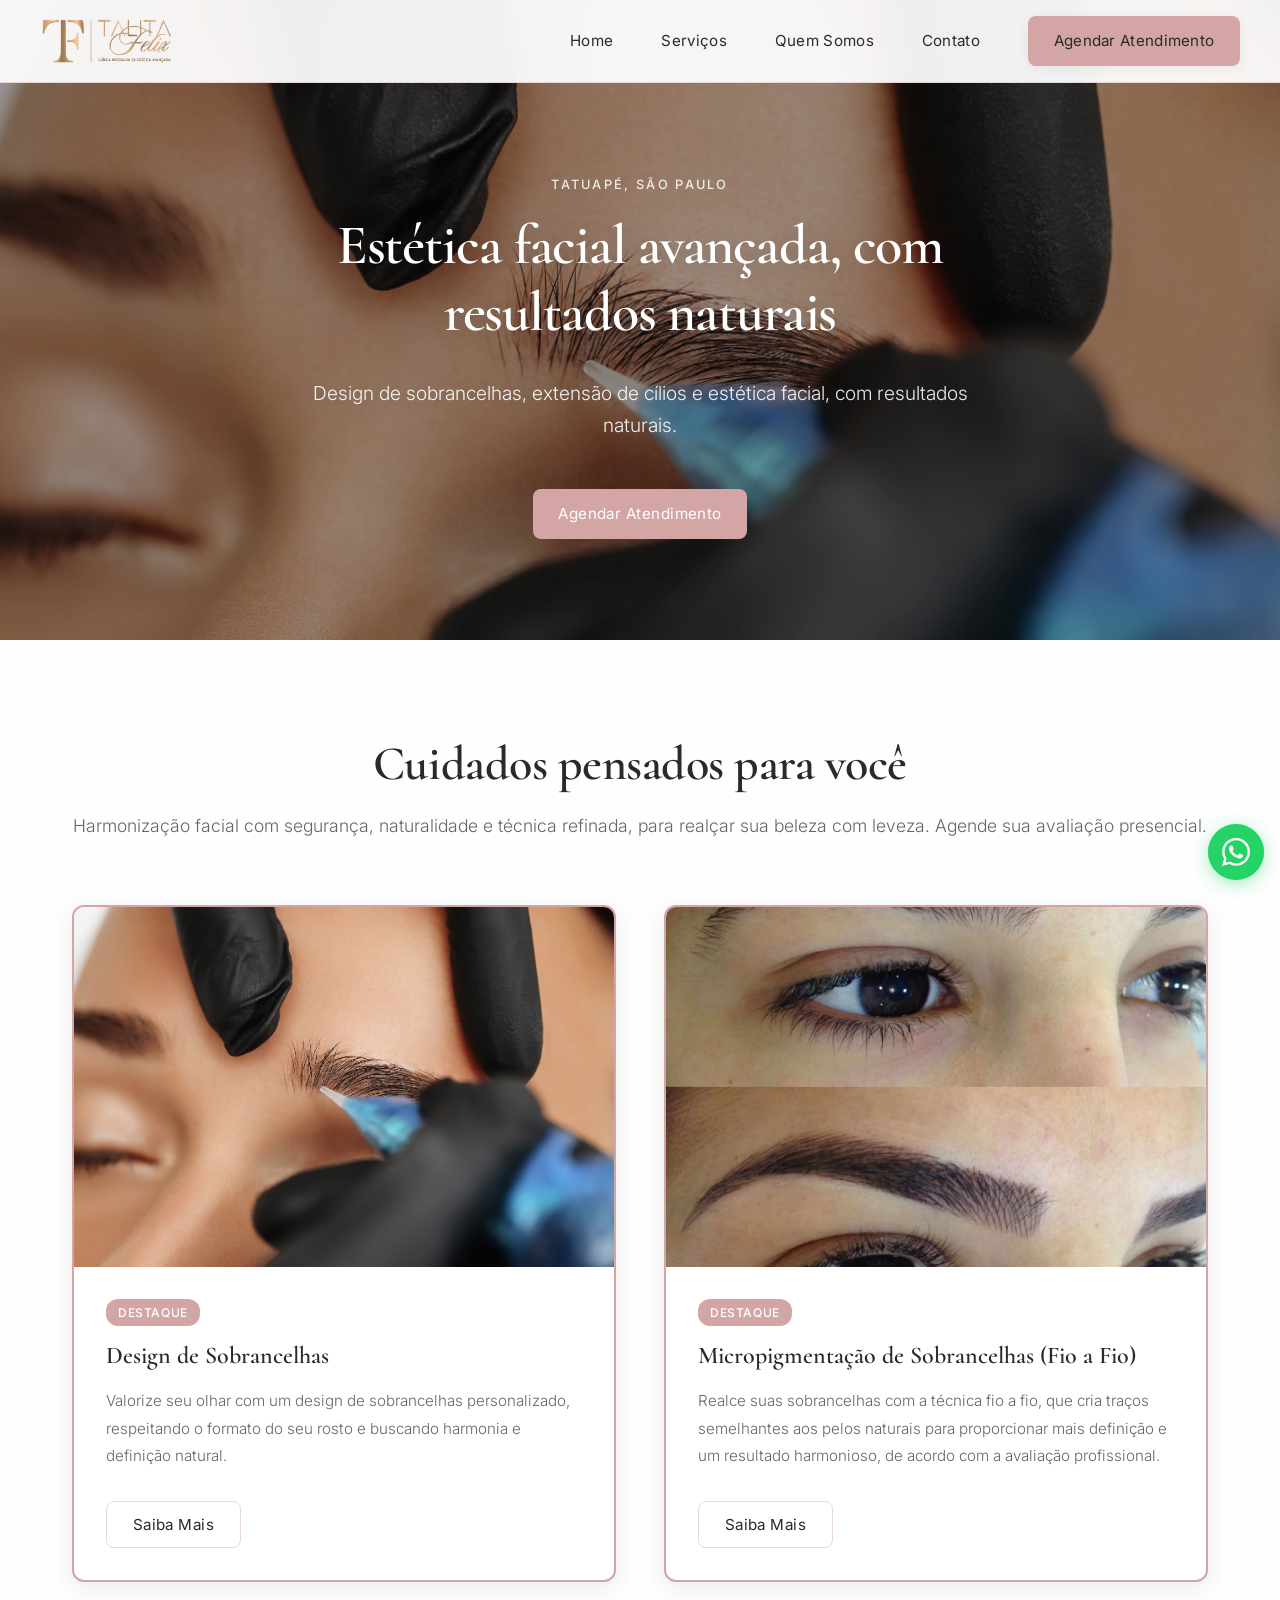
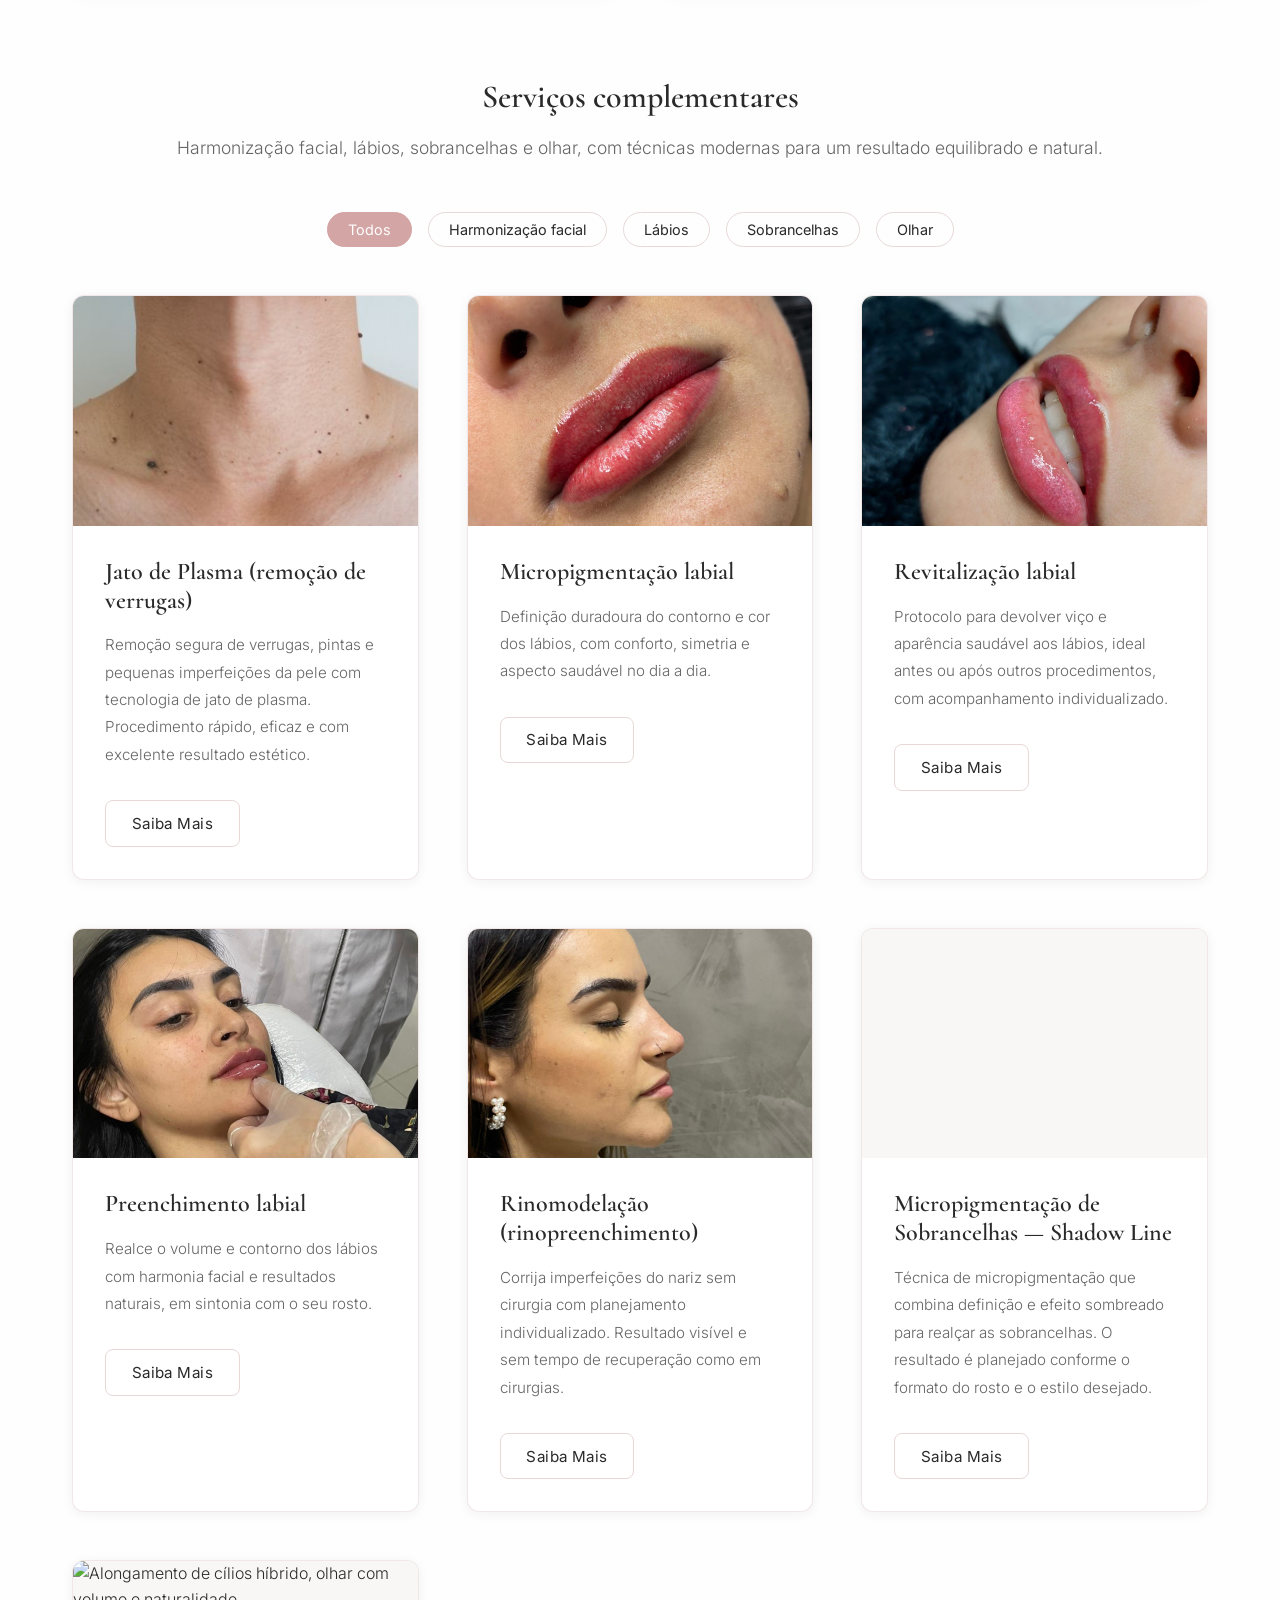
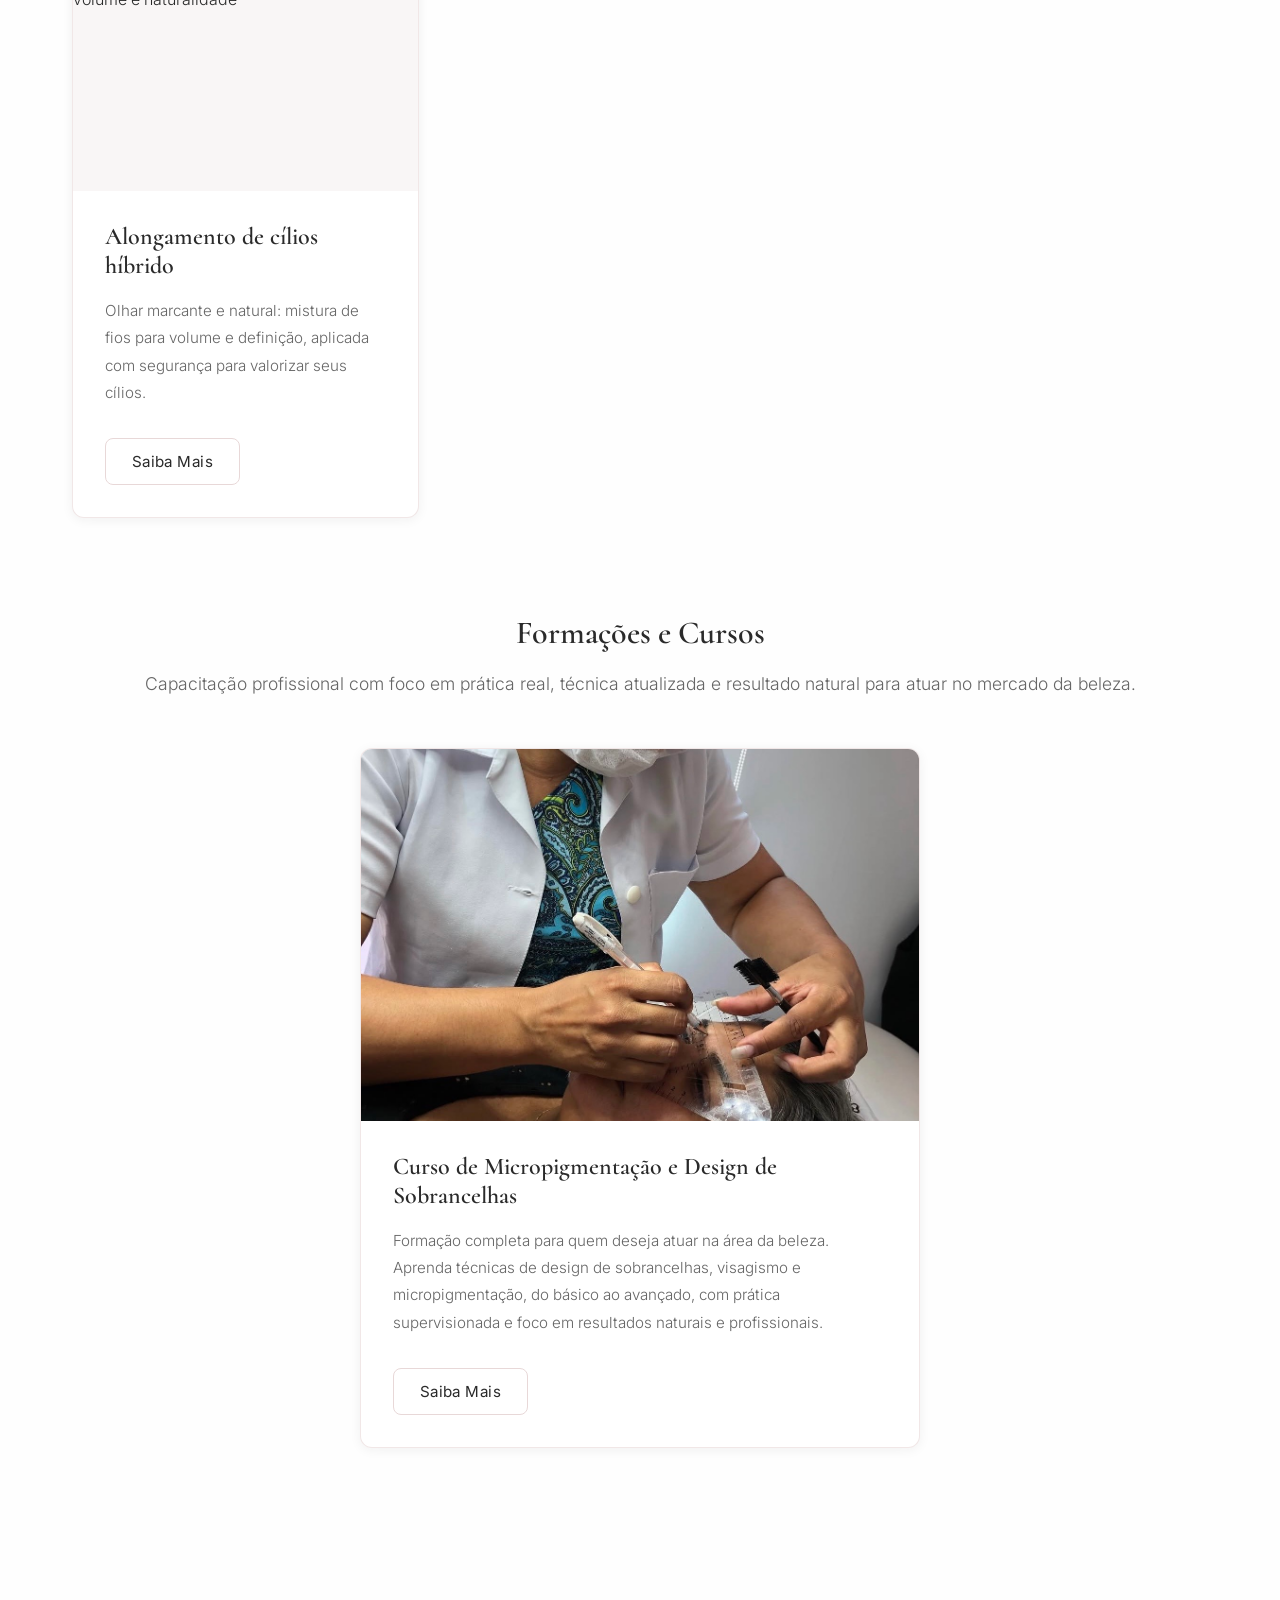
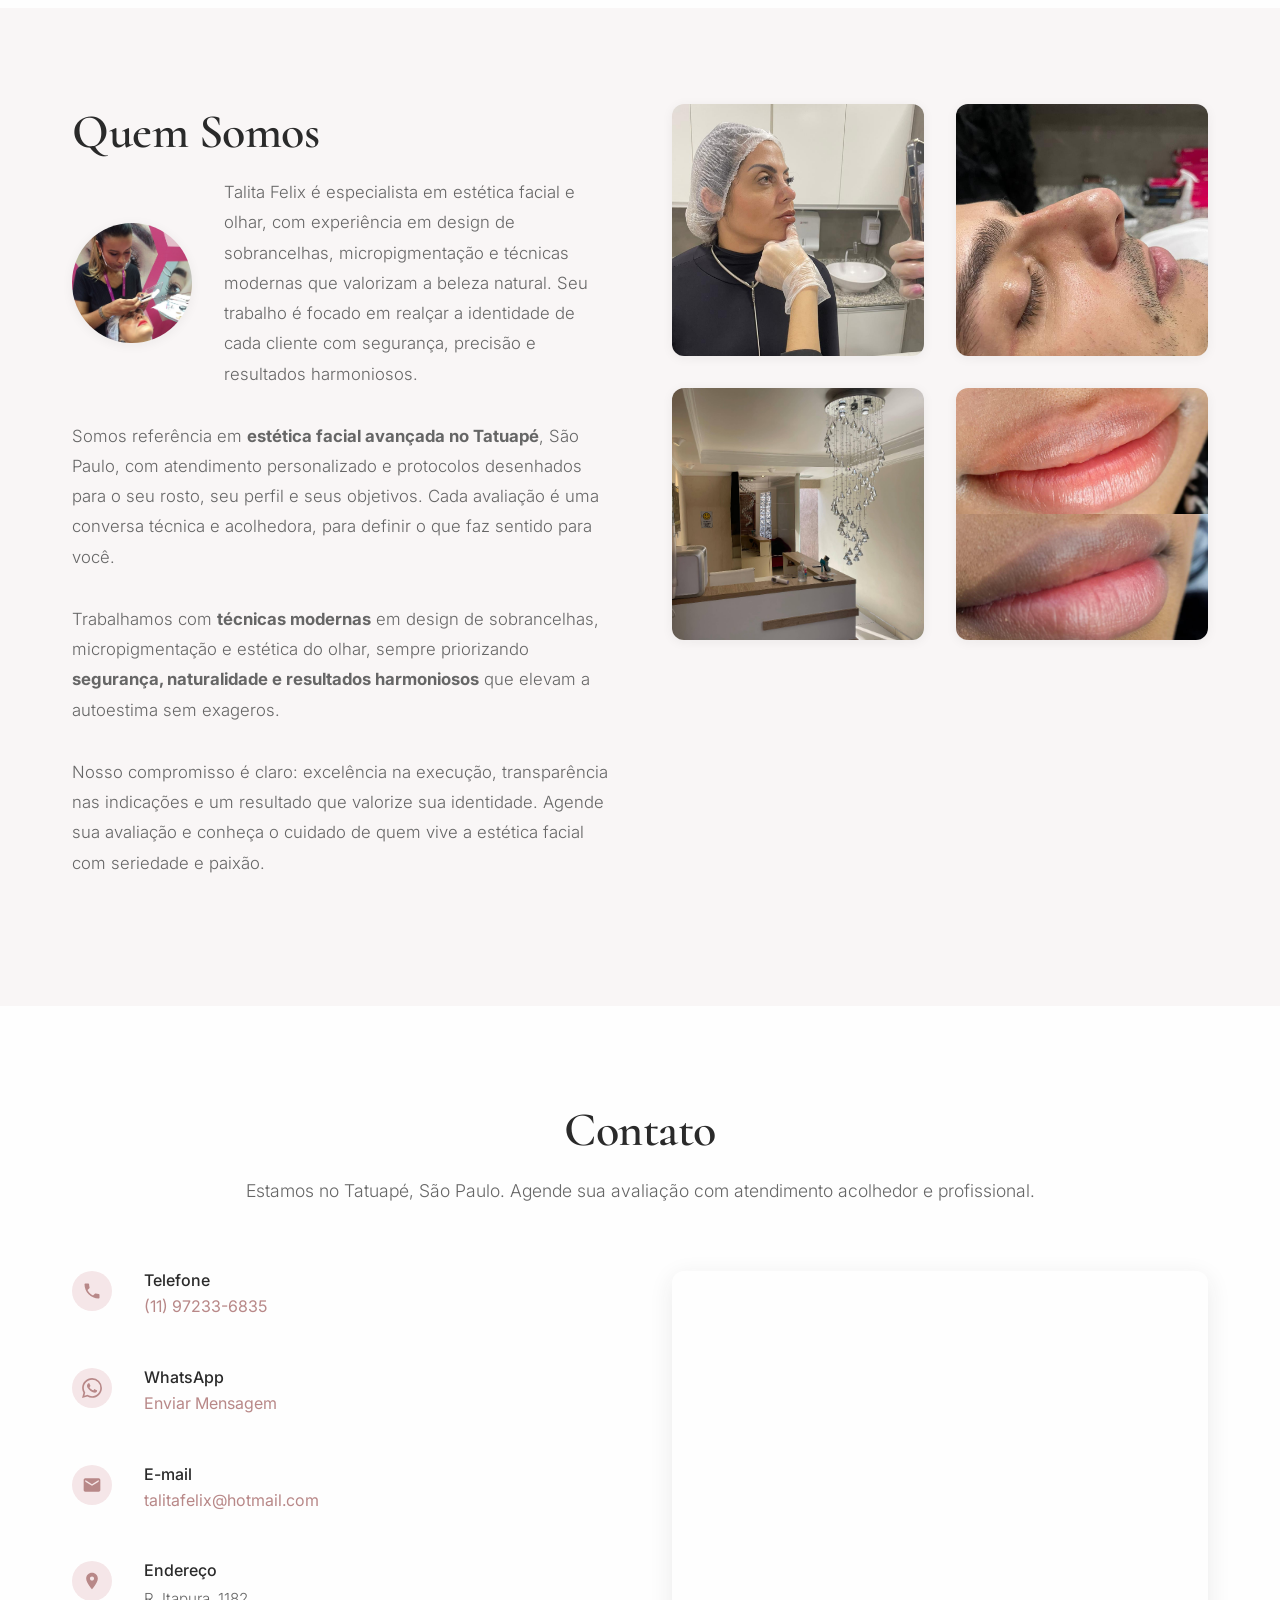
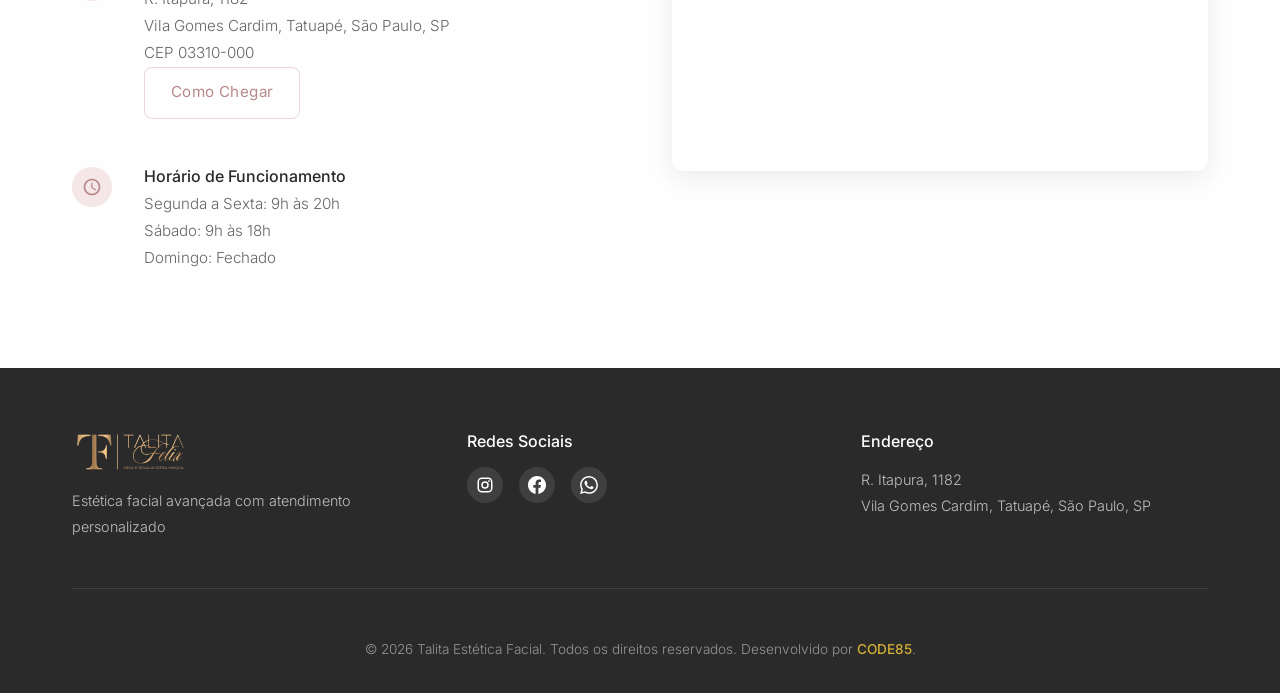
==== commit f8e2769b: "Remove Botox floating promo from home page only Drop the left-side promo markup on index and gate wi" ====
--- a/docs/index.html
+++ b/docs/index.html
@@ -428,17 +428,6 @@
         </div>
     </footer>
 
-    <aside class="floating-promo" id="floatingPromo" hidden aria-hidden="true">
-        <button type="button" class="floating-promo__dismiss" id="floatingPromoDismiss"
-            aria-label="Fechar oferta promocional">&times;</button>
-        <a href="https://wa.me/5511972336835?text=Ol%C3%A1%21%20Gostaria%20de%20agendar%20um%20atendimento%20para%20Bot.ox."
-            class="floating-promo__action" id="floatingPromoLink" target="_blank" rel="noopener noreferrer"
-            aria-label="Abrir conversa no WhatsApp sobre esta oferta">
-            <img src="img/floating-promo.png?v=2" alt="" width="1024" height="682" loading="lazy" decoding="async"
-                class="floating-promo__asset">
-        </a>
-    </aside>
-
     <div class="whatsapp-widget" id="whatsappWidget">
         <div class="whatsapp-widget-bubble" id="whatsappBubble" role="dialog" aria-labelledby="whatsappBubbleTitle"
             aria-describedby="whatsappBubbleDesc" aria-hidden="true" hidden>
@@ -475,7 +464,7 @@
             </div>
         </div>
     </div>
-    <script defer src="script.js?v=25"></script>
+    <script defer src="script.js?v=26"></script>
 </body>
 
 </html>
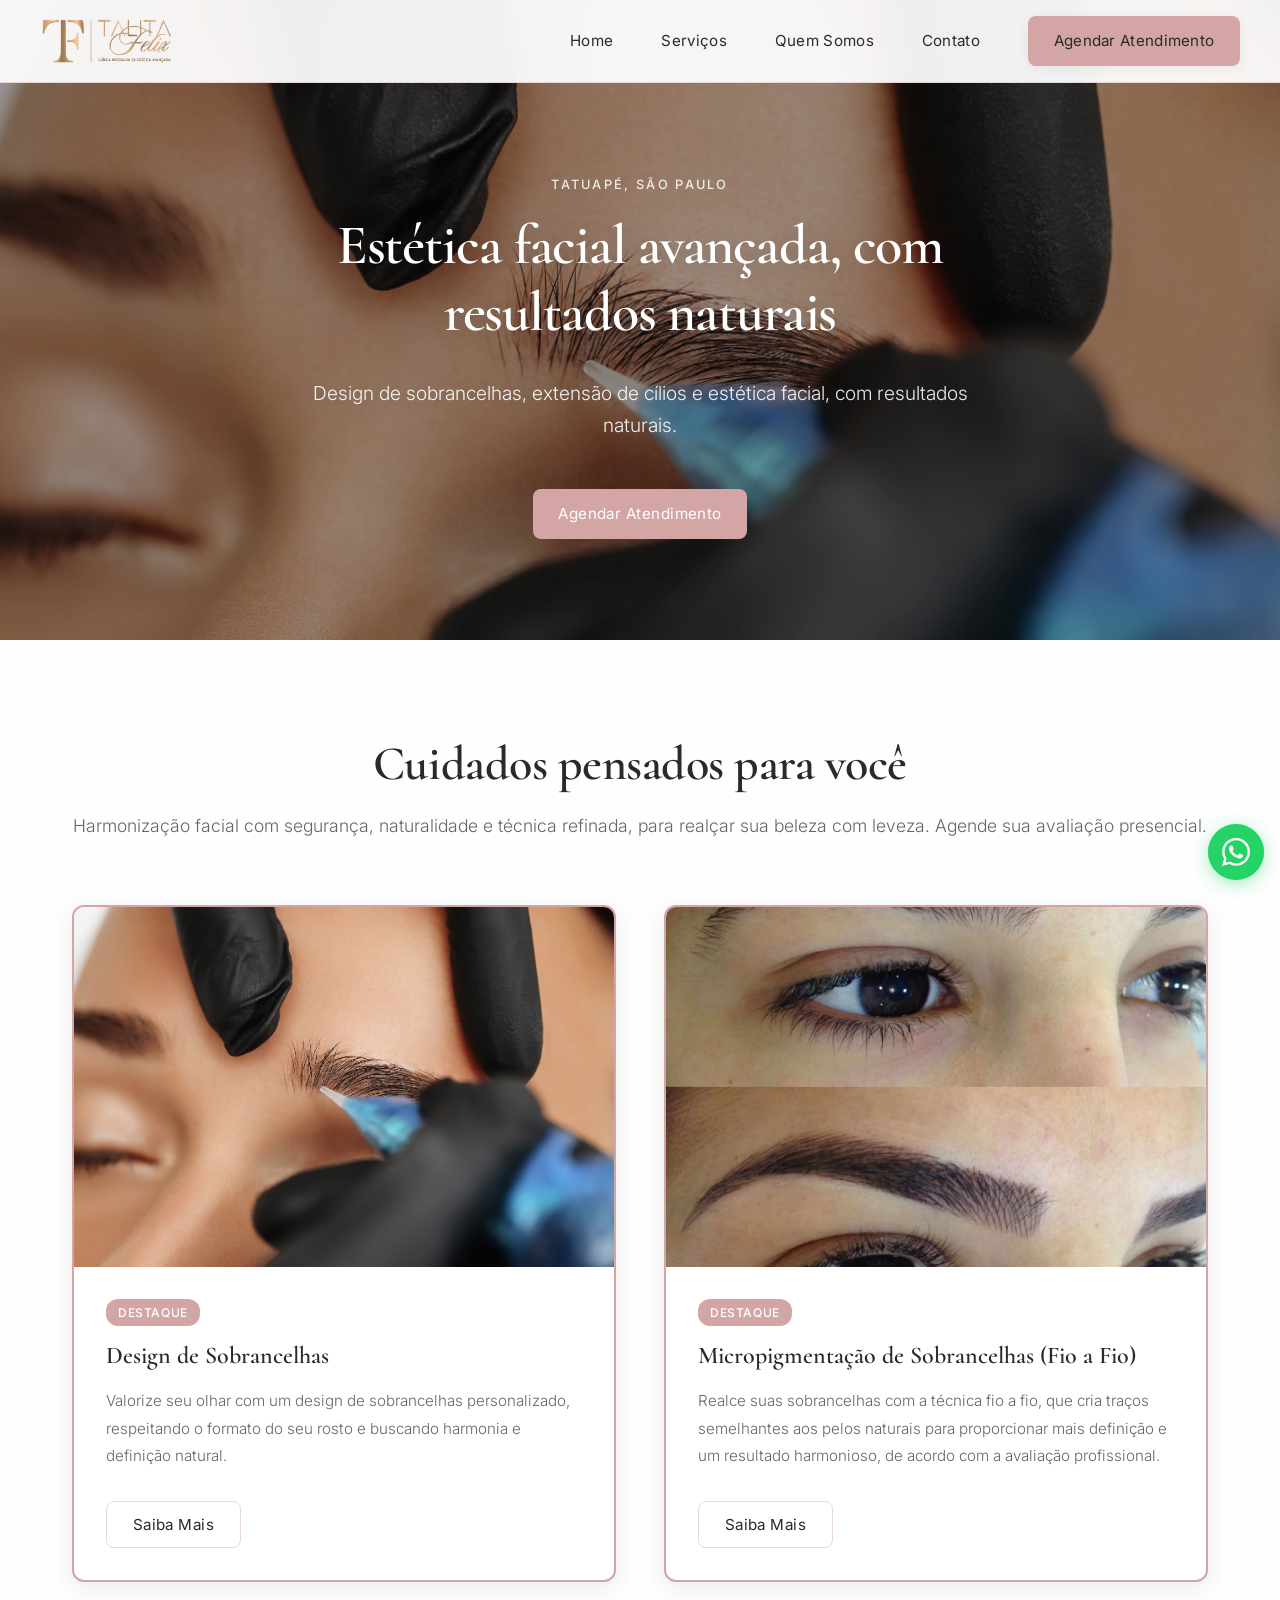
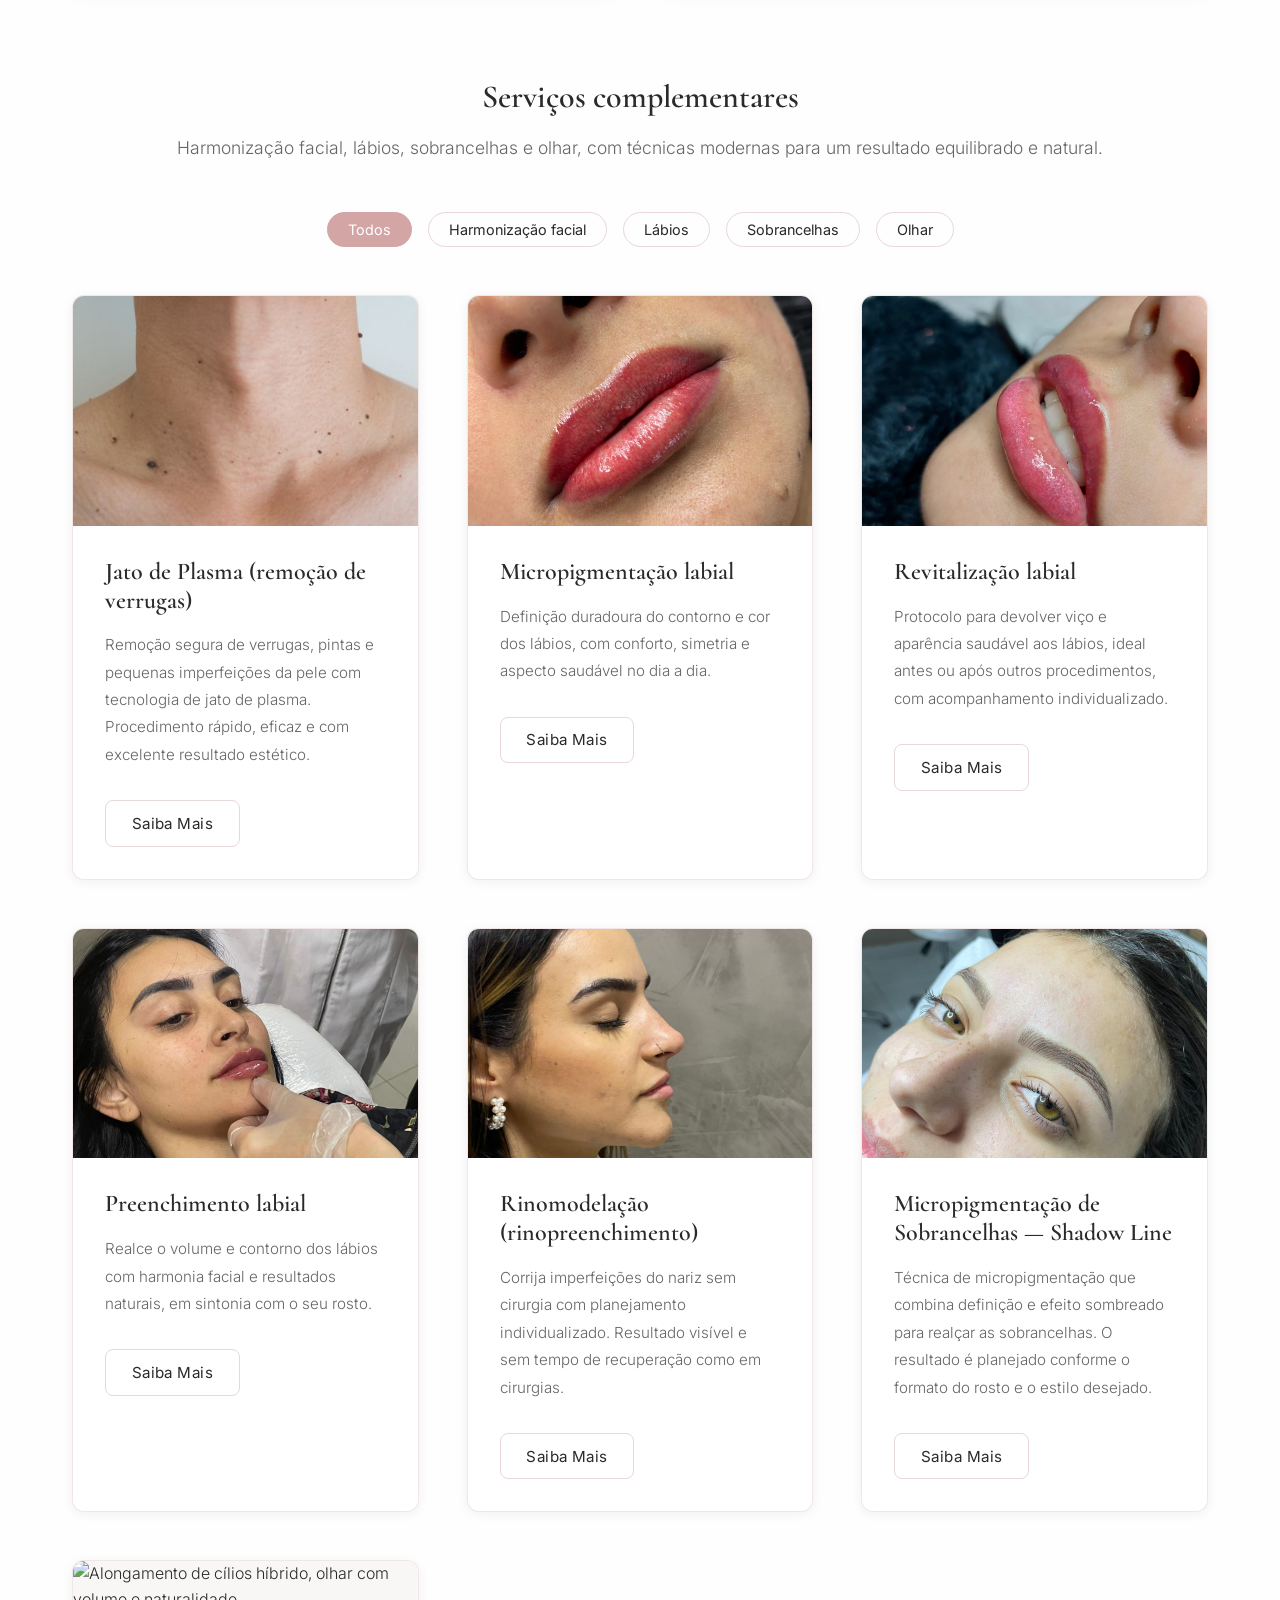
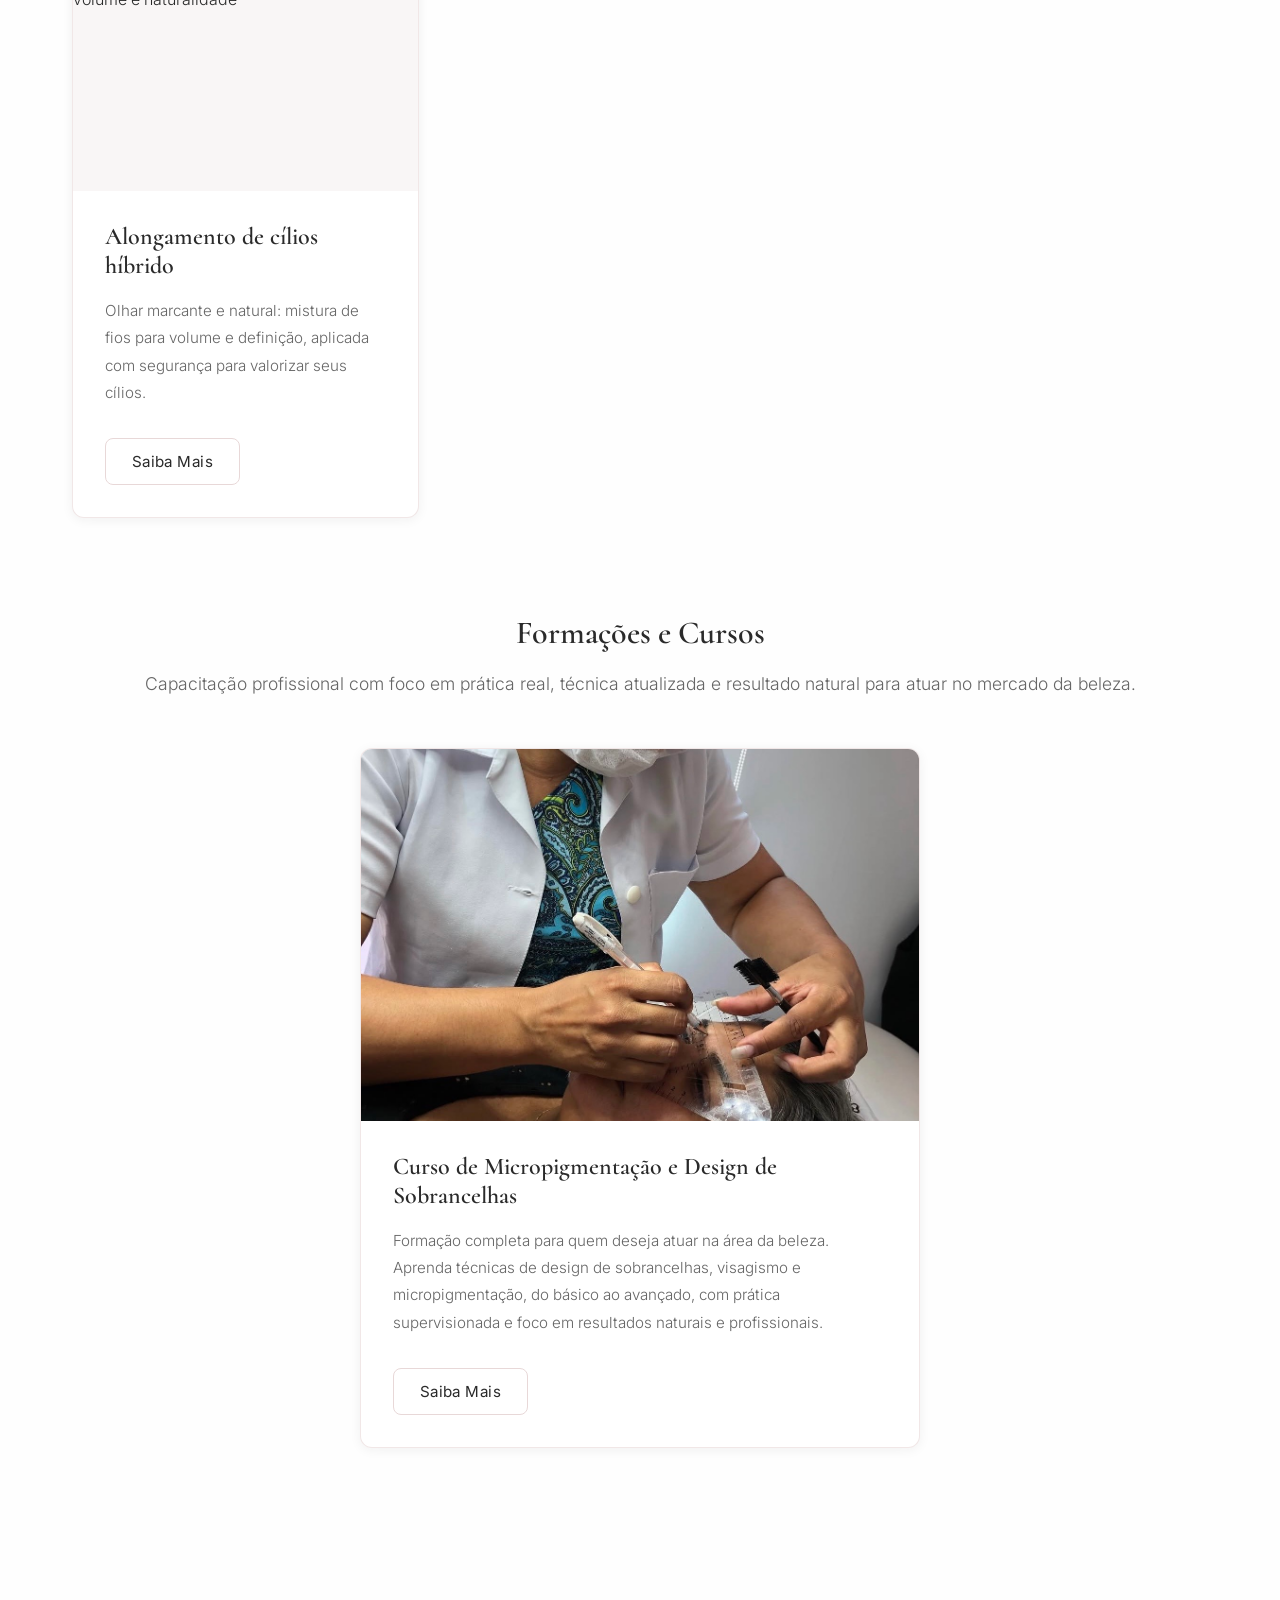
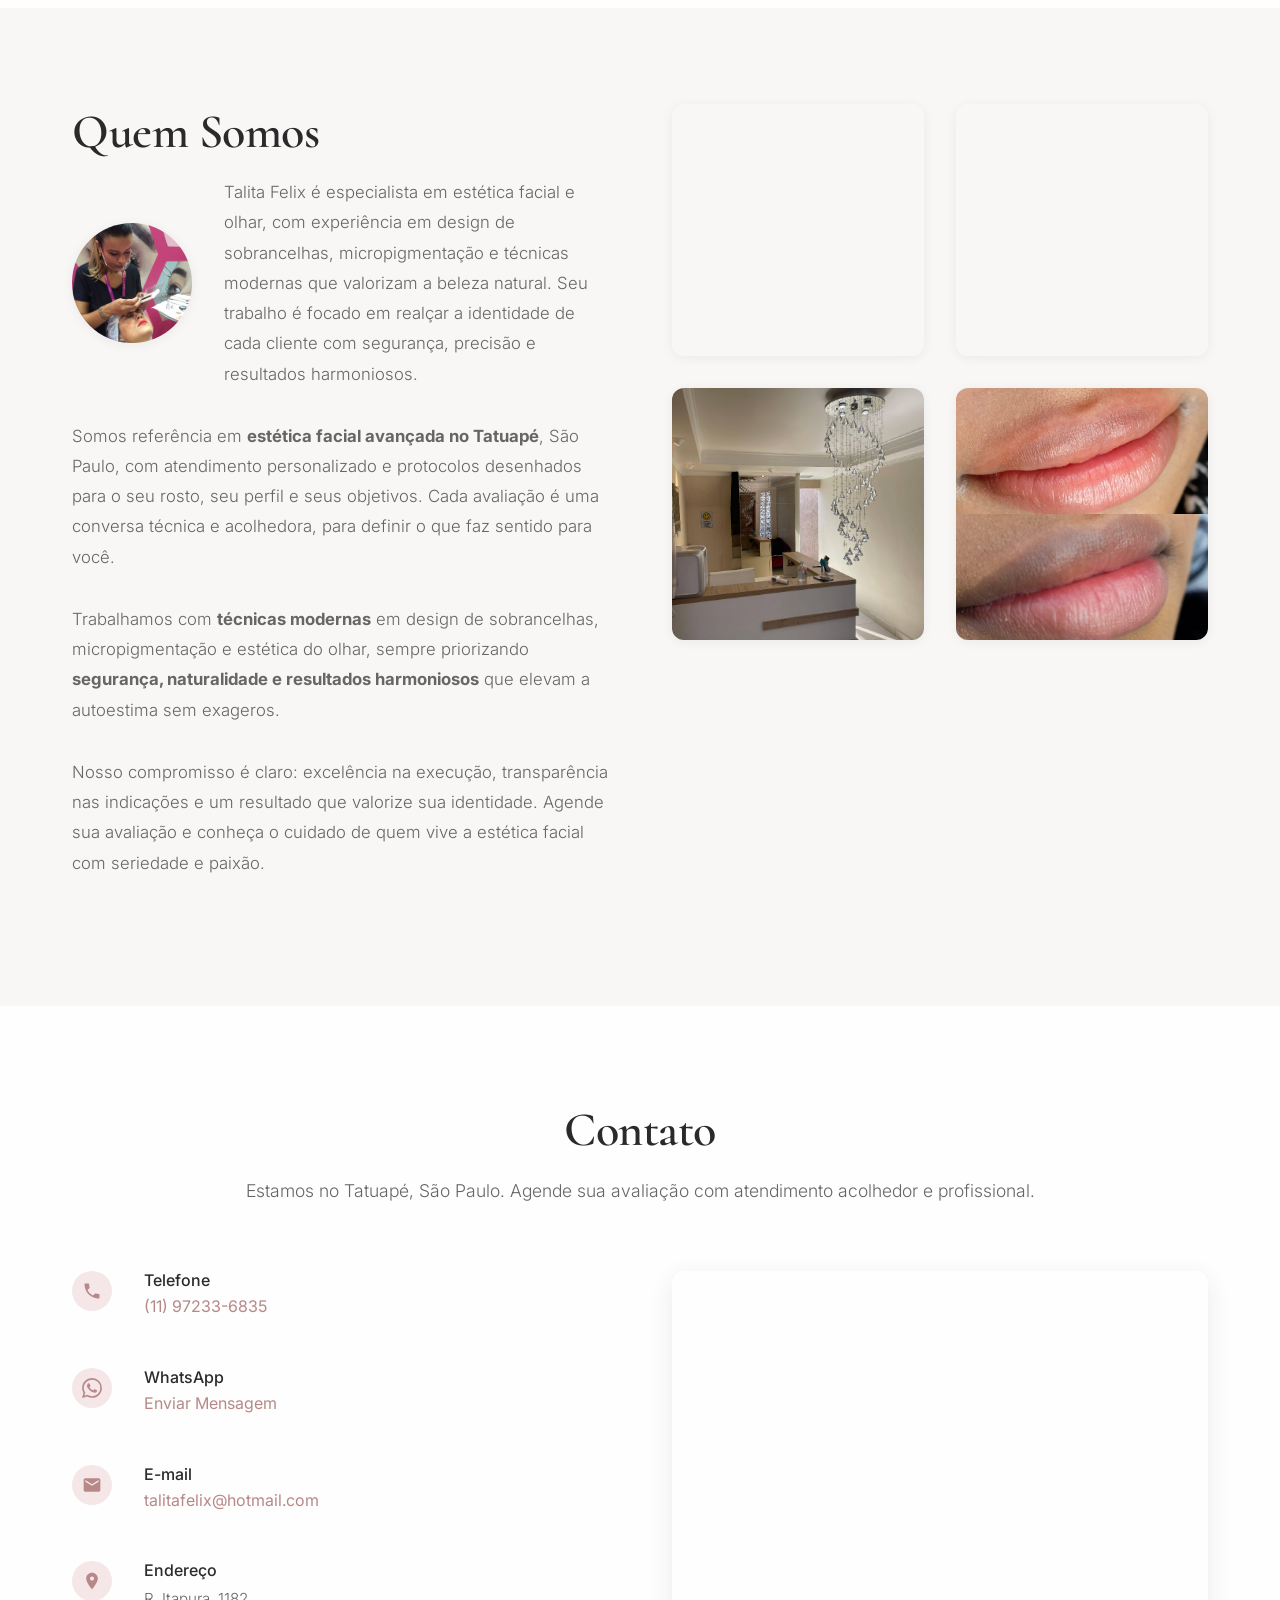
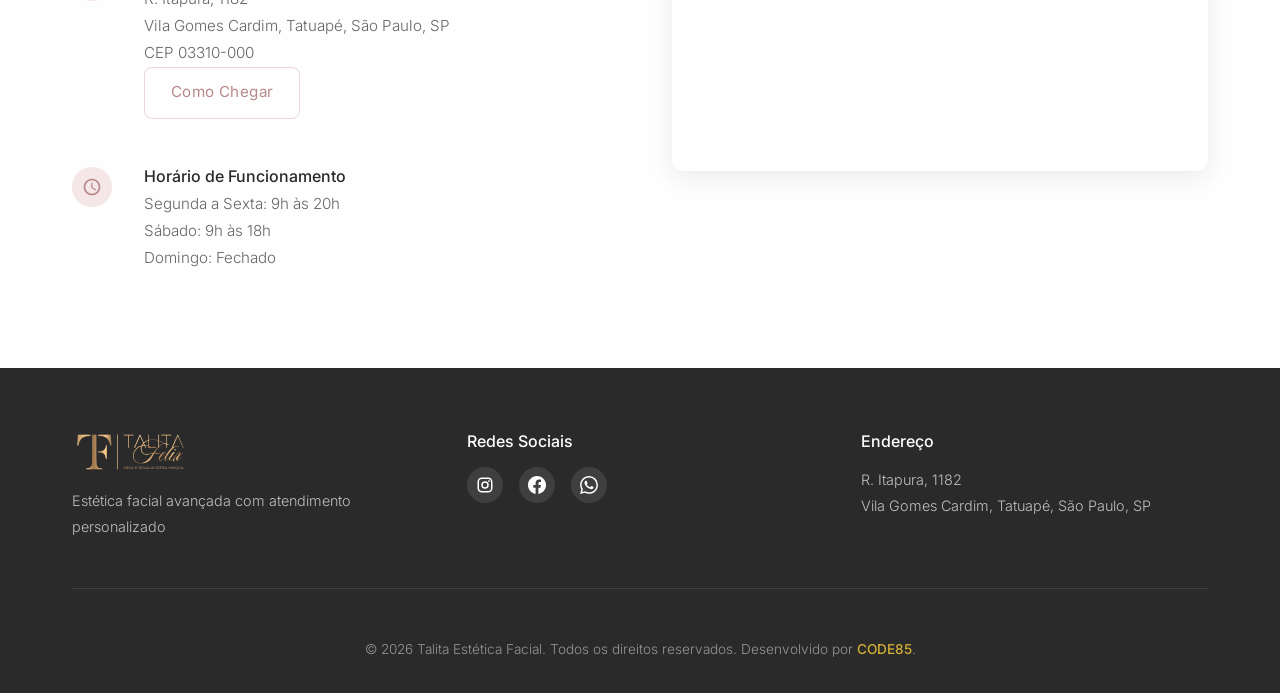
==== commit be77d9da: "Add preenchimento labial landing with optimized WebP imagery Replace the linhas de expressão route w" ====
--- a/docs/index.html
+++ b/docs/index.html
@@ -464,7 +464,7 @@
             </div>
         </div>
     </div>
-    <script defer src="script.js?v=26"></script>
+    <script defer src="script.js?v=27"></script>
 </body>
 
 </html>
--- a/docs/styles.css
+++ b/docs/styles.css
@@ -1408,8 +1408,9 @@
   }
 }
 
-/* Landing: linhas de expressão */
-.page-linhas-expressao .landing-hero {
+/* Landing pages */
+.page-linhas-expressao .landing-hero,
+.page-preenchimento-labial .landing-hero {
   padding: calc(var(--header-h) + 48px) 0 64px;
   background: linear-gradient(180deg, var(--color-bg-soft, #faf8f6) 0%, var(--color-bg, #fff) 100%);
 }
@@ -1425,8 +1426,17 @@
   font-size: 1.125rem;
   line-height: 1.65;
   color: var(--color-text-muted, #5c5c5c);
-  margin: 16px 0 28px;
+  margin: 12px 0 28px;
   max-width: 36rem;
+}
+
+.landing-subtitle {
+  font-family: var(--font-heading, 'Cormorant', serif);
+  font-size: clamp(1.35rem, 2.5vw, 1.75rem);
+  font-weight: 600;
+  color: var(--color-text, #2d2a26);
+  margin: 0 0 8px;
+  line-height: 1.3;
 }
 
 .landing-cta-row {
@@ -1523,6 +1533,90 @@
   margin: 0 auto;
 }
 
+.landing-section-intro {
+  max-width: 640px;
+  margin: 0 auto 32px;
+  text-align: center;
+}
+
+.landing-possibilities {
+  display: grid;
+  grid-template-columns: repeat(3, 1fr);
+  gap: 24px;
+  max-width: 960px;
+  margin: 0 auto;
+}
+
+.landing-possibility-card {
+  background: #fff;
+  border-radius: 12px;
+  padding: 24px;
+  box-shadow: 0 8px 24px rgba(0, 0, 0, 0.06);
+}
+
+.landing-possibility-card h3 {
+  font-family: var(--font-heading, 'Cormorant', serif);
+  font-size: 1.35rem;
+  margin-bottom: 10px;
+}
+
+.landing-possibility-card p {
+  line-height: 1.65;
+  margin: 0;
+  color: var(--color-text-muted, #5c5c5c);
+}
+
+.landing-split {
+  display: grid;
+  grid-template-columns: 1fr 1fr;
+  gap: 40px;
+  align-items: center;
+}
+
+.landing-split--reverse .landing-split-copy {
+  order: 2;
+}
+
+.landing-split--reverse .landing-split-media {
+  order: 1;
+}
+
+.landing-split-media {
+  margin: 0;
+  border-radius: 12px;
+  overflow: hidden;
+  box-shadow: 0 8px 28px rgba(0, 0, 0, 0.08);
+}
+
+.landing-split-media img {
+  display: block;
+  width: 100%;
+  height: auto;
+}
+
+.landing-section-figure {
+  max-width: 720px;
+  margin: 40px auto 0;
+  border-radius: 12px;
+  overflow: hidden;
+  box-shadow: 0 8px 28px rgba(0, 0, 0, 0.08);
+}
+
+.landing-section-figure img {
+  display: block;
+  width: 100%;
+  height: auto;
+}
+
+.landing-steps {
+  padding-left: 1.25rem;
+  line-height: 1.7;
+}
+
+.landing-steps li {
+  margin-bottom: 1rem;
+}
+
 @media (max-width: 900px) {
   .landing-hero-grid {
     grid-template-columns: 1fr;
@@ -1536,4 +1630,15 @@
     width: 100%;
     max-width: 320px;
   }
-}
+
+  .landing-possibilities {
+    grid-template-columns: 1fr;
+  }
+
+  .landing-split,
+  .landing-split--reverse .landing-split-copy,
+  .landing-split--reverse .landing-split-media {
+    grid-template-columns: 1fr;
+    order: unset;
+  }
+}
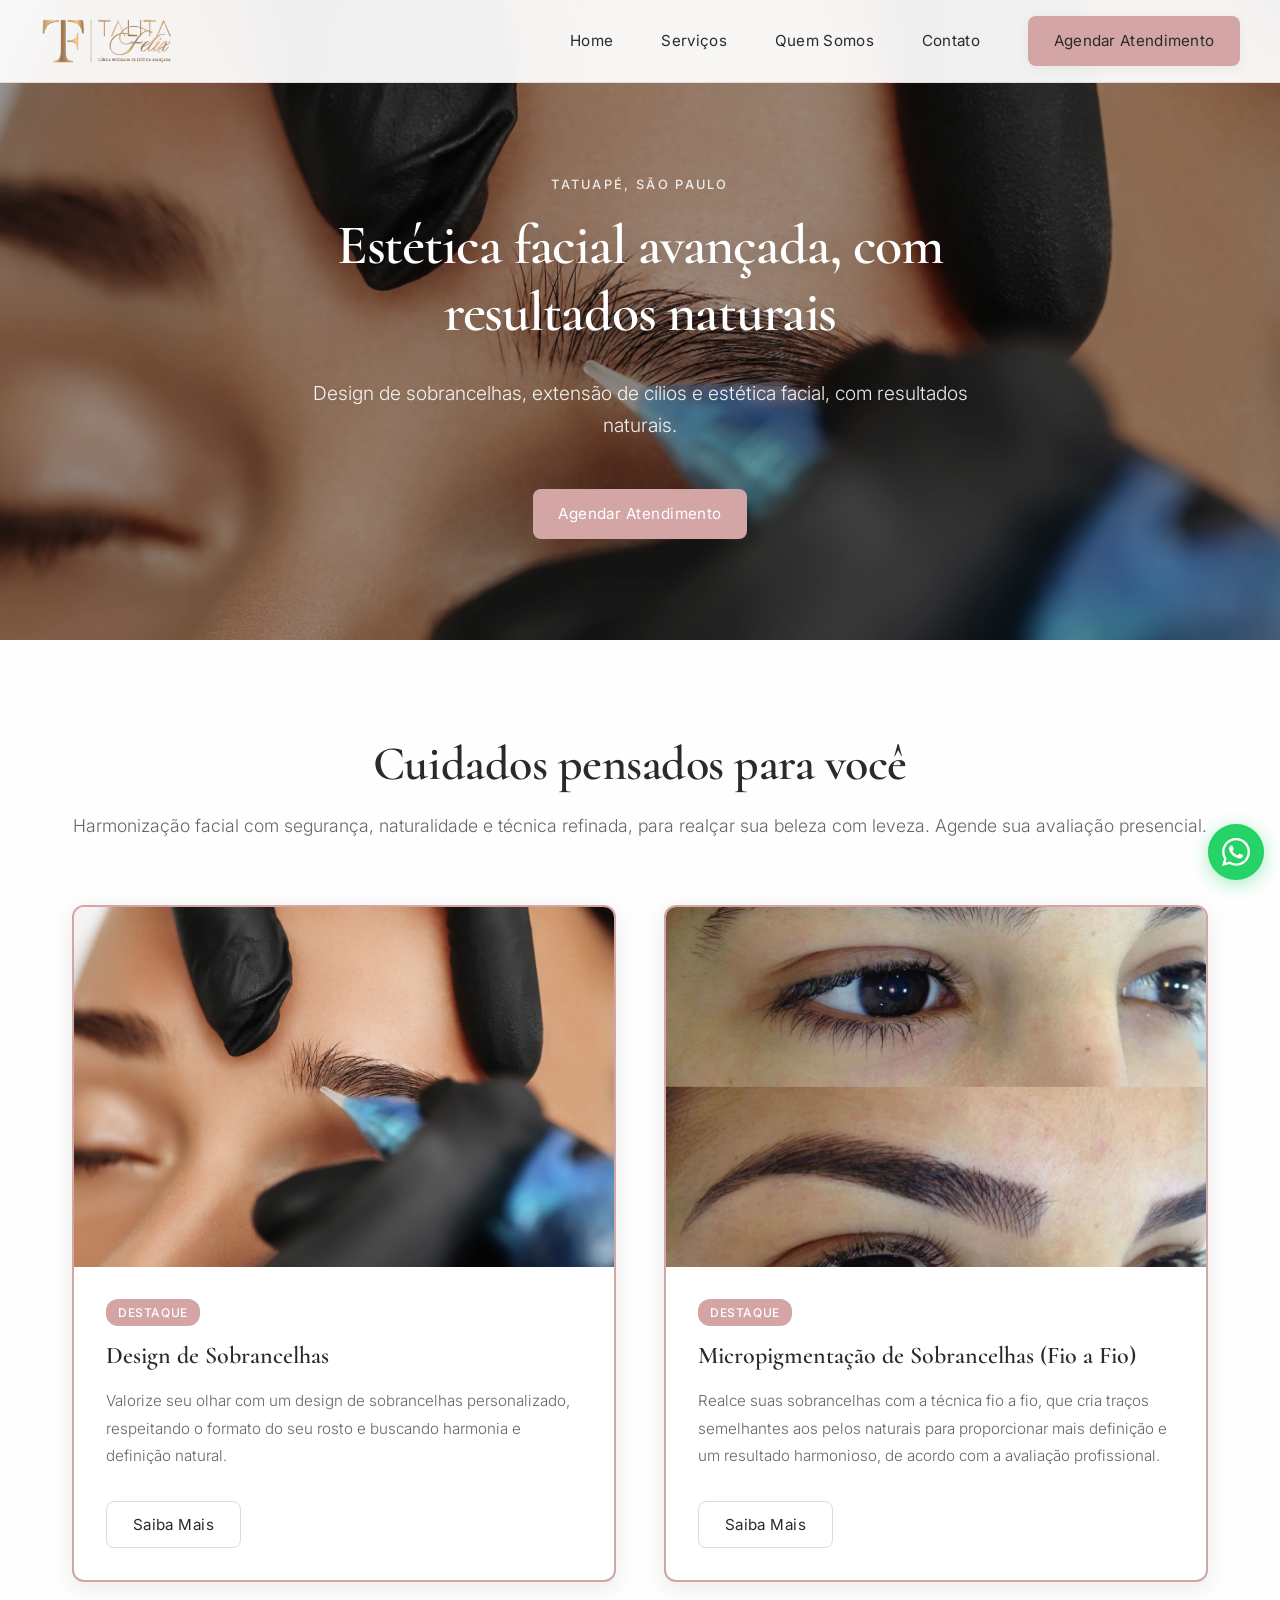
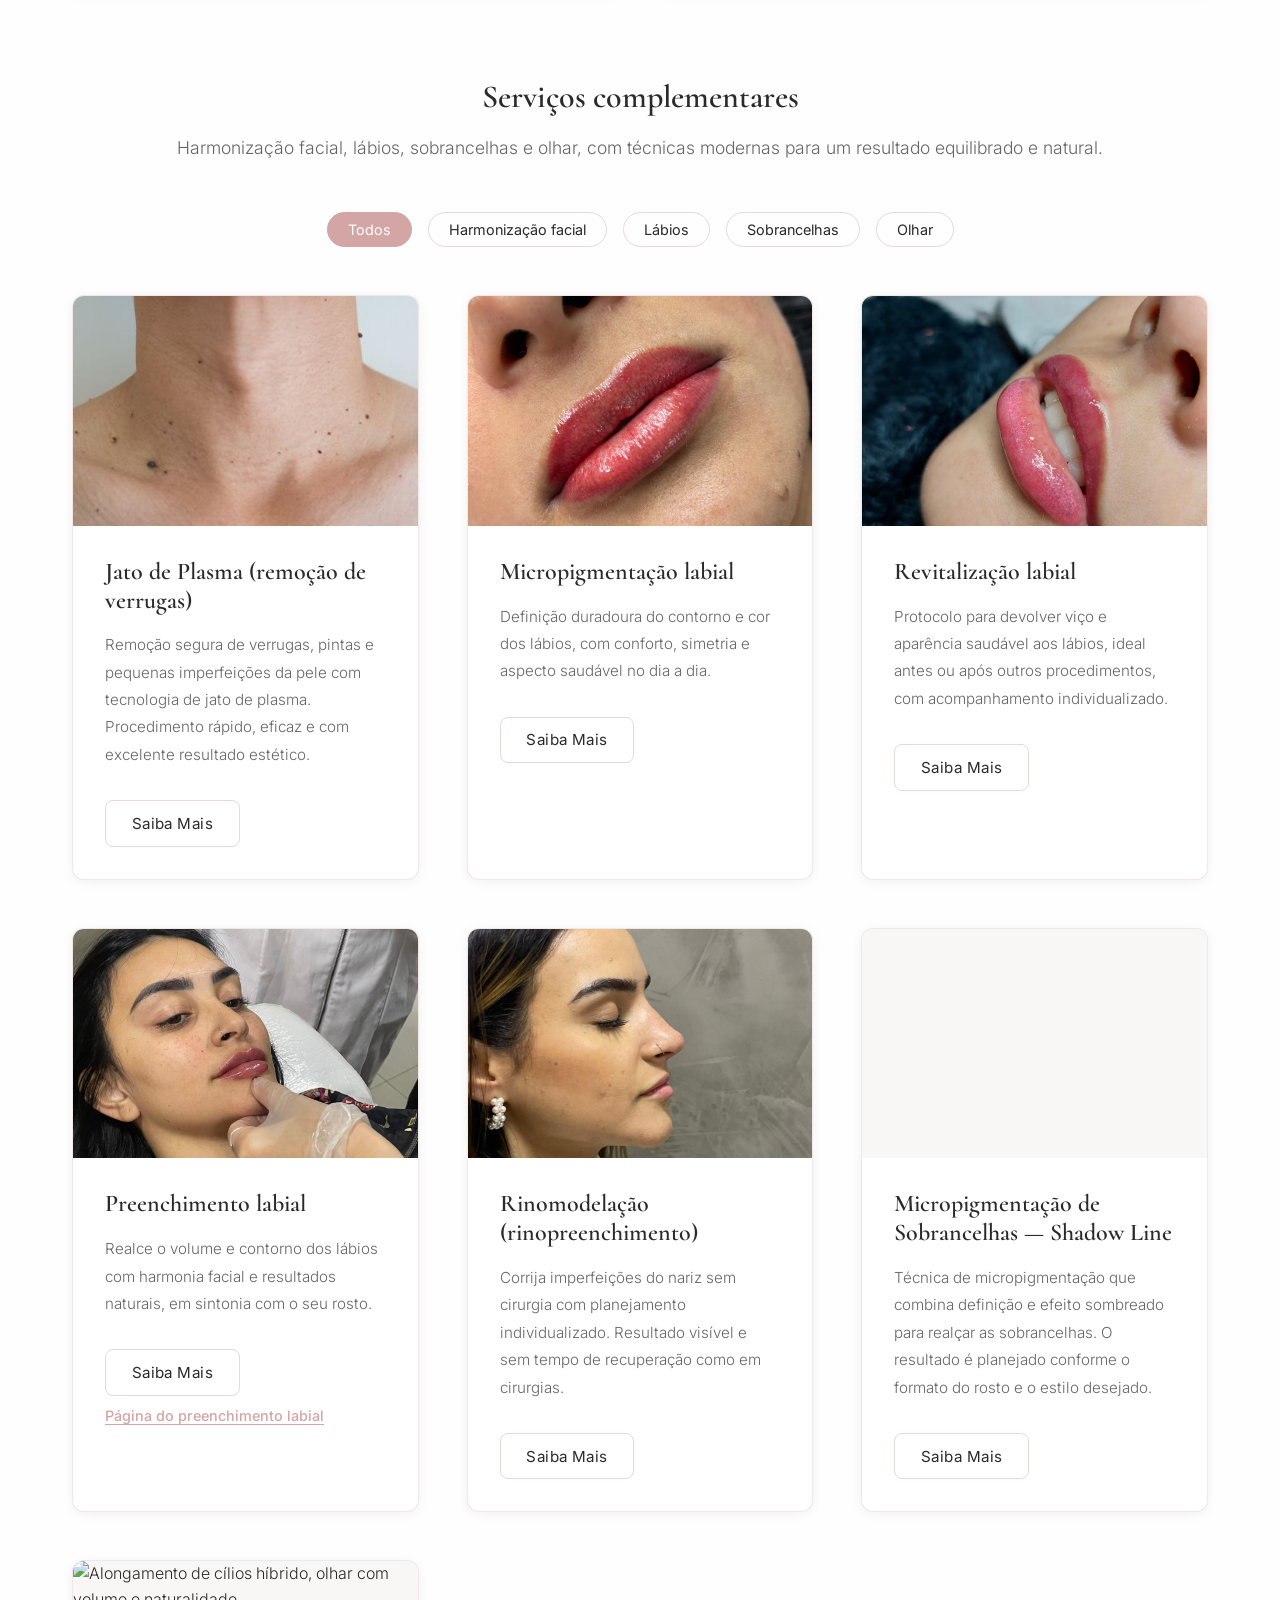
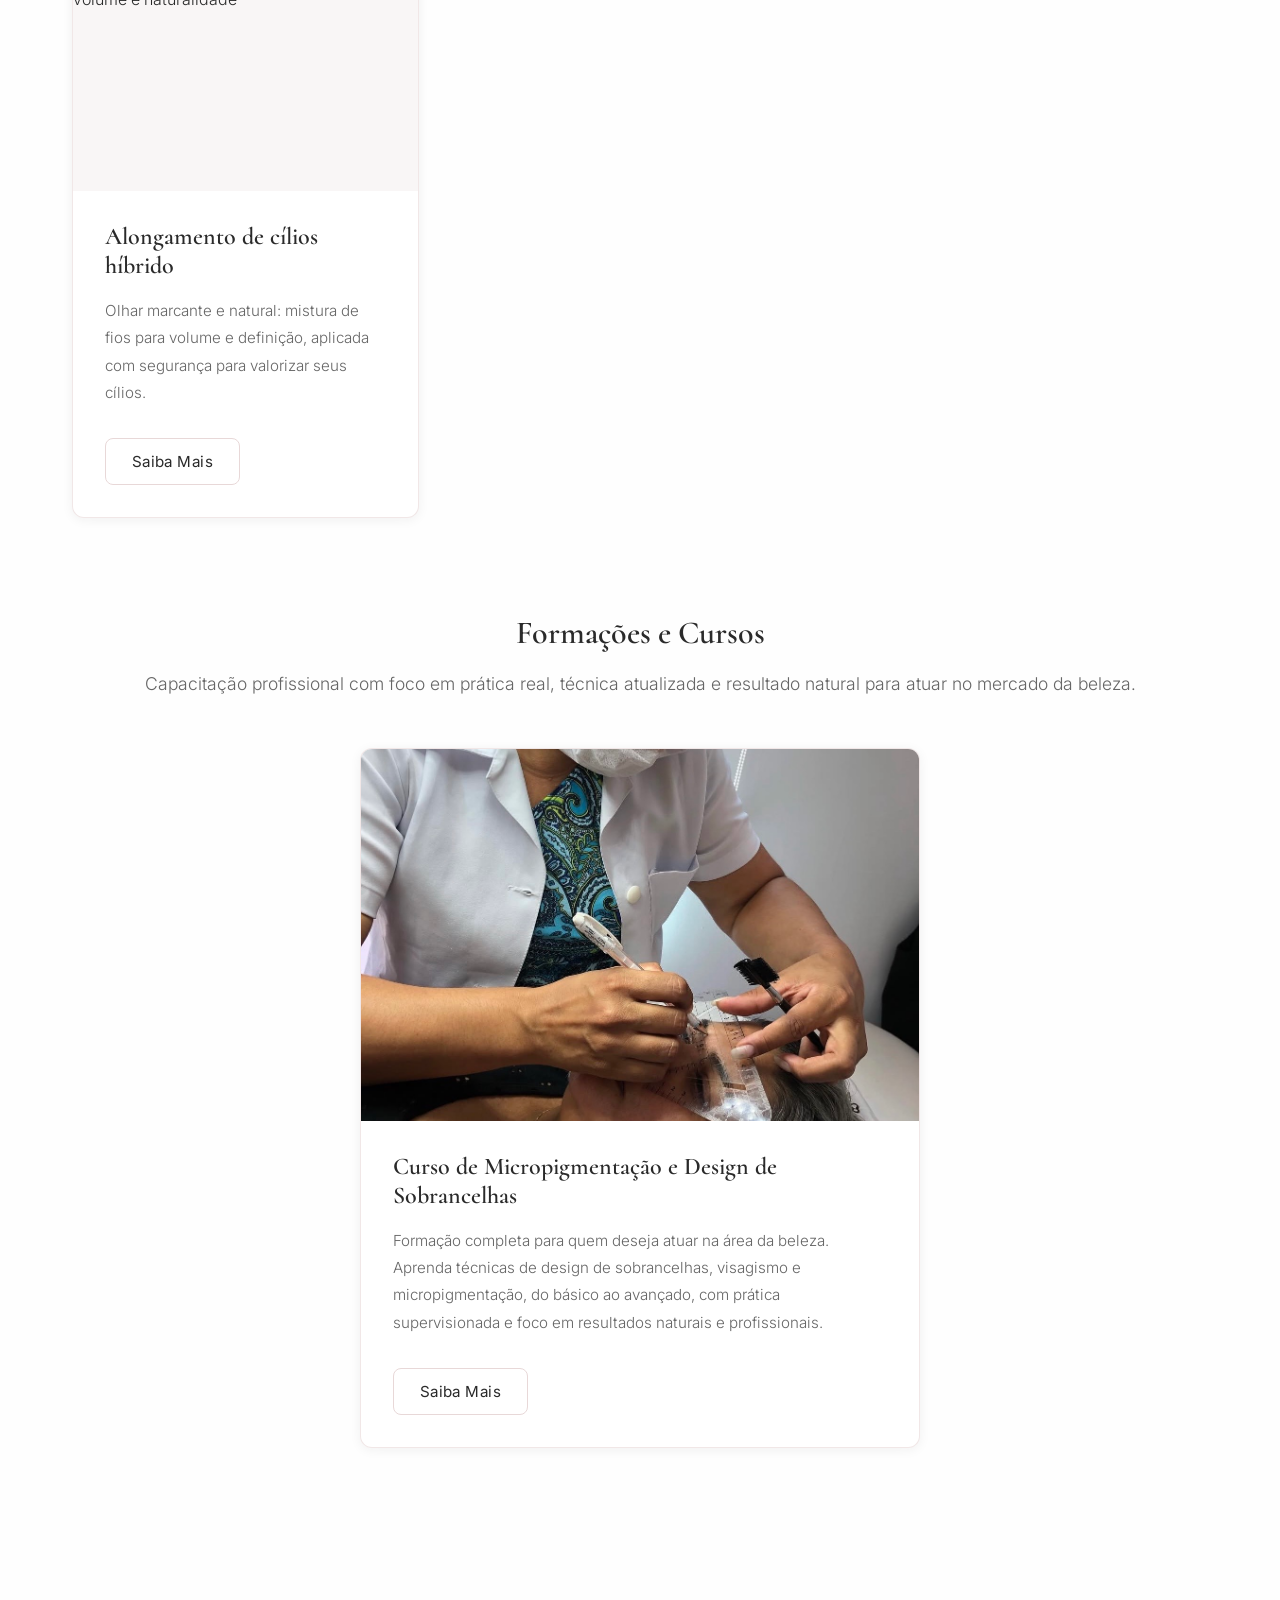
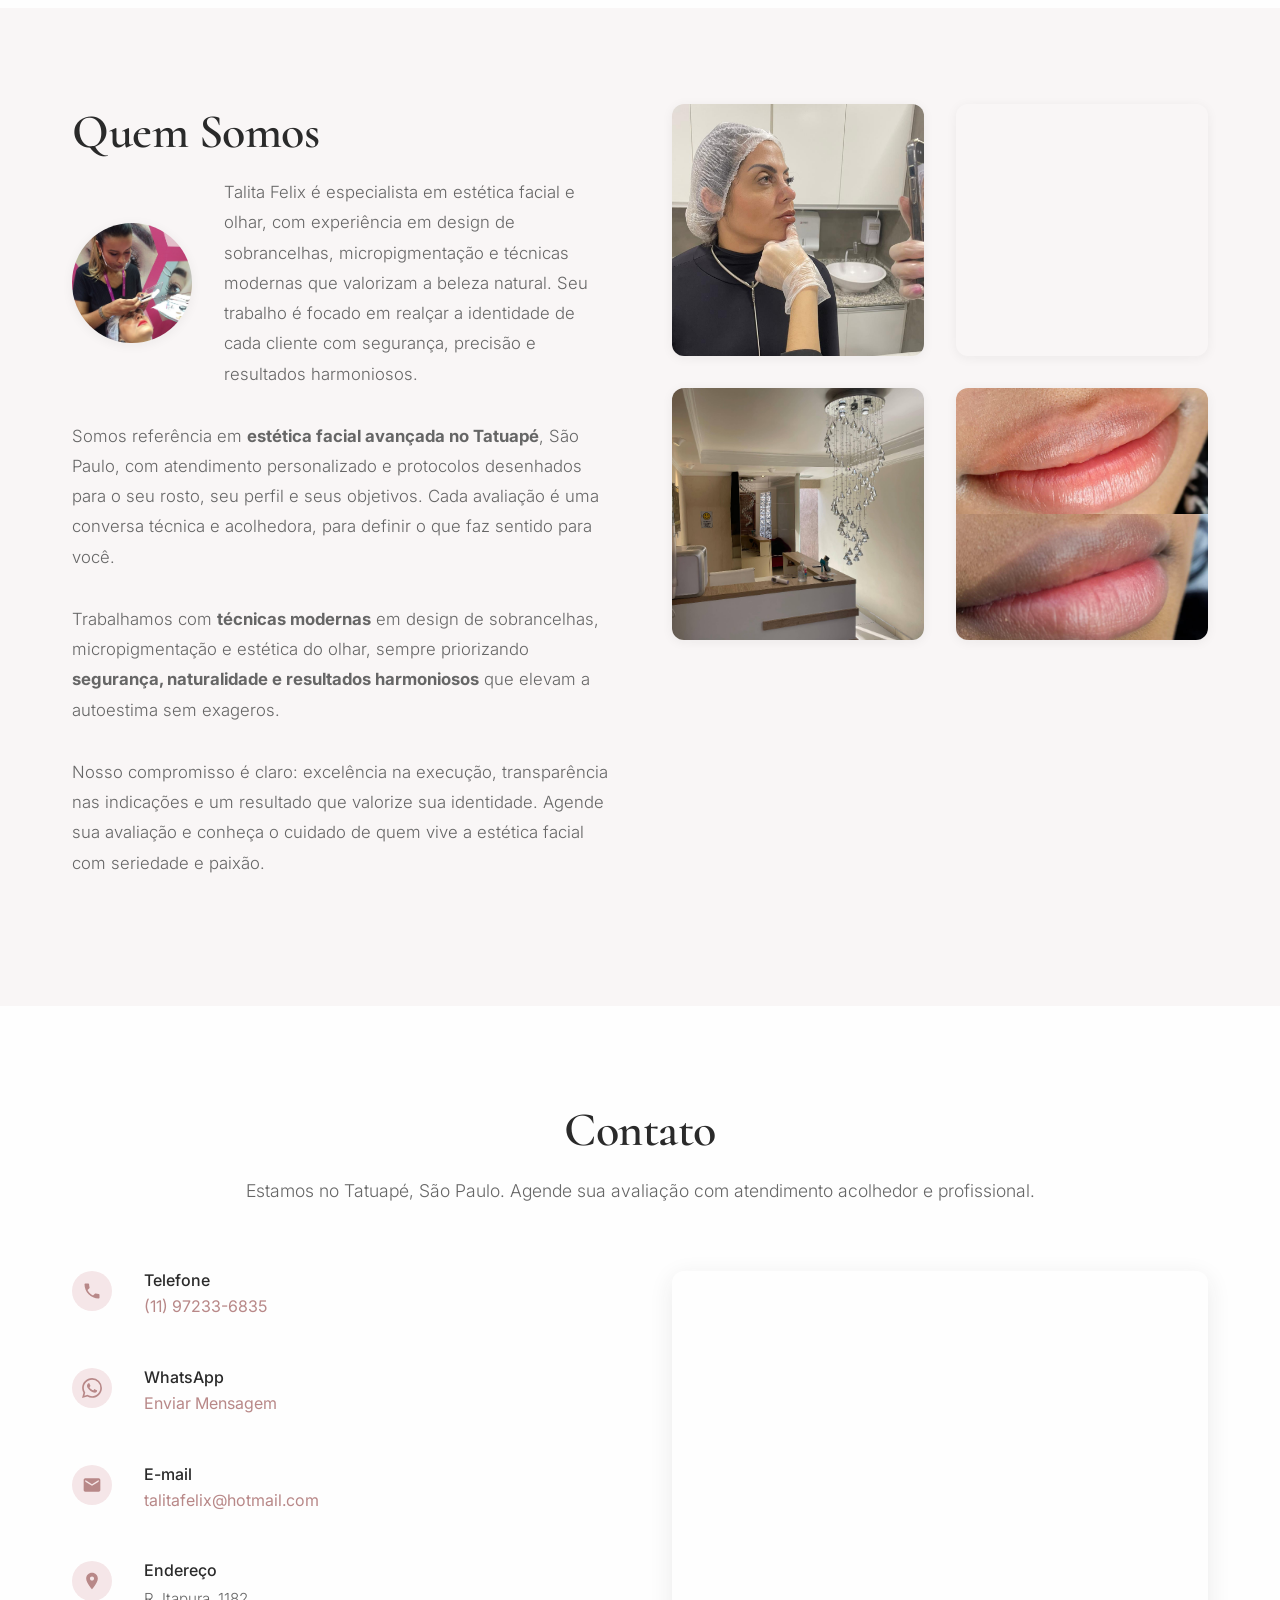
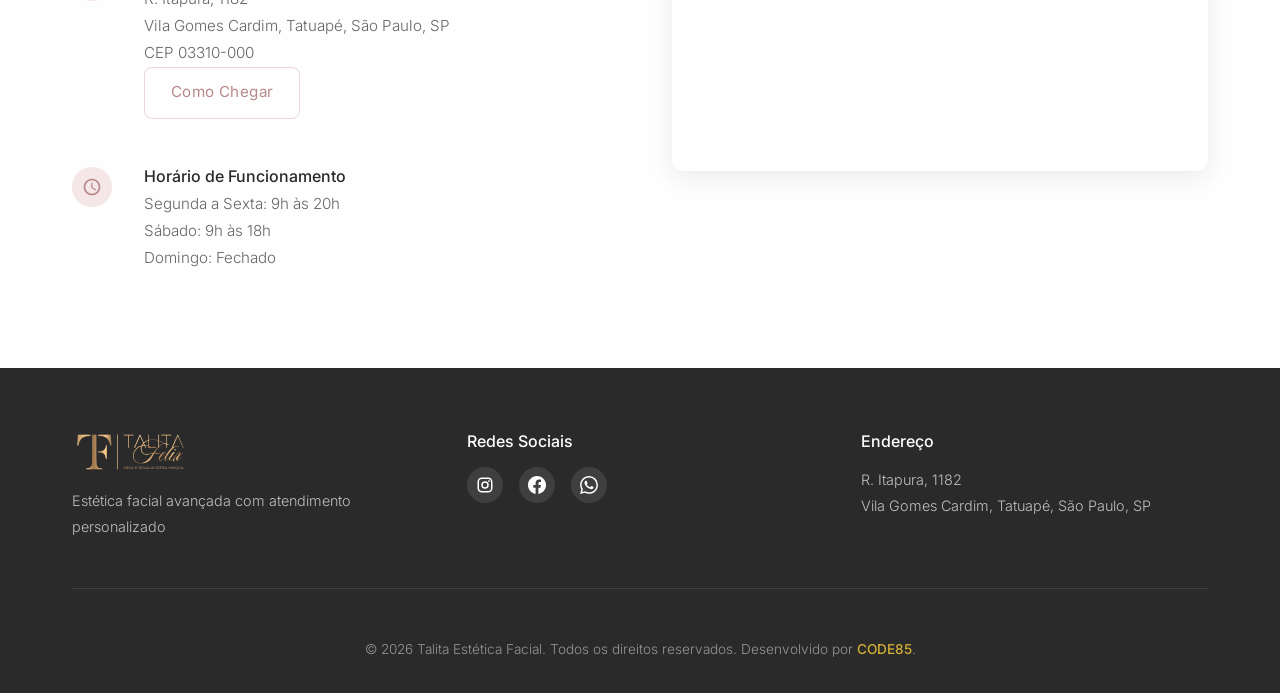
==== commit 43831b6d: "Replace volume landing photo and link home with lip filler page Use the new vertical before-after We" ====
--- a/docs/index.html
+++ b/docs/index.html
@@ -40,7 +40,7 @@
     <link
         href="https://fonts.googleapis.com/css2?family=Cormorant:wght@400;600&family=Inter:wght@300;400;500&display=swap"
         rel="stylesheet">
-    <link rel="stylesheet" href="styles.css?v=20">
+    <link rel="stylesheet" href="styles.css?v=24">
 </head>
 
 <body class="page-home">
@@ -205,6 +205,7 @@
                                 sintonia com o seu rosto.</p>
                             <button type="button" class="btn-secondary" data-service="preenchimento-labial">Saiba
                                 Mais</button>
+                            <a href="preenchimento-labial/" class="service-card-link">Página do preenchimento labial</a>
                         </div>
                     </article>
                     <article class="service-card" data-category="harmonizacao">
--- a/docs/styles.css
+++ b/docs/styles.css
@@ -577,6 +577,20 @@
 .service-content p {
   margin-bottom: var(--spacing-md);
   font-size: 0.95rem;
+}
+
+.service-card-link {
+  display: inline-block;
+  margin-top: 0.5rem;
+  font-size: 0.9rem;
+  font-weight: 500;
+  color: var(--color-primary);
+  text-decoration: underline;
+  text-underline-offset: 3px;
+}
+
+.service-card-link:hover {
+  opacity: 0.85;
 }
 
 .subsection-title {
@@ -1594,6 +1608,14 @@
   height: auto;
 }
 
+.landing-split-media--portrait img {
+  max-height: min(72vh, 640px);
+  width: 100%;
+  height: auto;
+  object-fit: contain;
+  object-position: center top;
+}
+
 .landing-section-figure {
   max-width: 720px;
   margin: 40px auto 0;
@@ -1608,6 +1630,14 @@
   height: auto;
 }
 
+.landing-section-figure--portrait img {
+  max-height: min(72vh, 640px);
+  width: 100%;
+  height: auto;
+  object-fit: contain;
+  object-position: center top;
+}
+
 .landing-steps {
   padding-left: 1.25rem;
   line-height: 1.7;
